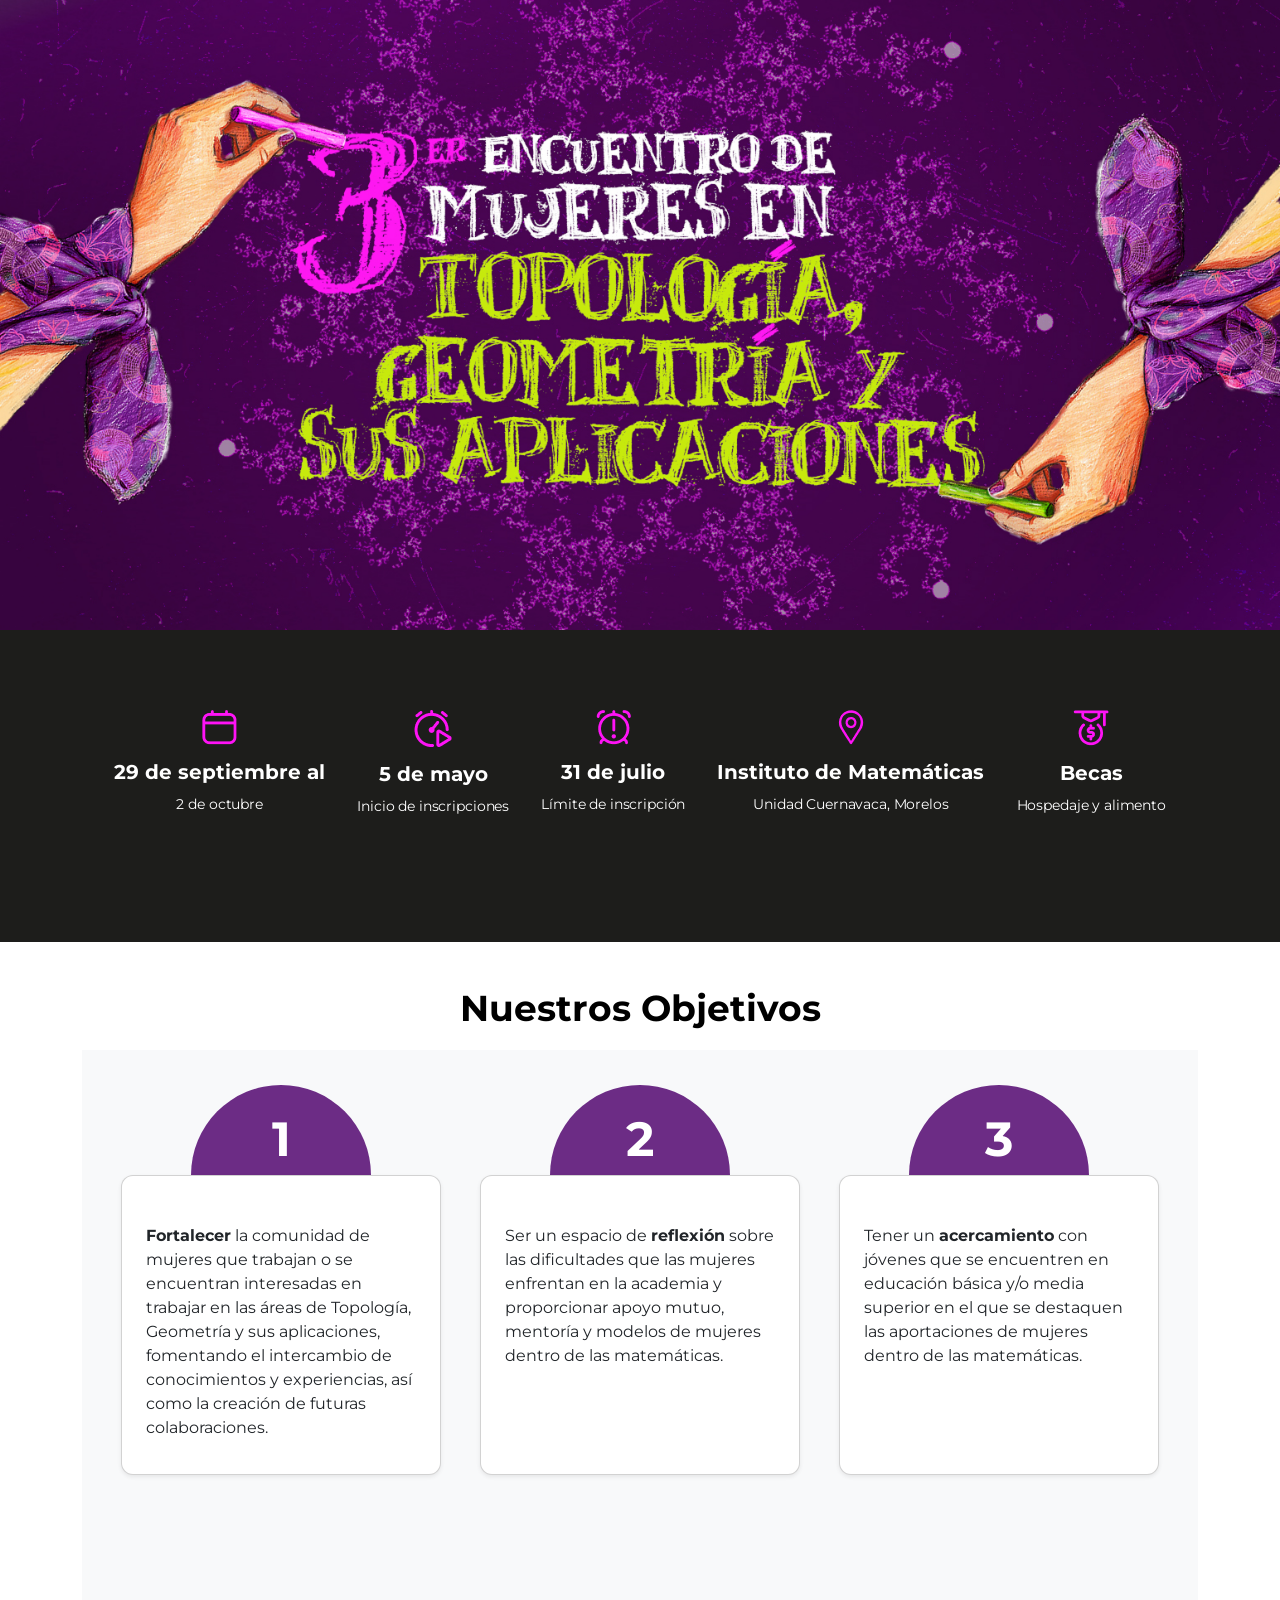
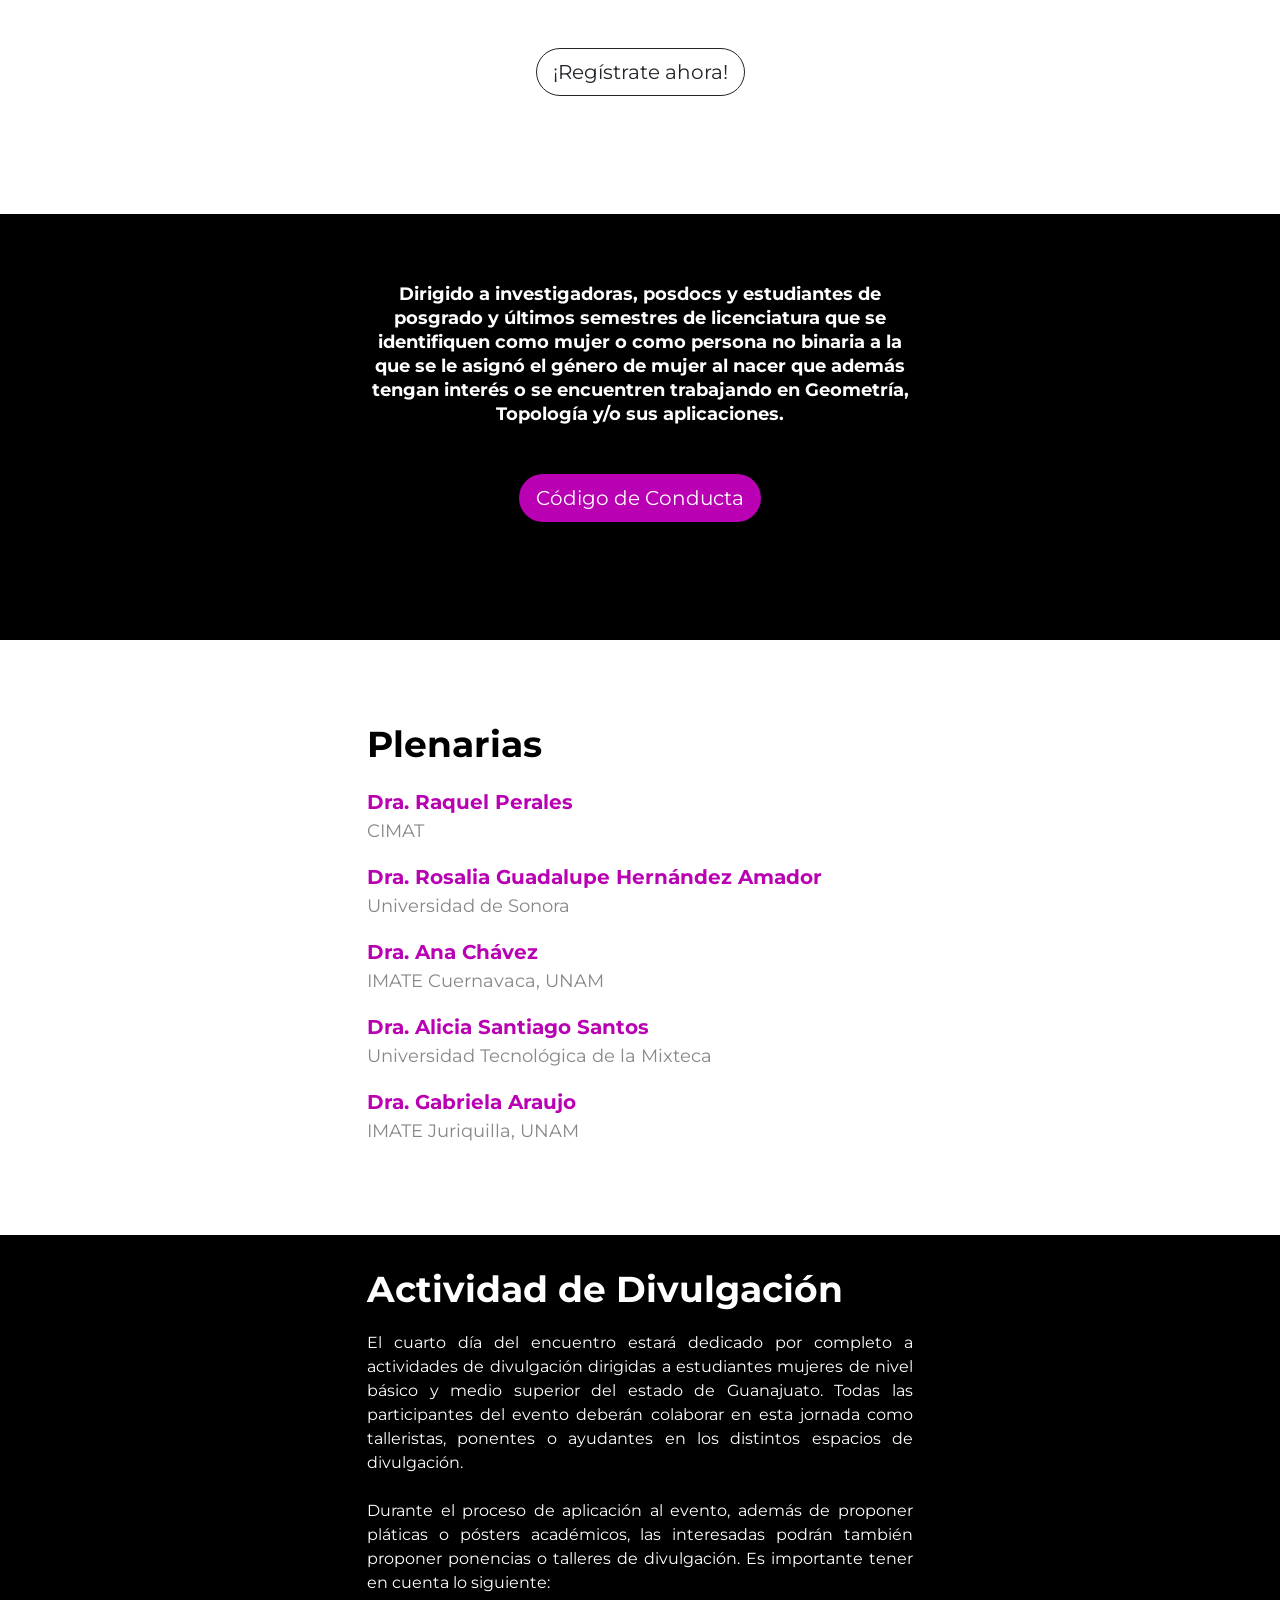
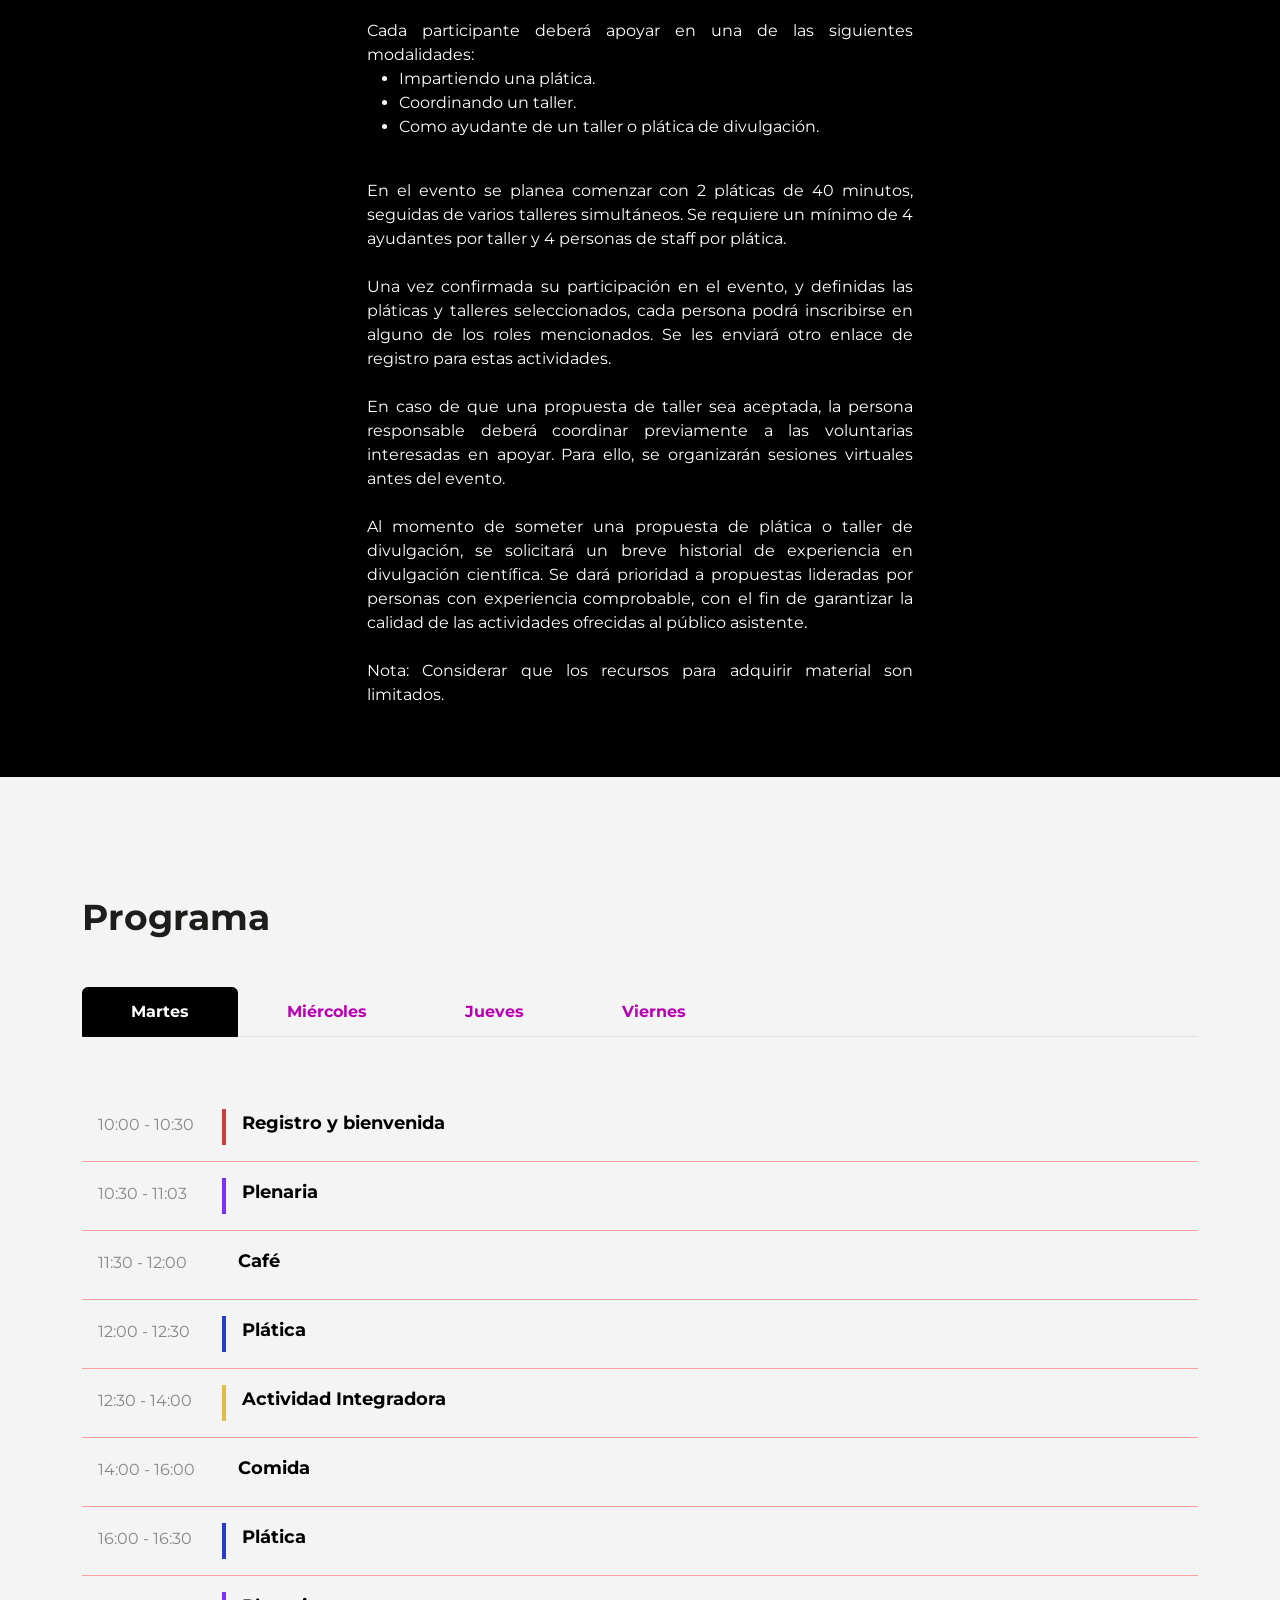
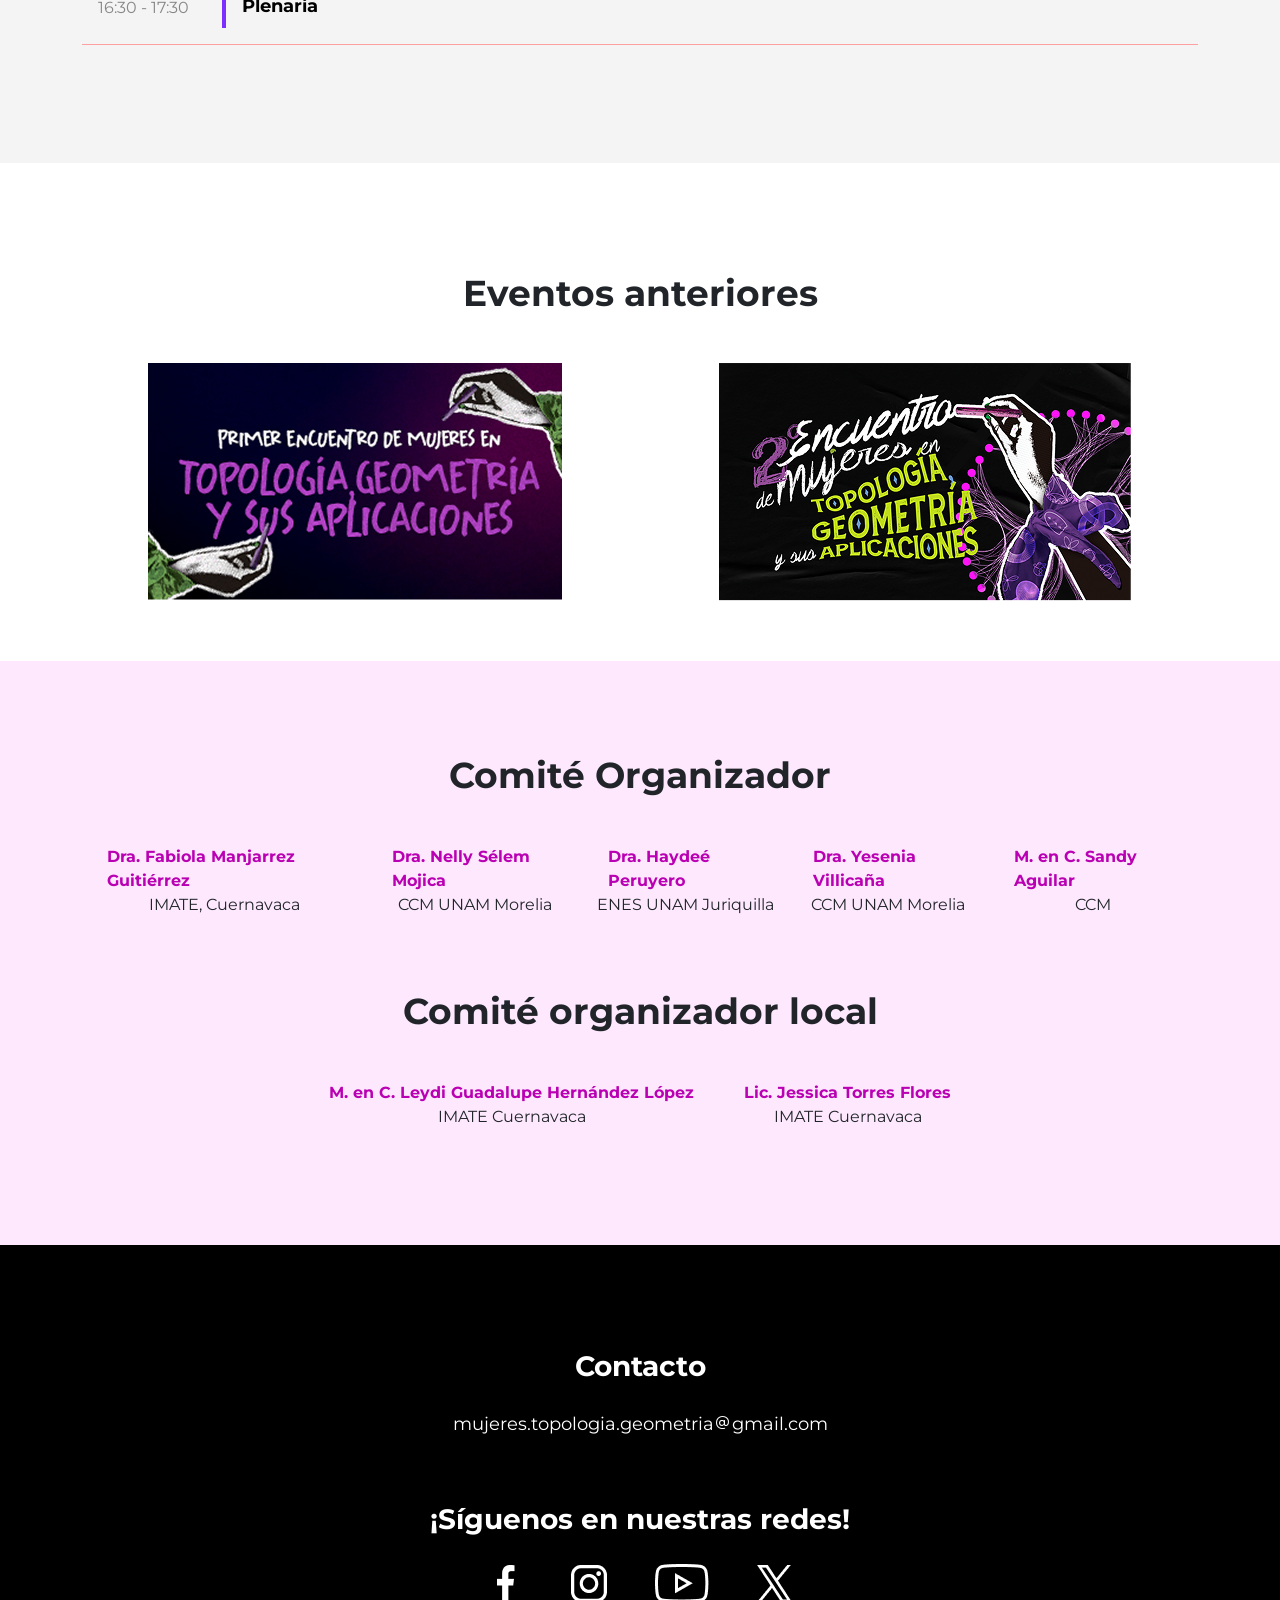
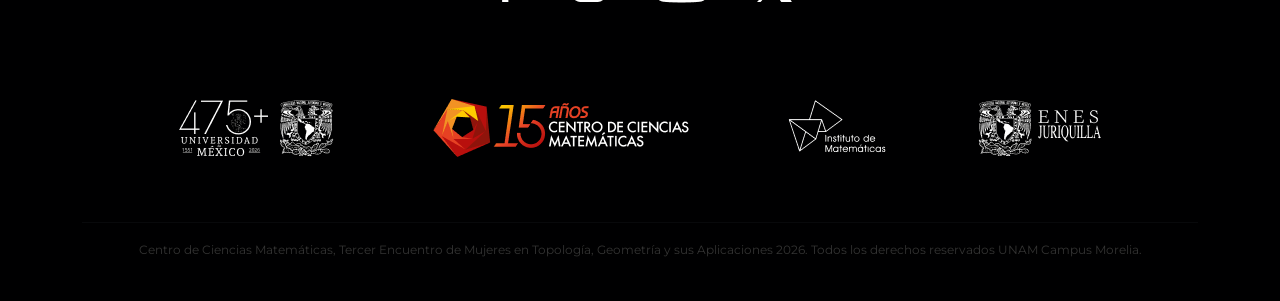
==== index.html @ 5abfa36f "Código Conducta" ====
<!doctype html>
<html lang="en">
<head>
    <meta charset="utf-8">
    <meta name="viewport" content="width=device-width, initial-scale=1">
    <link rel="shortcut icon" href="img/favicon.ico" type="image/vnd.microsoft.icon" />
    <title>3er Encuentro de Mujeres en Topología, Geometría y sus aplicaciones</title>
    <link rel="preconnect" href="https://fonts.googleapis.com">
    <link rel="preconnect" href="https://fonts.gstatic.com" crossorigin>
    <link rel="stylesheet" href="https://cdn.jsdelivr.net/npm/bootstrap-icons@1.11.3/font/bootstrap-icons.min.css">
    <link href="https://fonts.googleapis.com/css2?family=Montserrat:wght@100;200;300;400;500;600;700;800;900&display=swap" rel="stylesheet">
    <link href="https://cdn.jsdelivr.net/npm/bootstrap@5.3.2/dist/css/bootstrap.min.css" rel="stylesheet" integrity="sha384-T3c6CoIi6uLrA9TneNEoa7RxnatzjcDSCmG1MXxSR1GAsXEV/Dwwykc2MPK8M2HN" crossorigin="anonymous">
    <link rel="stylesheet" href="css/esver.css">
</head>
<body>

<!--<nav class="navbar navbar-expand-sm bg-black" data-bs-theme="dark">
    <div class="container">
        <div class="d-flex flex-row align-items-center">
            <div><img class="d-none d-md-inline-block" src="img/logo-unam.png" alt="Escudo UNAM"></div>
        </div>
        <div>
            <img  class="ms-1 ms-sm-4" src="img/logo-ccm.png" alt="Escudo CCM">
        </div>
        <button class="navbar-toggler" type="button" data-bs-toggle="collapse" data-bs-target="#navbarNav" aria-controls="navbarNav" aria-expanded="false" aria-label="Toggle navigation">
            <span class="navbar-toggler-icon"></span>
        </button>
        <div class="collapse navbar-collapse" id="navbarNav">
            <ul class="navbar-nav ms-auto align-items-center ">
                <li class="nav-item">
                    <a class="nav-link active" aria-current="page" href="#">Inicio</a>
                </li>
                <li class="nav-item">
                    <a class="nav-link active" aria-current="page" href="https://forms.gle/BvmBz78b2XTchk9z7">Registro</a>
                </li>
                <li class="nav-item">
                    <a class="nav-link active" aria-current="page" href="https://docs.google.com/document/d/1_bHcqZfgIH_Xz7NYQ4_ZsxOHWWDk3crZ/edit?usp=sharing&ouid=104705813957870442432&rtpof=true&sd=true">Código de conducta</a>
                </li>
            </ul>
        </div>
    </div>
</nav>-->

<!--<div class="hero-image"></div>-->

<div class="hero-image">

</div>

<section id="infographic">
    <div class="container">
        <div class="d-flex flex-column flex-md-row justify-content-evenly">
            <div class="d-flex flex-column mb-5">
                <div class="info-icon">
                    <img src="img/i-fecha.png" alt="calendario">
                </div>
                <div class="info-graph-title">29 de septiembre al</div>
                <div class="info-graph-subtitle">2 de octubre</div>
            </div>
            <div class="d-flex flex-column mb-5">
                <div class="info-icon">
                    <img src="img/i-inscripciones.png" alt="Inicio Inscripciones">
                </div>
                <div class="info-graph-title">5 de mayo</div>
                <div class="info-graph-subtitle">Inicio de inscripciones</div>
            </div>
            <div class="d-flex flex-column mb-5">
                <div class="info-icon">
                    <img src="img/i-limite.png" alt="Inscripción">
                </div>
                <div class="info-graph-title">31 de julio</div>
                <div class="info-graph-subtitle">Límite de inscripción</div>
            </div>
            <div class="d-flex flex-column mb-5">
                <div class="info-icon">
                    <img src="img/i-lugar.png" alt="Lugar">
                </div>
                <div class="info-graph-title">Instituto de Matemáticas</div>
                <div class="info-graph-subtitle">Unidad Cuernavaca, Morelos</div>
            </div>
            <div class="d-flex flex-column mb-5">
                <div class="info-icon">
                    <img src="img/i-beca.png" alt="Becas">
                </div>
                <div class="info-graph-title">Becas</div>
                <div class="info-graph-subtitle">Hospedaje y alimento</div>
            </div>
        </div>
    </div>
</section>

<section id="objetivos">
    <div class="container">
        <h1 class="mt-4 text-center">Nuestros Objetivos</h1>
        <div class="objetivos-container bg-light d-flex flex-column flex-md-row justify-content-evenly align-items-center">
            <div class="position-relative">
                <!-- Circle -->
                <div class="circle-number position-absolute top-0 start-50 translate-middle d-flex justify-content-center ">
                    1
                </div>

                <!-- Card -->
                <div class="card objetivos-content p-4 pt-5 shadow-sm" style="width: 320px; border-radius: 12px;">
                    <p class="mb-0">
                        <strong>Fortalecer</strong> la comunidad de mujeres que trabajan o se encuentran interesadas en trabajar en las áreas de Topología, Geometría y sus aplicaciones, fomentando el intercambio de conocimientos y experiencias, así como la creación de futuras colaboraciones.
                    </p>
                </div>
            </div>
            <div class="position-relative">
                <!-- Circle -->
                <div class="circle-number position-absolute top-0 start-50 translate-middle d-flex justify-content-center ">
                    2
                </div>

                <!-- Card -->
                <div class="card  objetivos-content p-4 pt-5 shadow-sm" style="width: 320px; border-radius: 12px;">
                    <p class="mb-0">
                        Ser un espacio de <strong>reflexión</strong> sobre las dificultades que las mujeres enfrentan en la academia y proporcionar apoyo mutuo, mentoría y modelos de mujeres dentro de las matemáticas.
                    </p>
                </div>
            </div>
            <div class="position-relative">
                <!-- Circle -->
                <div class="circle-number position-absolute top-0 start-50 translate-middle d-flex justify-content-center ">
                    3
                </div>

                <!-- Card -->
                <div class="card objetivos-content p-4 pt-5 shadow-sm" style="width: 320px; border-radius: 12px;">
                    <p class="mb-0">
                        Tener un <strong>acercamiento</strong> con jóvenes que se encuentren en educación básica y/o media superior en el que se destaquen las aportaciones de mujeres dentro de las matemáticas.
                    </p>
                </div>
            </div>
        </div>

        <div class="d-flex flex-column flex-md-row justify-content-md-evenly  my-5">
            <div class="">
                <a class="btn btn-lg btn-outline-dark" href="https://forms.gle/8V2PYXHTqNsQmM3v7" role="button">¡Regístrate ahora!</a>
            </div>
        </div>

    </div>
</section>

<section id="intro">
    <div class="container">
        <div class="row justify-content-center">
            <div class="col-12 col-md-8 col-lg-6">
                <div class="content fw-bold mt-5 text-center">Dirigido a investigadoras, posdocs y estudiantes de posgrado y últimos semestres de licenciatura
                    que se identifiquen como mujer o como persona no binaria a la que se le asignó el género de mujer al nacer que
                    además tengan interés o se encuentren trabajando en Geometría, Topología y/o sus aplicaciones.
                </div>

                <div class="d-flex flex-column flex-md-row justify-content-md-evenly  my-5">
                    <div class="">
                        <a class="btn btn-lg btn-violeta" href="img/CODIGO-DE-CONDUCTA-3EMTGA.jpg" role="button">Código de Conducta</a>
                    </div>
                </div>
            </div>
        </div>
    </div>
</section>

<!--<section id="registro"></section>-->

<section id="schedule">
    <div class="container">
        <div class="row justify-content-center">
            <div class="col-12 col-md-8 col-lg-6">
                <h1 class="mb-4">Plenarias</h1>
                <div class="d-flex align-items-center curso">
                    <div class="talk">
                        <div class="title">Dra. Raquel Perales</div>
                        <div class="professor">CIMAT</div>
                    </div>
                </div>
                <div class="d-flex align-items-center curso">
                    <div class="talk">
                        <div class="title">Dra. Rosalia Guadalupe Hernández Amador</div>
                        <div class="professor">Universidad de Sonora</div>
                    </div>
                </div>
                <div class="d-flex align-items-center curso">
                    <div class="talk">
                        <div class="title">Dra. Ana Chávez</div>
                        <div class="professor">IMATE Cuernavaca, UNAM</div>
                    </div>
                </div>
                <div class="d-flex align-items-center curso">
                    <div class="talk">
                        <div class="title">Dra. Alicia Santiago Santos</div>
                        <div class="professor">Universidad Tecnológica de la Mixteca</div>
                    </div>
                </div>
                <div class="d-flex align-items-center curso">
                    <div class="talk">
                        <div class="title">Dra. Gabriela Araujo</div>
                        <div class="professor">IMATE Juriquilla, UNAM</div>
                    </div>
                </div>
            </div>
        </div>
    </div>

</section>

<section id="divulgacion">
    <div class="container">
        <div class="row justify-content-center">
            <div class="col-12 col-md-8 col-lg-6">
                <h1>Actividad de Divulgación</h1>
                <div class="content content-divulgacion">El cuarto día del encuentro estará dedicado por completo a actividades de divulgación dirigidas a estudiantes mujeres de nivel básico y medio superior del estado de Guanajuato. Todas las participantes del evento deberán colaborar en esta jornada como talleristas, ponentes o ayudantes en los distintos espacios de divulgación.
                    <br><br>
                    Durante el proceso de aplicación al evento, además de proponer pláticas o pósters académicos, las interesadas podrán también proponer ponencias o talleres de divulgación. Es importante tener en cuenta lo siguiente:
                    <br><br>
                    Cada participante deberá apoyar en una de las siguientes modalidades:<br>
                    <ul>
                        <li>Impartiendo una plática.</li>
                        <li>Coordinando un taller.</li>
                        <li>Como ayudante de un taller o plática de divulgación.</li>
                    </ul>
                    <br>
                    En el evento se planea comenzar con 2 pláticas de 40 minutos, seguidas de varios talleres simultáneos. Se requiere un mínimo de 4 ayudantes por taller y 4 personas de staff por plática.
                    <br><br>
                    Una vez confirmada su participación en el evento, y definidas las pláticas y talleres seleccionados, cada persona podrá inscribirse en alguno de los roles mencionados. Se les enviará otro enlace de registro para estas actividades.
                    <br><br>
                    En caso de que una propuesta de taller sea aceptada, la persona responsable deberá coordinar previamente a las voluntarias interesadas en apoyar. Para ello, se organizarán sesiones virtuales antes del evento.
                    <br><br>
                    Al momento de someter una propuesta de plática o taller de divulgación, se solicitará un breve historial de experiencia en divulgación científica. Se dará prioridad a propuestas lideradas por personas con experiencia comprobable, con el fin de garantizar la calidad de las actividades ofrecidas al público asistente.
                    <br><br>
                    Nota: Considerar que los recursos para adquirir material son limitados.
                </div>
            </div>
        </div>
    </div>
</section>

<section id="program">

    <div class="container">

        <h1 class="mt-5">Programa</h1>

        <ul class="nav nav-tabs my-5">
            <li class="nav-item">
                <a class="nav-link active" id="tab-1" data-bs-toggle="tab" href="#tabpanel-1" role="tab" aria-controls="tabpanel-1" aria-selected="false">Martes</a>
            </li>
            <li class="nav-item">
                <a class="nav-link" id="tab-2" data-bs-toggle="tab" href="#tabpanel-2" role="tab" aria-controls="tabpanel-2" aria-selected="false">Miércoles</a>
            </li>
            <li class="nav-item">
                <a class="nav-link" id="tab-3" data-bs-toggle="tab" href="#tabpanel-3" role="tab" aria-controls="tabpanel-3" aria-selected="false">Jueves</a>
            </li>
            <li class="nav-item">
                <a class="nav-link" id="tab-4" data-bs-toggle="tab" href="#tabpanel-4" role="tab" aria-controls="tabpanel-4" aria-selected="false">Viernes</a>
            </li>
        </ul>
        <div class="tab-content pt-2 mb-5" id="tab-content">
            <div class="tab-pane active" id="tabpanel-1" role="tabpanel" aria-labelledby="tab-1">
                <div class="schedule-day d-flex flex-column">
                    <div class="schedule-event d-flex flex-row">
                        <div class="schedule-time">10:00 - 10:30</div>
                        <div class="d-flex flex-column">
                            <div class="schedule-talk schedule-red" data-bs-toggle="modal" data-bs-target="#">
                                <div class="schedule-title">Registro y bienvenida</div>
                                <div class="schedule-professor"></div>
                            </div>
                        </div>
                    </div>
                    <div class="schedule-event d-flex flex-row">
                        <div class="schedule-time">10:30 - 11:03</div>
                        <div class="schedule-talk schedule-violet">
                            <div class="schedule-title">Plenaria</div>
                        </div>
                    </div>
                    <div class="schedule-event d-flex flex-row">
                        <div class="schedule-time">11:30 - 12:00</div>
                        <div class="schedule-talk" data-bs-toggle="modal" data-bs-target="#">
                            <div class="schedule-title">Café</div>
                        </div>
                    </div>
                    <div class="schedule-event d-flex flex-row">
                        <div class="schedule-time">12:00 - 12:30</div>
                        <div class="schedule-talk schedule-blue" data-bs-toggle="modal" data-bs-target="#">
                            <div class="schedule-title">Plática</div>
                        </div>
                    </div>
                    <div class="schedule-event d-flex flex-row">
                        <div class="schedule-time">12:30 - 14:00</div>
                        <div class="schedule-talk schedule-yellow">
                            <div class="schedule-title">Actividad Integradora</div>
                        </div>
                    </div>
                    <div class="schedule-event d-flex flex-row">
                        <div class="schedule-time">14:00 - 16:00</div>
                        <div class="schedule-talk">
                            <div class="schedule-title">Comida</div>
                        </div>
                    </div>
                    <div class="schedule-event d-flex flex-row">
                        <div class="schedule-time">16:00 - 16:30</div>
                        <div class="schedule-talk schedule-blue">
                            <div class="schedule-title">Plática</div>
                        </div>
                    </div>
                    <div class="schedule-event d-flex flex-row">
                        <div class="schedule-time">16:30 - 17:30</div>
                        <div class="schedule-talk schedule-violet">
                            <div class="schedule-title">Plenaria</div>
                        </div>
                    </div>
                </div>
            </div>
            <div class="tab-pane" id="tabpanel-2" role="tabpanel" aria-labelledby="tab-2">
                <div class="schedule-day d-flex flex-column">
                    <div class="schedule-event d-flex flex-row">
                        <div class="schedule-time">10:00 - 11:00</div>
                        <div class="schedule-talk schedule-violet" data-bs-toggle="modal" data-bs-target="#">
                            <div class="schedule-title">Plenaria</div>
                        </div>
                    </div>
                    <div class="schedule-event d-flex flex-row">
                        <div class="schedule-time">11:00 - 11:30</div>
                        <div class="schedule-talk schedule-blue">
                            <div class="schedule-title">Plática</div>
                        </div>
                    </div>
                    <div class="schedule-event d-flex flex-row">
                        <div class="schedule-time">11:30 - 12:00</div>
                        <div class="schedule-talk mb-3" data-bs-toggle="modal" data-bs-target="">
                            <div class="schedule-title">Café</div>
                        </div>
                    </div>
                    <div class="schedule-event d-flex flex-row">
                        <div class="schedule-time">12:00 - 12:30</div>
                        <div class="schedule-talk schedule-blue" data-bs-toggle="modal" data-bs-target="#">
                            <div class="schedule-title">Plática</div>
                        </div>
                    </div>
                    <div class="schedule-event d-flex flex-row">
                        <div class="schedule-time">12:30 - 13:00</div>
                        <div class="schedule-talk schedule-blue" data-bs-toggle="modal" data-bs-target="#">
                            <div class="schedule-title">Plática</div>
                        </div>
                    </div>
                    <div class="schedule-event d-flex flex-row">
                        <div class="schedule-time">13:00 - 14:00</div>
                        <div class="schedule-talk schedule-yellow" data-bs-toggle="modal" data-bs-target="#">
                            <div class="schedule-title">Actividad Integradora</div>
                        </div>
                    </div>
                    <div class="schedule-event d-flex flex-row">
                        <div class="schedule-time">14:00 - 16:00</div>
                        <div class="schedule-talk">
                            <div class="schedule-title">Comida</div>
                        </div>
                    </div>
                    <div class="schedule-event d-flex flex-row">
                        <div class="schedule-time">16:00 - 16:30</div>
                        <div class="schedule-talk mb-3" data-bs-toggle="modal" data-bs-target="">
                            <div class="schedule-title">Café</div>
                        </div>
                    </div>
                    <div class="schedule-event d-flex flex-row">
                        <div class="schedule-time">16:30 - 17:30</div>
                        <div class="schedule-talk schedule-violet" data-bs-toggle="modal" data-bs-target="#">
                            <div class="schedule-title">Plenaria</div>
                        </div>
                    </div>
                </div>
            </div>
            <div class="tab-pane" id="tabpanel-3" role="tabpanel" aria-labelledby="tab-1">
                <div class="schedule-day d-flex flex-column">
                    <div class="schedule-event d-flex flex-row">
                        <div class="schedule-time">10:00 - 10:30</div>
                        <div class="schedule-talk schedule-blue" data-bs-toggle="modal" data-bs-target="#">
                            <div class="schedule-title">Plática</div>
                        </div>
                    </div>
                    <div class="schedule-event d-flex flex-row">
                        <div class="schedule-time">10:30 - 11:00</div>
                        <div class="schedule-talk schedule-blue" data-bs-toggle="modal" data-bs-target="#">
                            <div class="schedule-title">Plática</div>
                        </div>
                    </div>
                    <div class="schedule-event d-flex flex-row py-5">
                        <div class="schedule-time">11:00 - 13:00</div>
                        <div class="schedule-talk schedule-green">
                            <div class="schedule-title">Café + Posters</div>
                        </div>
                    </div>
                    <div class="schedule-event d-flex flex-row">
                        <div class="schedule-time">13:00 - 14:00</div>
                        <div class="schedule-talk schedule-violet" data-bs-toggle="modal" data-bs-target="#">
                            <div class="schedule-title">Plenaria</div>
                        </div>
                    </div>
                    <div class="schedule-event d-flex flex-row">
                        <div class="schedule-time">14:00 - 16:00</div>
                        <div class="schedule-talk" data-bs-toggle="modal" data-bs-target="#">
                            <div class="schedule-title">Comida</div>
                        </div>
                    </div>
                    <div class="schedule-event d-flex flex-row py-5">
                        <div class="schedule-time">16:00 - 17:30</div>
                        <div class="schedule-talk schedule-grey">
                            <div class="schedule-title">Actividad de Relexión</div>
                        </div>
                    </div>
                </div>
            </div>
            <div class="tab-pane" id="tabpanel-4" role="tabpanel" aria-labelledby="tab-1">
                <div class="schedule-day d-flex flex-column">
                    <div class="schedule-event d-flex flex-row py-5">
                        <div class="schedule-time">9:30 - 9:40</div>
                        <div class="schedule-talk schedule-orange" data-bs-toggle="modal" data-bs-target="#">
                            <div class="schedule-title">Bienvenida</div>
                        </div>
                    </div>
                    <div class="schedule-event d-flex flex-row py-5">
                        <div class="schedule-time">9:40 - 10:05</div>
                        <div class="schedule-talk schedule-orange" data-bs-toggle="modal" data-bs-target="#">
                            <div class="schedule-title">Plática 1 Divulgación</div>
                        </div>
                    </div>
                    <div class="schedule-event d-flex flex-row">
                        <div class="schedule-time">10:05 - 10:15</div>
                        <div class="schedule-talk">
                            <div class="schedule-title">Descanso</div>
                        </div>
                    </div>
                    <div class="schedule-event d-flex flex-row py-5">
                        <div class="schedule-time">10:15 - 10:40</div>
                        <div class="schedule-talk schedule-orange" data-bs-toggle="modal" data-bs-target="#">
                            <div class="schedule-title">Plática 2 Divulgación</div>
                        </div>
                    </div>
                    <div class="schedule-event d-flex flex-row">
                        <div class="schedule-time">10:40 - 11:10</div>
                        <div class="schedule-talk" data-bs-toggle="modal" data-bs-target="#">
                            <div class="schedule-title">Lunch</div>
                        </div>
                    </div>
                    <div class="schedule-event d-flex flex-row py-5">
                        <div class="schedule-time">11:10 - 11:45</div>
                        <div class="schedule-talk schedule-orange" data-bs-toggle="modal" data-bs-target="#">
                            <div class="schedule-title">Plática 3 Divulgación</div>
                        </div>
                    </div>
                    <div class="schedule-event d-flex flex-row">
                        <div class="schedule-time">11:45 - 12:00</div>
                        <div class="schedule-talk">
                            <div class="schedule-title">Descanso</div>
                        </div>
                    </div>
                    <div class="schedule-event d-flex flex-row py-5">
                        <div class="schedule-time">12:00 - 14:00</div>
                        <div class="schedule-talk schedule-grey" data-bs-toggle="modal" data-bs-target="#">
                            <div class="schedule-title">Talleres de Divulgación</div>
                        </div>
                    </div>
                </div>
            </div>
        </div>
    </div>
</section>

<section id="eventos">
    <div class="container">
        <div class="row justify-content-center">
            <h1 class="text-center my-5">Eventos anteriores</h1>
            <div class="col-12 col-md-6 text-center">
                <a href="https://www.matmor.unam.mx/encuentro-mujeres-topogeo/"><img src="img/1erEncuentro.png" alt="Imagen primer encuentro" class="text-center"></a>
            </div>
            <div class="col-12 col-md-6 text-center">
                <a href="https://www.matmor.unam.mx/encuentro-mujeres-topogeo-2025/"><img src="img/2doEncuentro.png" alt="Imagen primer encuentro" class="text-center"></a>
            </div>
        </div>
    </div>
</section>

<section id="comites">
    <div class="container">
        <div class="pt-5">
            <h1 class="text-center mt-4">Comité Organizador</h1>
            <div class="d-flex flex-column justify-content-center flex-md-row justify-content-md-center mt-5">
                <div class="mb-5"><div class="d-flex flex-column align-items-center"><div class="organizador">Dra. Fabiola Manjarrez Guitiérrez</div><div>IMATE, Cuernavaca</div></div></div>
                <div class="mb-5"><div class="d-flex flex-column align-items-center"><div class="organizador">Dra. Nelly Sélem Mojica</div><div>CCM UNAM Morelia</div></div></div>
                <div class="mb-5"><div class="d-flex flex-column align-items-center"><div class="organizador">Dra. Haydeé Peruyero</div><div>ENES UNAM Juriquilla</div></div></div>
                <div class="mb-5"><div class="d-flex flex-column align-items-center"><div class="organizador">Dra. Yesenia Villicaña</div><div>CCM UNAM Morelia</div></div></div>
                <div class="mb-5"><div class="d-flex flex-column align-items-center"><div class="organizador">M. en C. Sandy Aguilar</div><div>CCM</div></div></div>
            </div>
        </div>
        <div class="pb-5">
            <h1 class="text-center mt-4">Comité organizador local</h1>
            <div class="d-flex flex-column justify-content-center flex-md-row justify-content-md-center mt-5">
                <div class="mb-5"><div class="d-flex flex-column align-items-center"><div class="organizador">M. en C. Leydi Guadalupe Hernández López</div><div>IMATE Cuernavaca</div></div></div>
                <div class="mb-5"><div class="d-flex flex-column align-items-center"><div class="organizador">Lic. Jessica Torres Flores</div><div>IMATE Cuernavaca</div></div></div>
            </div>
        </div>
    </div>
</section>

<section id="footer">
    <div class="container">
        <div class="contacto-container">
            <div class="contacto-title mb-4">Contacto</div>
            <div class="contacto-content">mujeres.topologia.geometria<i class="bi bi-at"></i>gmail.com</div>
        </div>
    </div>
    <div class="container">
        <div class="contacto-container"></div>
        <div class="contacto-title mb-4">¡Síguenos en nuestras redes!</div>
        <div class=" d-flex justify-content-center align-items-center gap-5 mb-3">
            <div class="sponsor mb-5 d-flex justify-content-center"><a href="https://www.facebook.com/unamccm"><img class="img-fluid" src="img/logo-fb.png" alt="Facebook"></a></div>
            <div class="sponsor mb-5 d-flex justify-content-center"><a href="https://www.instagram.com/ccm_unam/"><img class="img-fluid" src="img/logo-insta.png" alt="Insta"></a></div>
            <div class="sponsor mb-5 d-flex justify-content-center"><a href="https://www.youtube.com/@centrodecienciasmatematica1940"><img class="img-fluid" src="img/logo-yt.png" alt="Youtube"></a></div>
            <div class="sponsor mb-5 d-flex justify-content-center"><a href="https://x.com/unamccm"><img class="img-fluid" src="img/logo-x.png" alt="Tweeter"></a></div>
        </div>
        <div class="d-flex flex-column justify-content-center flex-md-row justify-content-md-around mt-5">
            <div class="sponsor mb-5 d-flex justify-content-center"><img class="img-fluid" src="img/patrocinadores.png" alt="Logos patrocinadores"></div>
        </div>

        <hr>
        <div class="copyright text-center">Centro de Ciencias Matemáticas, Tercer Encuentro de Mujeres en Topología, Geometría y sus Aplicaciones 2026. Todos los derechos reservados UNAM Campus Morelia. </div>
    </div>
</section>

<script src="https://cdn.jsdelivr.net/npm/bootstrap@5.3.2/dist/js/bootstrap.bundle.min.js" integrity="sha384-C6RzsynM9kWDrMNeT87bh95OGNyZPhcTNXj1NW7RuBCsyN/o0jlpcV8Qyq46cDfL" crossorigin="anonymous"></script>
<script>
    document.addEventListener('DOMContentLoaded', function() {
        const days = ['tab-0', 'tab-1', 'tab-2', 'tab-3', 'tab-4'];
        const today = new Date().getDay();

        const dayIndex = (today + 6) % 7;

        if (dayIndex >= 0 && dayIndex < days.length) {
            const activeTab = document.getElementById(days[dayIndex]);
            const activePanelId = activeTab.getAttribute('href').substring(1);

            document.querySelectorAll('.nav-link').forEach(tab => tab.classList.remove('active'));
            document.querySelectorAll('.tab-pane').forEach(panel => panel.classList.remove('show', 'active'));

            activeTab.classList.add('active');

            const activePanel = document.getElementById(activePanelId);
            activePanel.classList.add('show', 'active');
        }
    });
</script>
</body>
</html>
---- css/esver.css ----
body, html {
    font-family: 'Montserrat', sans-serif;
}

:root {
    --main-ev-color: #B900B3;
    --main-bg-color: #1D1D1B;
    --bs-border-radius-lg: 2rem;
}

.navbar-nav .nav-link.active, .navbar-nav .nav-link.show {
    color: var(--main-ev-color);
    margin: 10px 24px;
}

.bg-black {
    --bs-bg-opacity: 1;
    background-color: #000000 !important;
}

.btn-violeta {
    background-color: var(--main-ev-color);
    color: #FFFFFF;
}

.btn-outline-violeta {
    color: var(--main-ev-color);
    background-color: white;
    border: var(--main-ev-color) 1px solid;
}

.btn:hover {
    color: black;
    background-color: #FFFFFF;
    border-color: black;
}

.hero-image {
    background-image: url(../img/banner-small.png);
    background-repeat: no-repeat;
    background-size: cover;
    position: relative;
    padding: 160px 0 80px 0;
    min-height: 800px;
}

.hero-test img {
    width: 100%;
    height: auto;
    object-fit: contain; /* or cover if you still want some cropping */
    display: block;
}

.hero-days {
    font-size: 20px;
    font-weight: 700;
    line-height: 24px;
    letter-spacing: 0;
    text-align: center;

}

.hero-month {
    font-size: 20px;
    font-weight: 300;
    line-height: 24px;
    letter-spacing: 0;
    text-align: center;

}

.border-l {
    border-left: none;
}

.hero-data {
    padding: 14px 20px;
}

.hero-lugar {
    font-size: 16px;
    line-height: 17px;
    text-align: center;
}

#infographic {
    padding: 80px 0;
    background-color: var(--main-bg-color);
}

.info-icon {
    text-align: center;
    margin-bottom: 16px;
}

.info-graph-title {
    font-size: 20px;
    font-weight: 700;
    line-height: 23px;
    letter-spacing: 0;
    text-align: center;
    color: #FFFFFF;
}

.info-graph-subtitle {
    font-size: 14px;
    font-weight: 400;
    line-height: 16px;
    letter-spacing: -0.01em;
    text-align: center;
    color: #FFFFFF;
    margin-top: 12px;
}

#objetivos {
    padding: 20px 0 70px 0;
    background-color: white;
    color: black;
}

.card-step {
    position: relative;
    padding-top: 40px;
    border: none;
    background-color: #f8f9fa;
    border-radius: 10px;
    box-shadow: 0 0 10px rgba(0,0,0,0.1);
    text-align: justify;
    min-height: 250px;
    z-index: 10;
}

/*.circle-number {*/
/*    position: absolute;*/
/*    top: -90px;*/
/*    left: 50%;*/
/*    transform: translateX(-50%);*/
/*    background-color: #6f2da8; !* Purple *!*/
/*    color: white;*/
/*    border-radius: 50%;*/
/*    width: 180px;*/
/*    height: 180px;*/
/*    font-size: 48px;*/
/*    font-weight: bold;*/
/*    display: flex;*/
/*    padding-top: 18px;*/
/*    justify-content: center;*/
/*    box-shadow: 0 4px 6px rgba(0,0,0,0.2);*/
/*    z-index: 1;*/
/*}*/

.circle-number {

    width: 180px;
    height: 180px;
    padding-top: 18px;
    background-color: #6C2C85; /* Purple */
    color: white;
    border-radius: 50%;
    font-weight: bold;
    font-size: 48px;
}

.objetivos-container {
    min-height: 1400px;
}

.objetivos-content {
    min-height: 300px;
}

#intro {
    padding: 20px 0 70px 0;
    background-color: black;
    color: white;
}

#divulgacion {
    padding: 20px 0 70px 0;
    background-color: black;
    color: white;
}

H1 {
    font-size: 36px;
    font-weight: 700;
    line-height: 44px;
    text-align: left;
    margin: 12px 0 20px 0;
}

.content {
    max-width: 700px;
    font-size: 16px;
    font-weight: 400;
    line-height: 24px;
    letter-spacing: 0;
    text-align: justify;
}

.content-divulgacion {
    font-size: 16px;
}

#registro {
    padding: 70px 0;
    background-color: #F4F4F4;
}

#registro .color-red {
    color: var(--main-ev-color);
}

.requisito {
    font-size: 16px;
    font-weight: bold;
    line-height: 18px;
    letter-spacing: 0;
    color: #FFFFFF;
    background-color: var(--main-bg-color);
    padding: 16px;
    border-radius: 8px;
}

.schedule-circle {
    background-color: black !important;
    border-radius: 50% !important;
    padding: 0.4em;
    font-size: 24px;
    line-height: 1;
    color: var(--main-ev-color);
    text-align: center;
    white-space: nowrap;
    vertical-align: baseline;
    margin-right: 1.5rem;
    border: var(--main-ev-color) 2px solid;
}

.schedule-red {
    border-left: #cf3f3f 4px solid;
}

.schedule-violet {
    border-left: #7c2fff 4px solid;
}

.schedule-blue {
    border-left: #243fcb 4px solid;
}

.schedule-yellow {
    border-left: #e1bd46 4px solid;
}

.schedule-green {
    border-left: #00b718 4px solid;
}

.schedule-orange {
    border-left: #dc8227 4px solid;
}

.schedule-grey {
    border-left: #858585 4px solid;
}

.code {
    color: var(--main-ev-color);
    font-weight: bold;
}

.curso {
    margin: 20px 0;
    border-radius: 8px;
}

.curso:hover {
    background-color: #FFFFFF;
}

.title {
    font-size: 20px;
    line-height: 24px;
    font-weight: bold;
    color: var(--main-ev-color);
}

.professor {
    font-size: 18px;
    color: #878787;
    margin-top: 4px;
}

.curso:hover .title {
    color: #464646;
}

.curso:hover .professor {

}

.curso:hover .schedule-circle {
    background-color: #FFFFFF !important;
}

.curso:hover .code {
    color: var(--main-ev-color);

}

.modal-title {
    color: var(--main-ev-color);
}

.modal-body {
    padding: 28px;
    text-align: justify;
}

#talks {
    padding: 30px 30px;
    background-color: #EFEFEF;
}

#schedule {
    padding: 70px 0;
    background-color: #white;
}

#schedule h1 {
    color: #000000;
}

.schedule-time {
    padding: 4px 16px;
    color: #878787;
    min-width: 140px;
}

.schedule-event {
    border-bottom: 1px solid #ffa0a0;
    padding: 16px 0;
}

.schedule-talk {
    padding: 4px 16px;
}

.schedule-title {
    font-size: 18px;
    font-weight: bold;
    line-height: 20px;
    margin-bottom: 8px;
    color: black;
}

.schedule-professor {
    color: #878787;
}

.schedule-talk:hover .schedule-time {
    color: #01ECFF;
}

.schedule-talk:hover .schedule-title {
    color: var(--main-ev-color);
}

.schedule-talk:hover .schedule-professor {
    color: black;
}

#program {
    padding: 70px 0;
    background-color: #F4F4F4;
    color: #1D1D1B;
}

#program .nav-link {
    color: var(--main-ev-color);
    font-weight: bold;
    min-width: 100px;
    display: flex;
    justify-content: center;
}

#program .nav-tabs .nav-item.show .nav-link, .nav-tabs .nav-link.active {
    color: white!important;
    font-weight: bold;
    background-color: black;
    border-color: black;

}

#program .nav-link:focus, .nav-link:hover {
    color: white!important;
    background-color: black;
}

.nav-tabs .nav-link:focus, .nav-tabs .nav-link:hover {
    isolation: isolate;
    border-color:  black;
}

.nav-tabs .nav-link {
    padding: 12px 48px;
}

#comites {
    padding: 70px 0;
    background-color: #FFFFFF;
}

.contacto-container {
    padding: 60px 0 0 0;
    color: #FFFFFF;
}

.contacto-title {
    color: white;
    font-size: 28px;
    font-weight: 700;
    text-align: center;
}

.contacto-content {
    font-size: 18px;
    text-align: center;
}

#eventos {
    padding: 60px 0;
    background-color: white;
}

#comites {
    padding: 20px 0;
    background-color: #fde8fd;
}

#footer {
    padding: 40px 0;
    background-color: #000001;
}

.comite-organizador {
    background-color: black;
    color: white;
    padding: 20px 0 20px 0;
}

.cyan {
    color: #01ECFF;
}

.cyan-dark {
    color: #096B68;
}

.white {
    color: white;
}

.organizador {
    color: var(--main-ev-color);
    font-weight: bold;
    margin: 0 25px 0 25px;
}

.sponsor {
    margin-bottom: 4rem;
}

.copyright {
    color: #333333;
    font-size: 12px;
    padding: 2px;
}

@media (min-width: 768px) {

    .navbar-nav {
        min-height: 100px;
    }

    .hero-image {
        background-image: url(../img/banner-web.png);
        background-repeat: no-repeat;
        background-color: #f5f5f5;
        background-position: top center;
        padding: 80px 0 40px 0;
        min-height: clamp(320px, 70vh, 900px);
        width: 100%;
    }

    .hero-days {
        font-size: 45px;
        font-weight: 700;
        line-height: 55px;
        letter-spacing: 0;
        text-align: center;
    }

    .hero-month {
        font-size: 30px;
        font-weight: 300;
        line-height: 37px;
        letter-spacing: 0;
        text-align: center;
    }

    .border-l {
        border-left: none;
    }


    .hero-data {
        padding: 0 20px;
    }

    .hero-lugar {
        font-size: 22px;
        font-weight: 700;
        line-height: 27px;
        letter-spacing: 0;
        text-align: left;

    }

    .border-l {
        border-left: 4px solid #01ECFF;
    }

    .content {
        max-width: 700px;
        font-size: 18px;
        font-weight: 400;
        line-height: 24px;
        letter-spacing: 0;
     }

    .content-divulgacion {
        font-size: 16px;
    }

    .objetivos-container {
        min-height: 550px;
    }

}
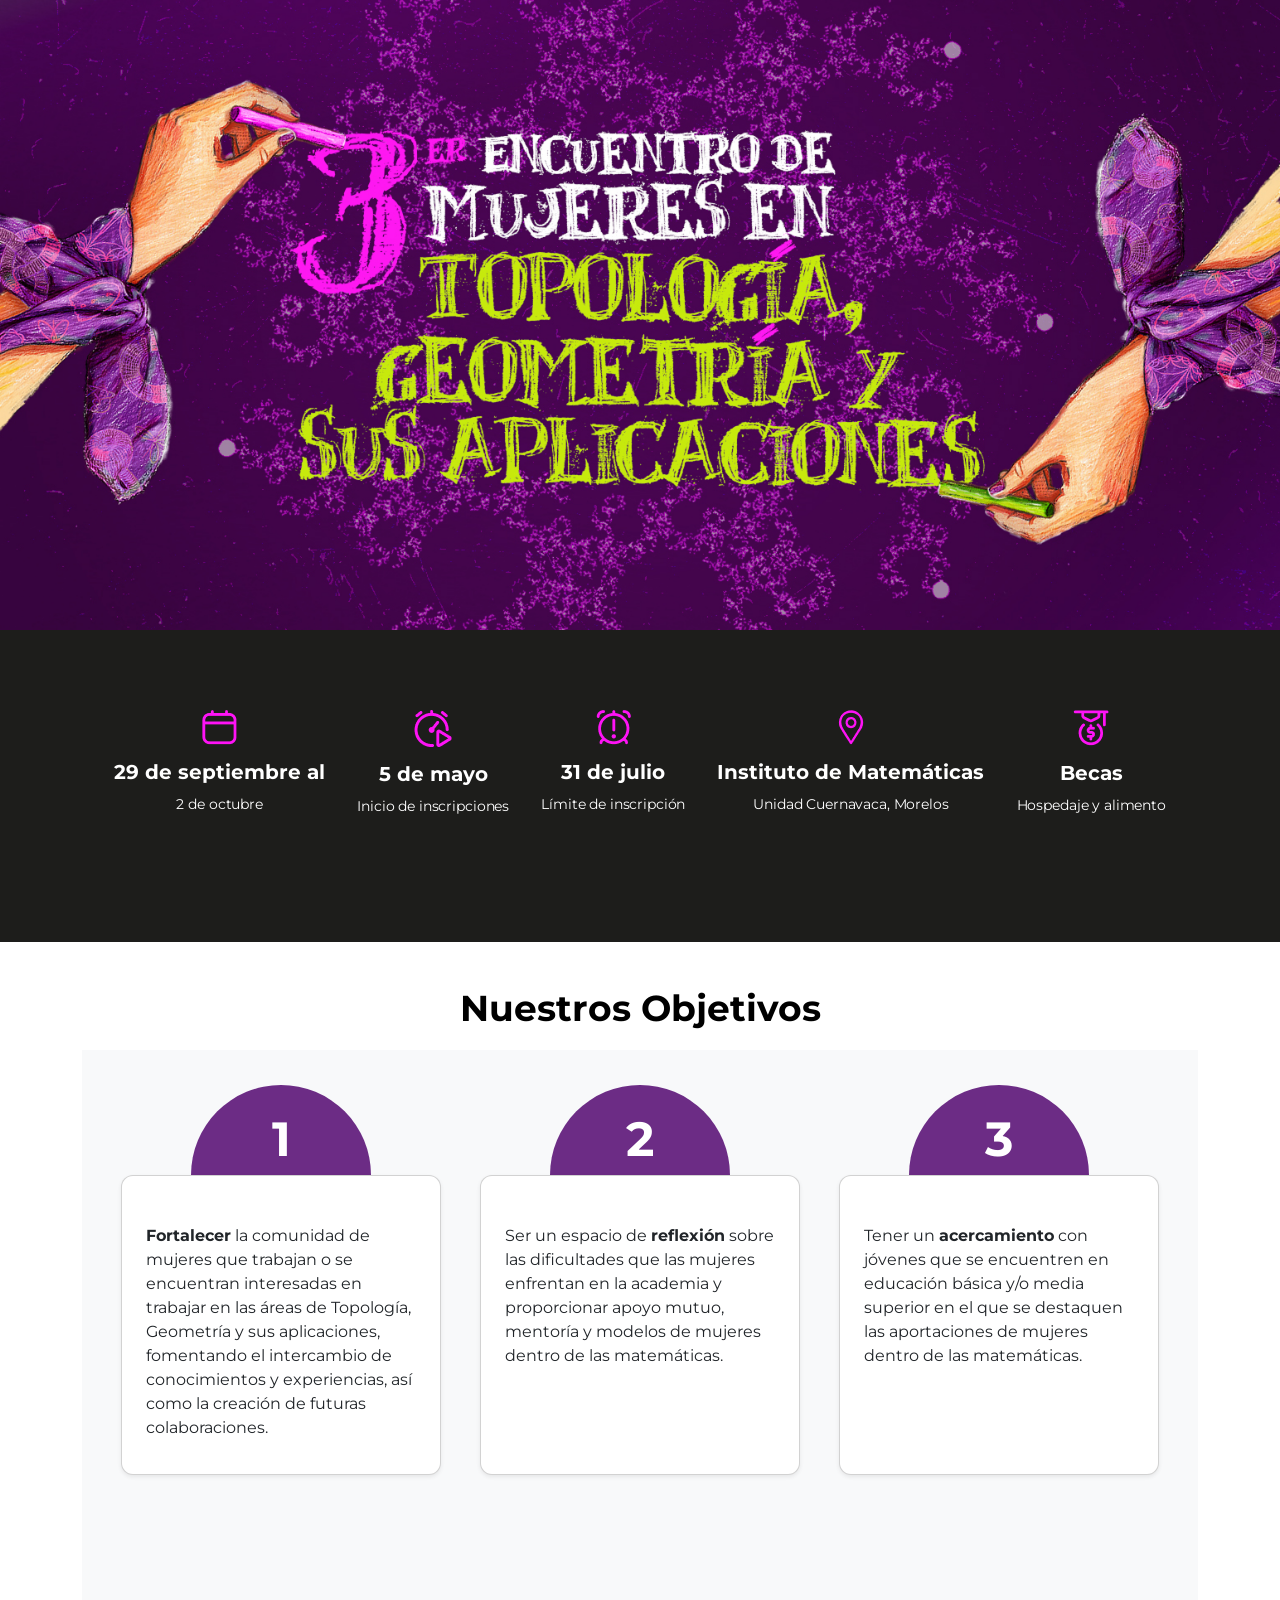
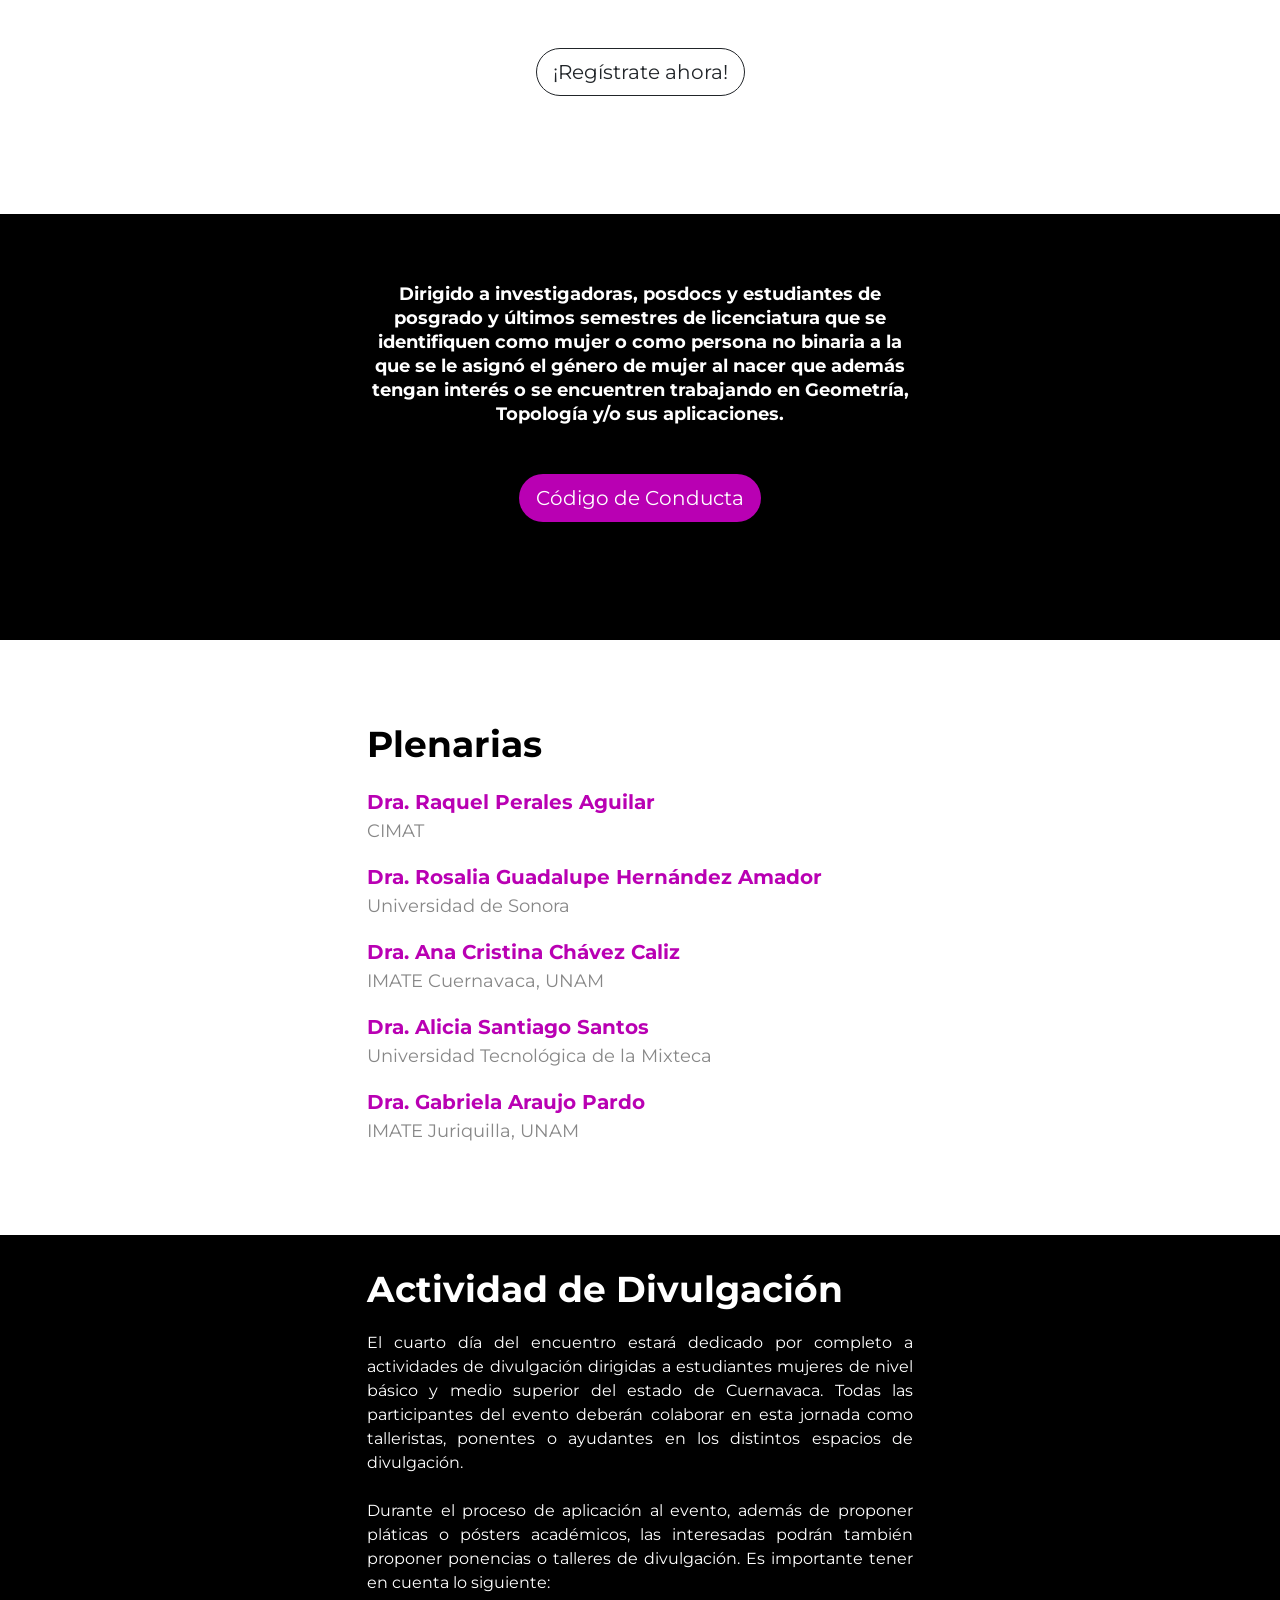
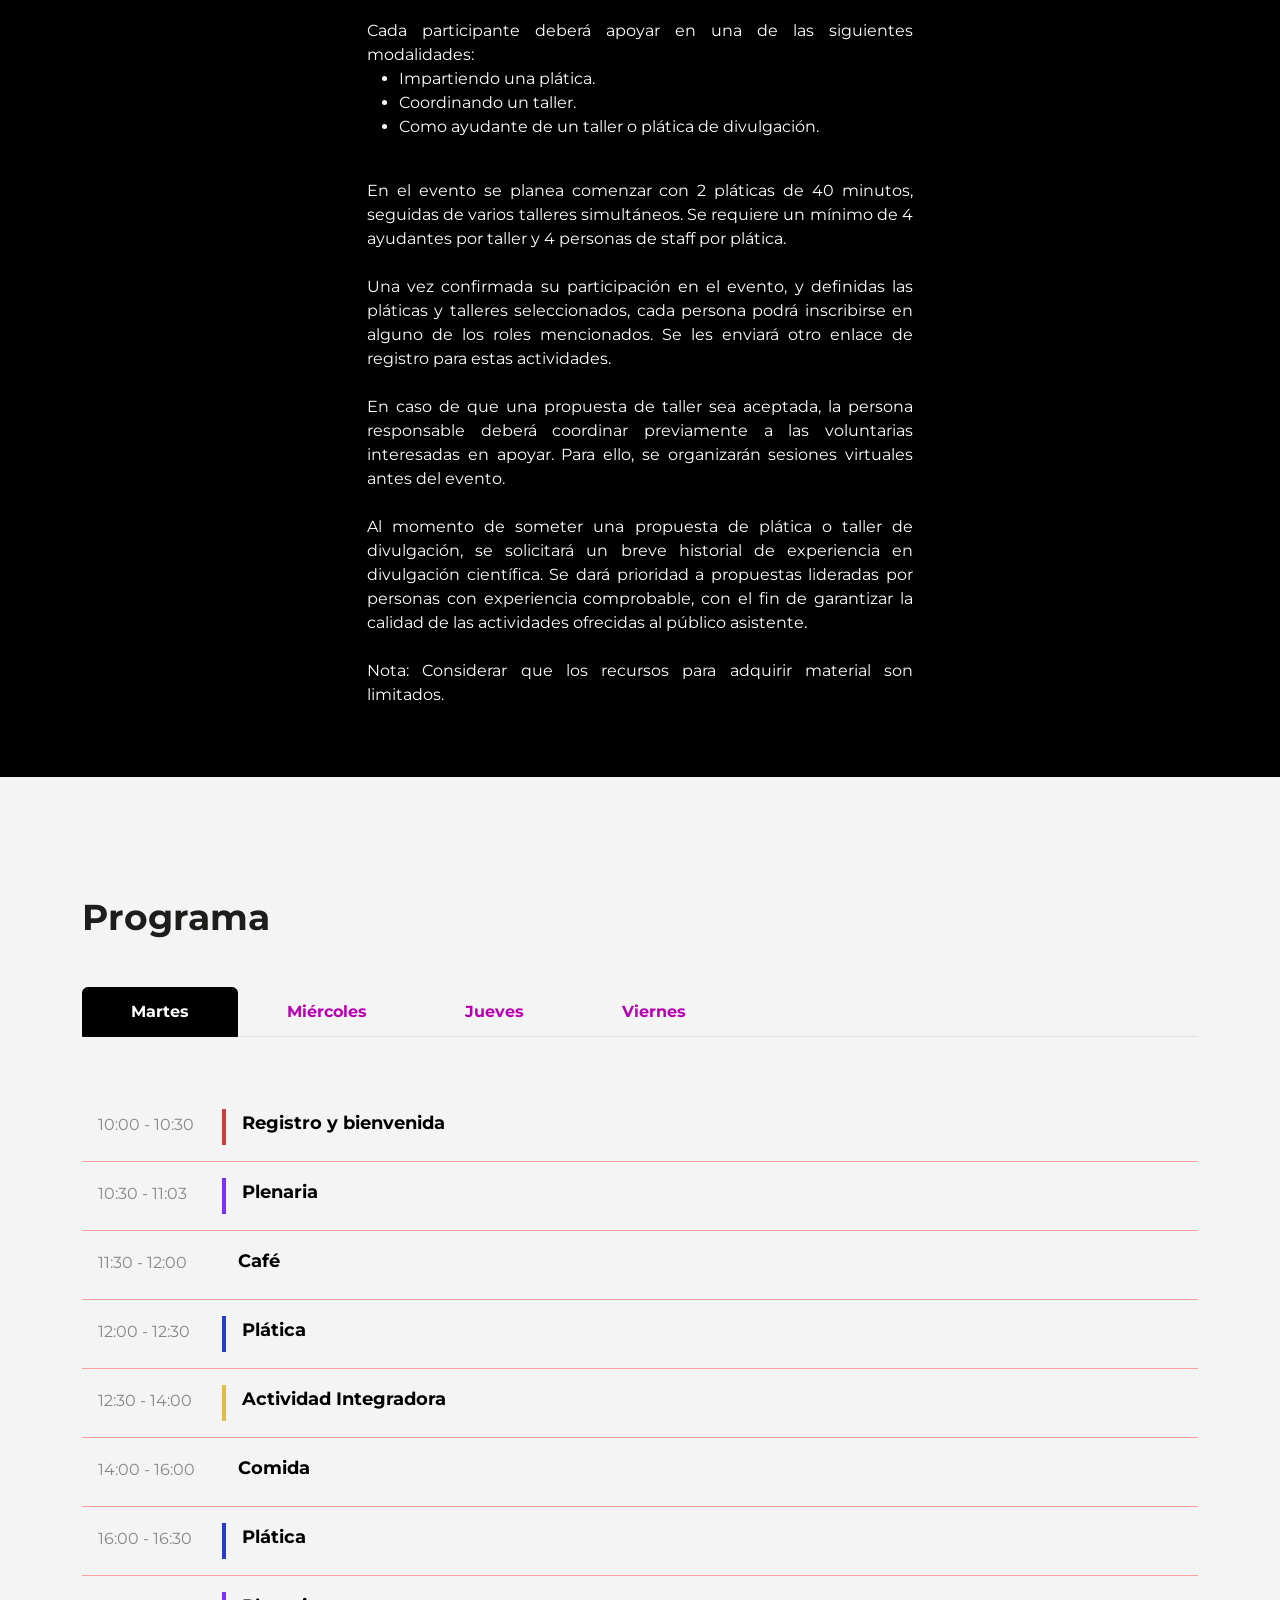
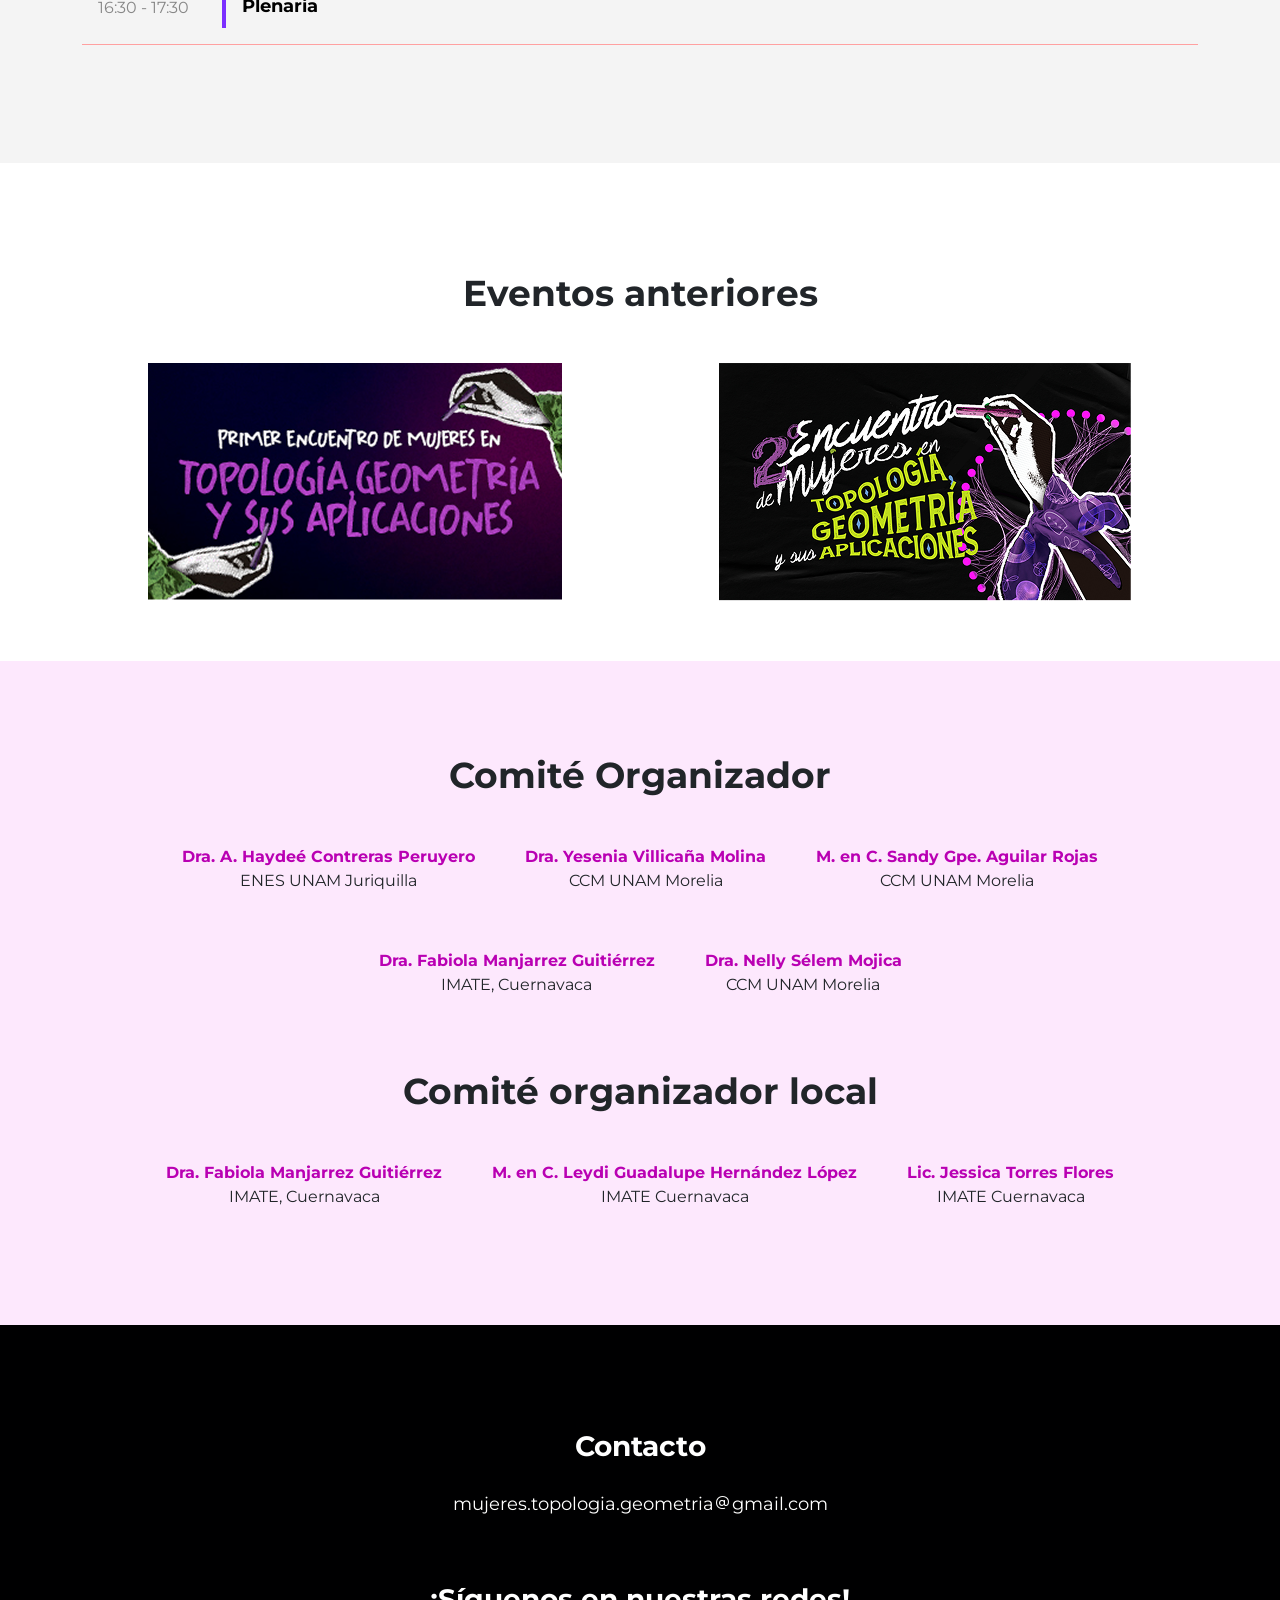
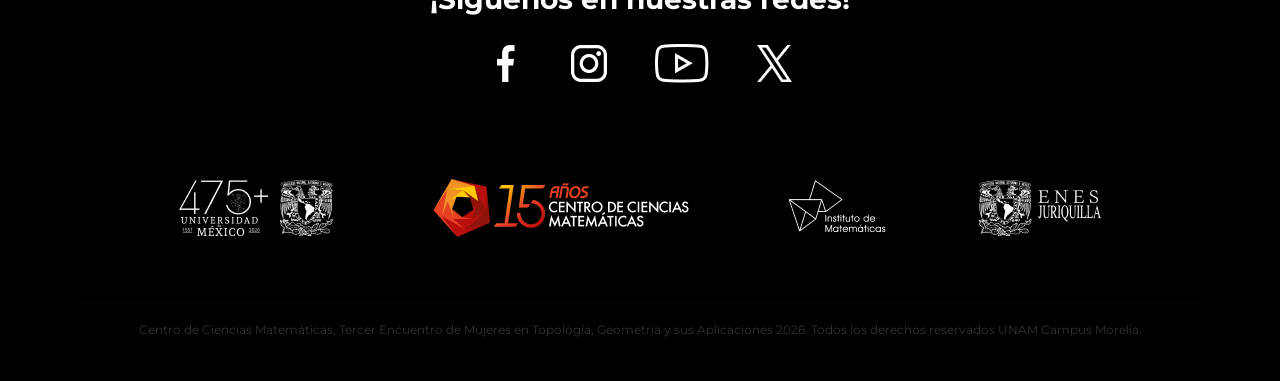
==== commit 39799adc: "Nombres completos" ====
--- a/index.html
+++ b/index.html
@@ -171,7 +171,7 @@
                 <h1 class="mb-4">Plenarias</h1>
                 <div class="d-flex align-items-center curso">
                     <div class="talk">
-                        <div class="title">Dra. Raquel Perales</div>
+                        <div class="title">Dra. Raquel Perales Aguilar</div>
                         <div class="professor">CIMAT</div>
                     </div>
                 </div>
@@ -183,7 +183,7 @@
                 </div>
                 <div class="d-flex align-items-center curso">
                     <div class="talk">
-                        <div class="title">Dra. Ana Chávez</div>
+                        <div class="title"> Dra. Ana Cristina Chávez Caliz</div>
                         <div class="professor">IMATE Cuernavaca, UNAM</div>
                     </div>
                 </div>
@@ -195,7 +195,7 @@
                 </div>
                 <div class="d-flex align-items-center curso">
                     <div class="talk">
-                        <div class="title">Dra. Gabriela Araujo</div>
+                        <div class="title">Dra. Gabriela Araujo Pardo</div>
                         <div class="professor">IMATE Juriquilla, UNAM</div>
                     </div>
                 </div>
@@ -210,7 +210,7 @@
         <div class="row justify-content-center">
             <div class="col-12 col-md-8 col-lg-6">
                 <h1>Actividad de Divulgación</h1>
-                <div class="content content-divulgacion">El cuarto día del encuentro estará dedicado por completo a actividades de divulgación dirigidas a estudiantes mujeres de nivel básico y medio superior del estado de Guanajuato. Todas las participantes del evento deberán colaborar en esta jornada como talleristas, ponentes o ayudantes en los distintos espacios de divulgación.
+                <div class="content content-divulgacion">El cuarto día del encuentro estará dedicado por completo a actividades de divulgación dirigidas a estudiantes mujeres de nivel básico y medio superior del estado de Cuernavaca. Todas las participantes del evento deberán colaborar en esta jornada como talleristas, ponentes o ayudantes en los distintos espacios de divulgación.
                     <br><br>
                     Durante el proceso de aplicación al evento, además de proponer pláticas o pósters académicos, las interesadas podrán también proponer ponencias o talleres de divulgación. Es importante tener en cuenta lo siguiente:
                     <br><br>
@@ -485,16 +485,19 @@
         <div class="pt-5">
             <h1 class="text-center mt-4">Comité Organizador</h1>
             <div class="d-flex flex-column justify-content-center flex-md-row justify-content-md-center mt-5">
+                <div class="mb-5"><div class="d-flex flex-column align-items-center"><div class="organizador">Dra. A. Haydeé Contreras Peruyero</div><div>ENES UNAM Juriquilla</div></div></div>
+                <div class="mb-5"><div class="d-flex flex-column align-items-center"><div class="organizador">Dra. Yesenia Villicaña Molina</div><div>CCM UNAM Morelia</div></div></div>
+                <div class="mb-5"><div class="d-flex flex-column align-items-center"><div class="organizador">M. en C. Sandy Gpe. Aguilar Rojas</div><div>CCM UNAM Morelia</div></div></div>
+            </div>
+            <div class="d-flex flex-column justify-content-center flex-md-row justify-content-md-center mt-2">
                 <div class="mb-5"><div class="d-flex flex-column align-items-center"><div class="organizador">Dra. Fabiola Manjarrez Guitiérrez</div><div>IMATE, Cuernavaca</div></div></div>
                 <div class="mb-5"><div class="d-flex flex-column align-items-center"><div class="organizador">Dra. Nelly Sélem Mojica</div><div>CCM UNAM Morelia</div></div></div>
-                <div class="mb-5"><div class="d-flex flex-column align-items-center"><div class="organizador">Dra. Haydeé Peruyero</div><div>ENES UNAM Juriquilla</div></div></div>
-                <div class="mb-5"><div class="d-flex flex-column align-items-center"><div class="organizador">Dra. Yesenia Villicaña</div><div>CCM UNAM Morelia</div></div></div>
-                <div class="mb-5"><div class="d-flex flex-column align-items-center"><div class="organizador">M. en C. Sandy Aguilar</div><div>CCM</div></div></div>
             </div>
         </div>
         <div class="pb-5">
             <h1 class="text-center mt-4">Comité organizador local</h1>
             <div class="d-flex flex-column justify-content-center flex-md-row justify-content-md-center mt-5">
+                <div class="mb-5"><div class="d-flex flex-column align-items-center"><div class="organizador">Dra. Fabiola Manjarrez Guitiérrez</div><div>IMATE, Cuernavaca</div></div></div>
                 <div class="mb-5"><div class="d-flex flex-column align-items-center"><div class="organizador">M. en C. Leydi Guadalupe Hernández López</div><div>IMATE Cuernavaca</div></div></div>
                 <div class="mb-5"><div class="d-flex flex-column align-items-center"><div class="organizador">Lic. Jessica Torres Flores</div><div>IMATE Cuernavaca</div></div></div>
             </div>
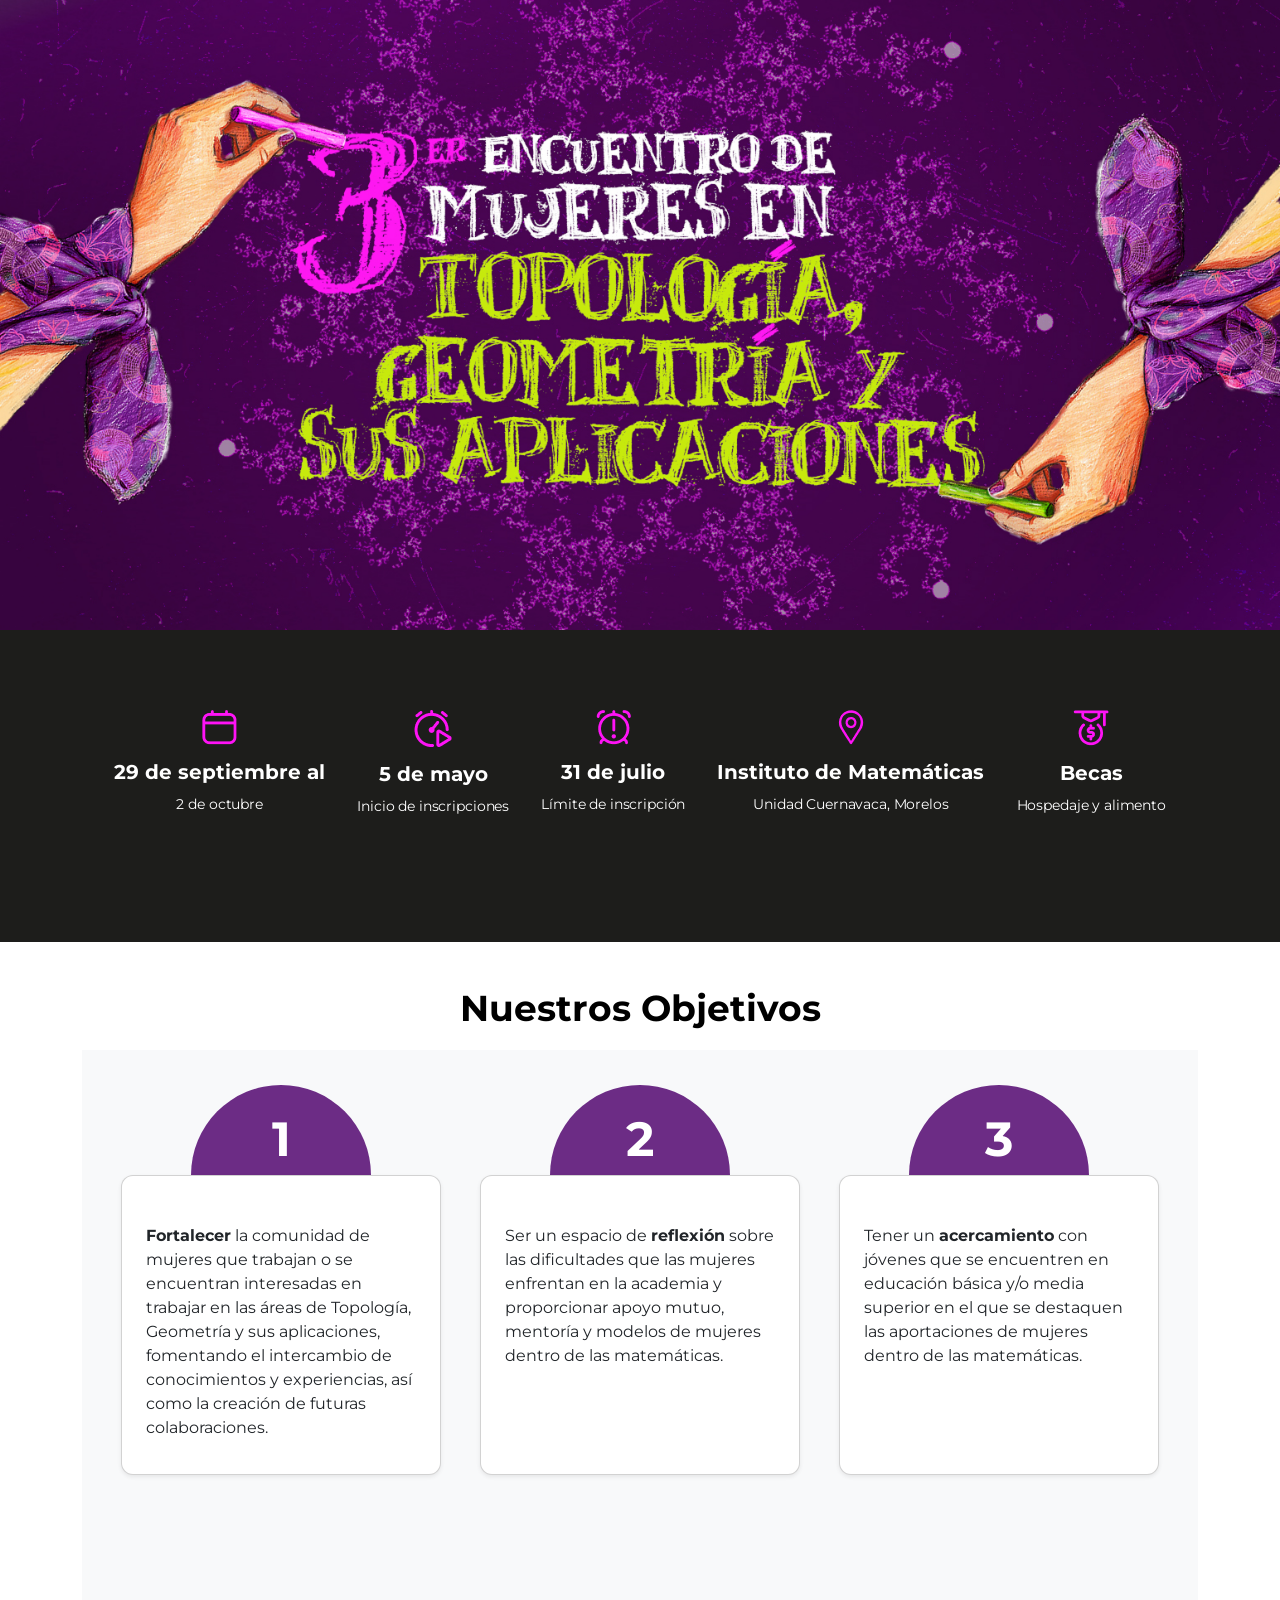
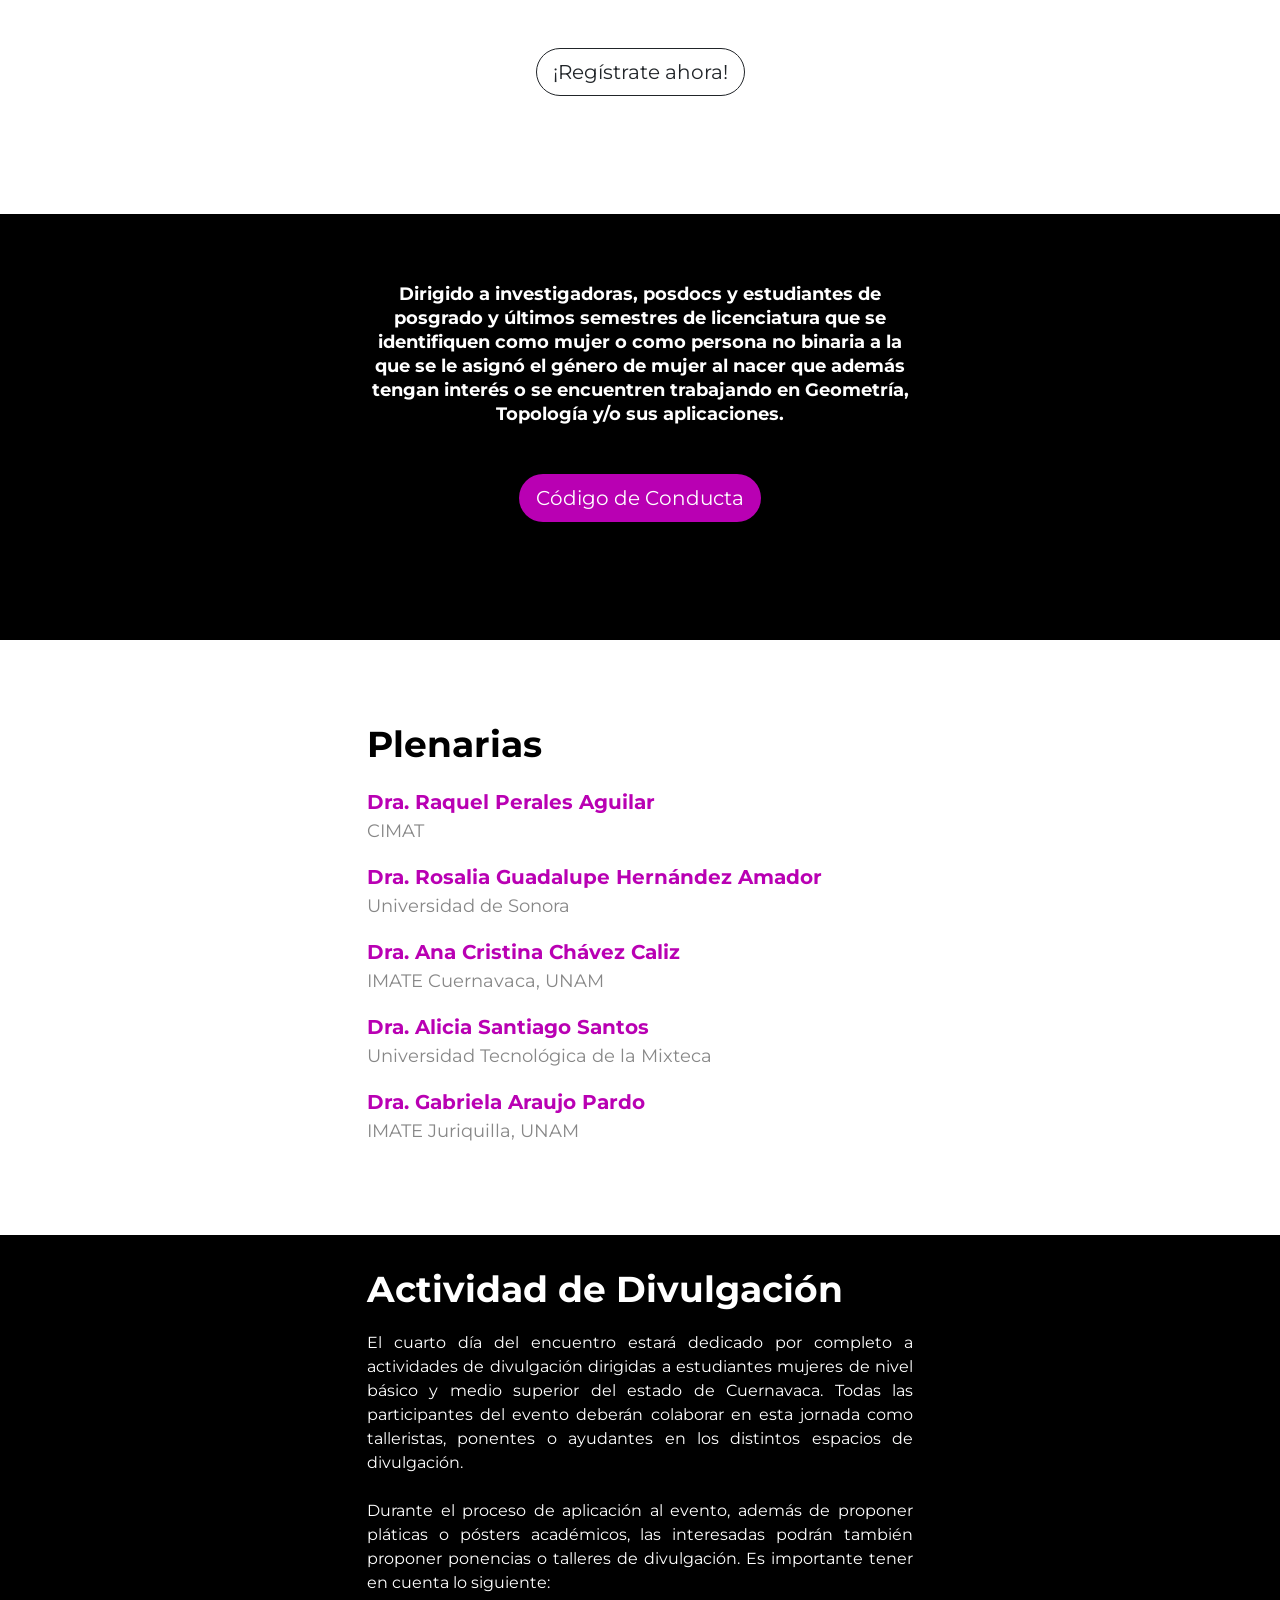
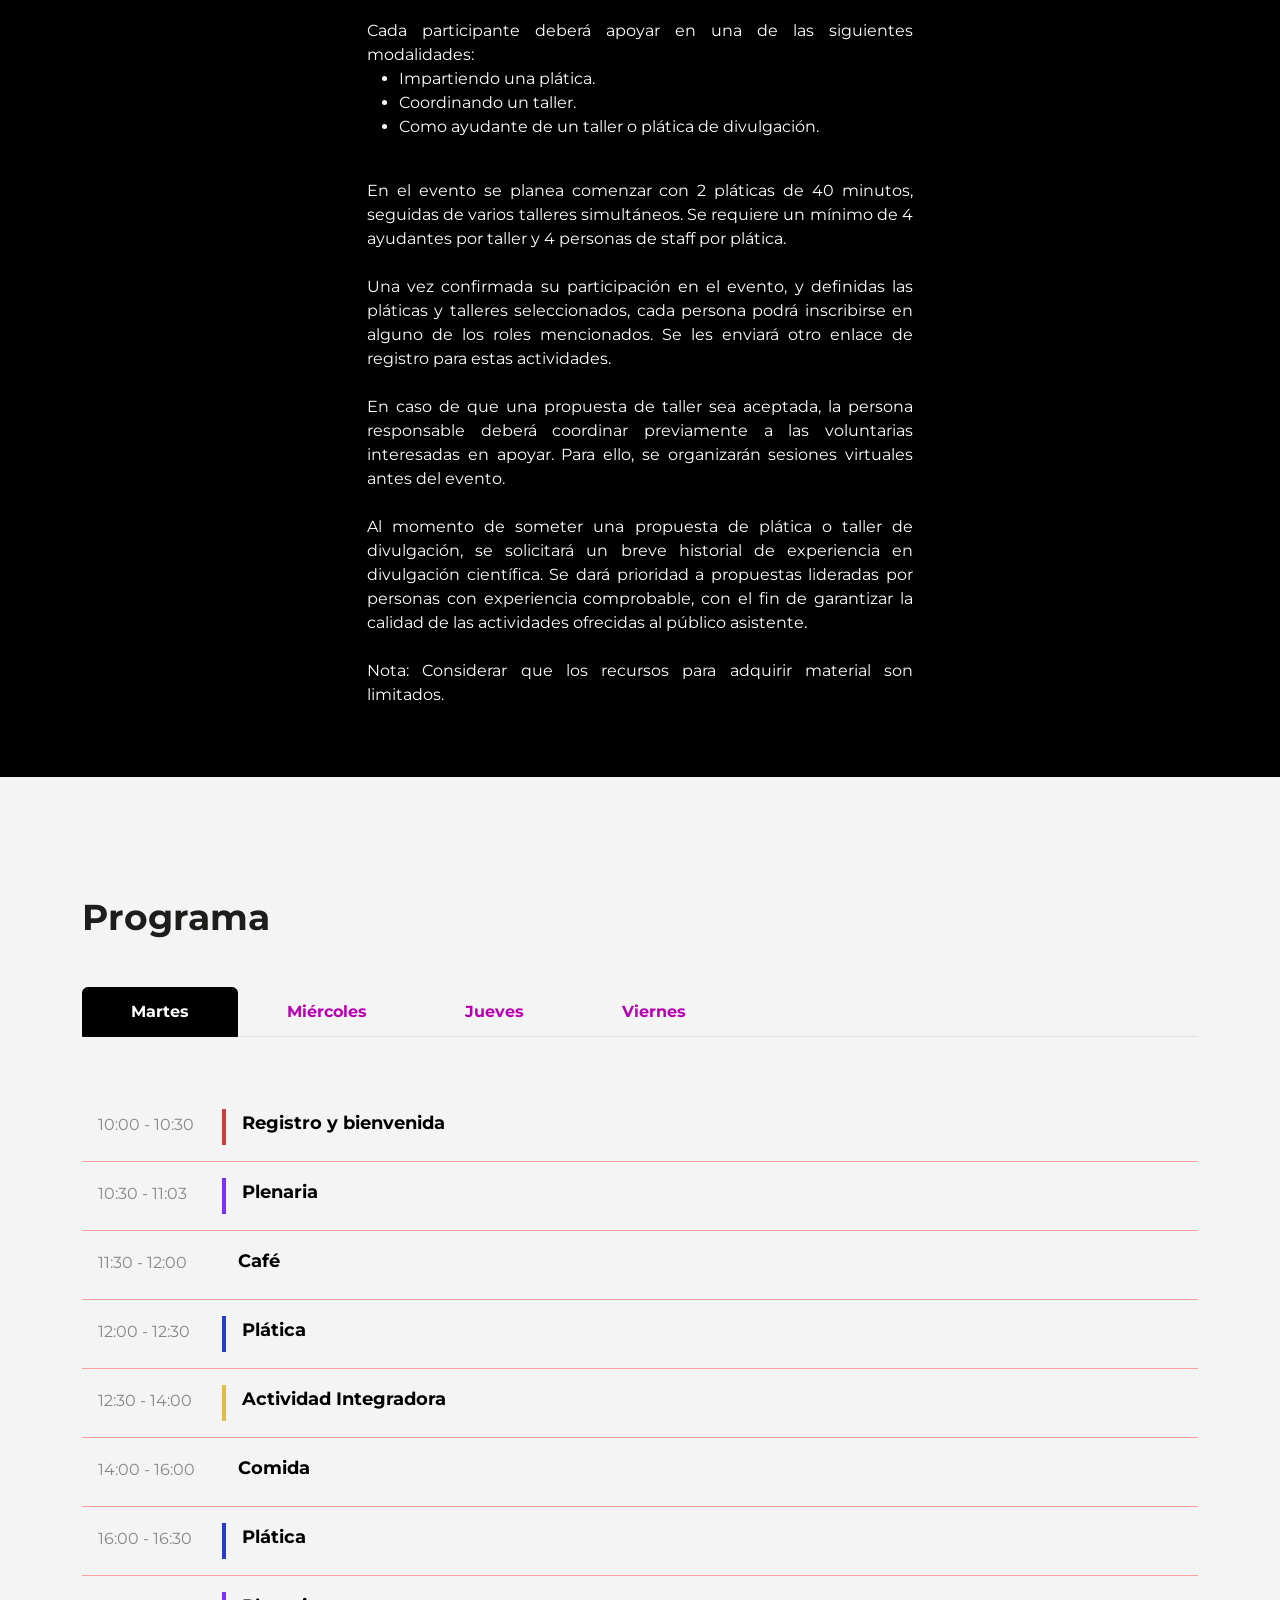
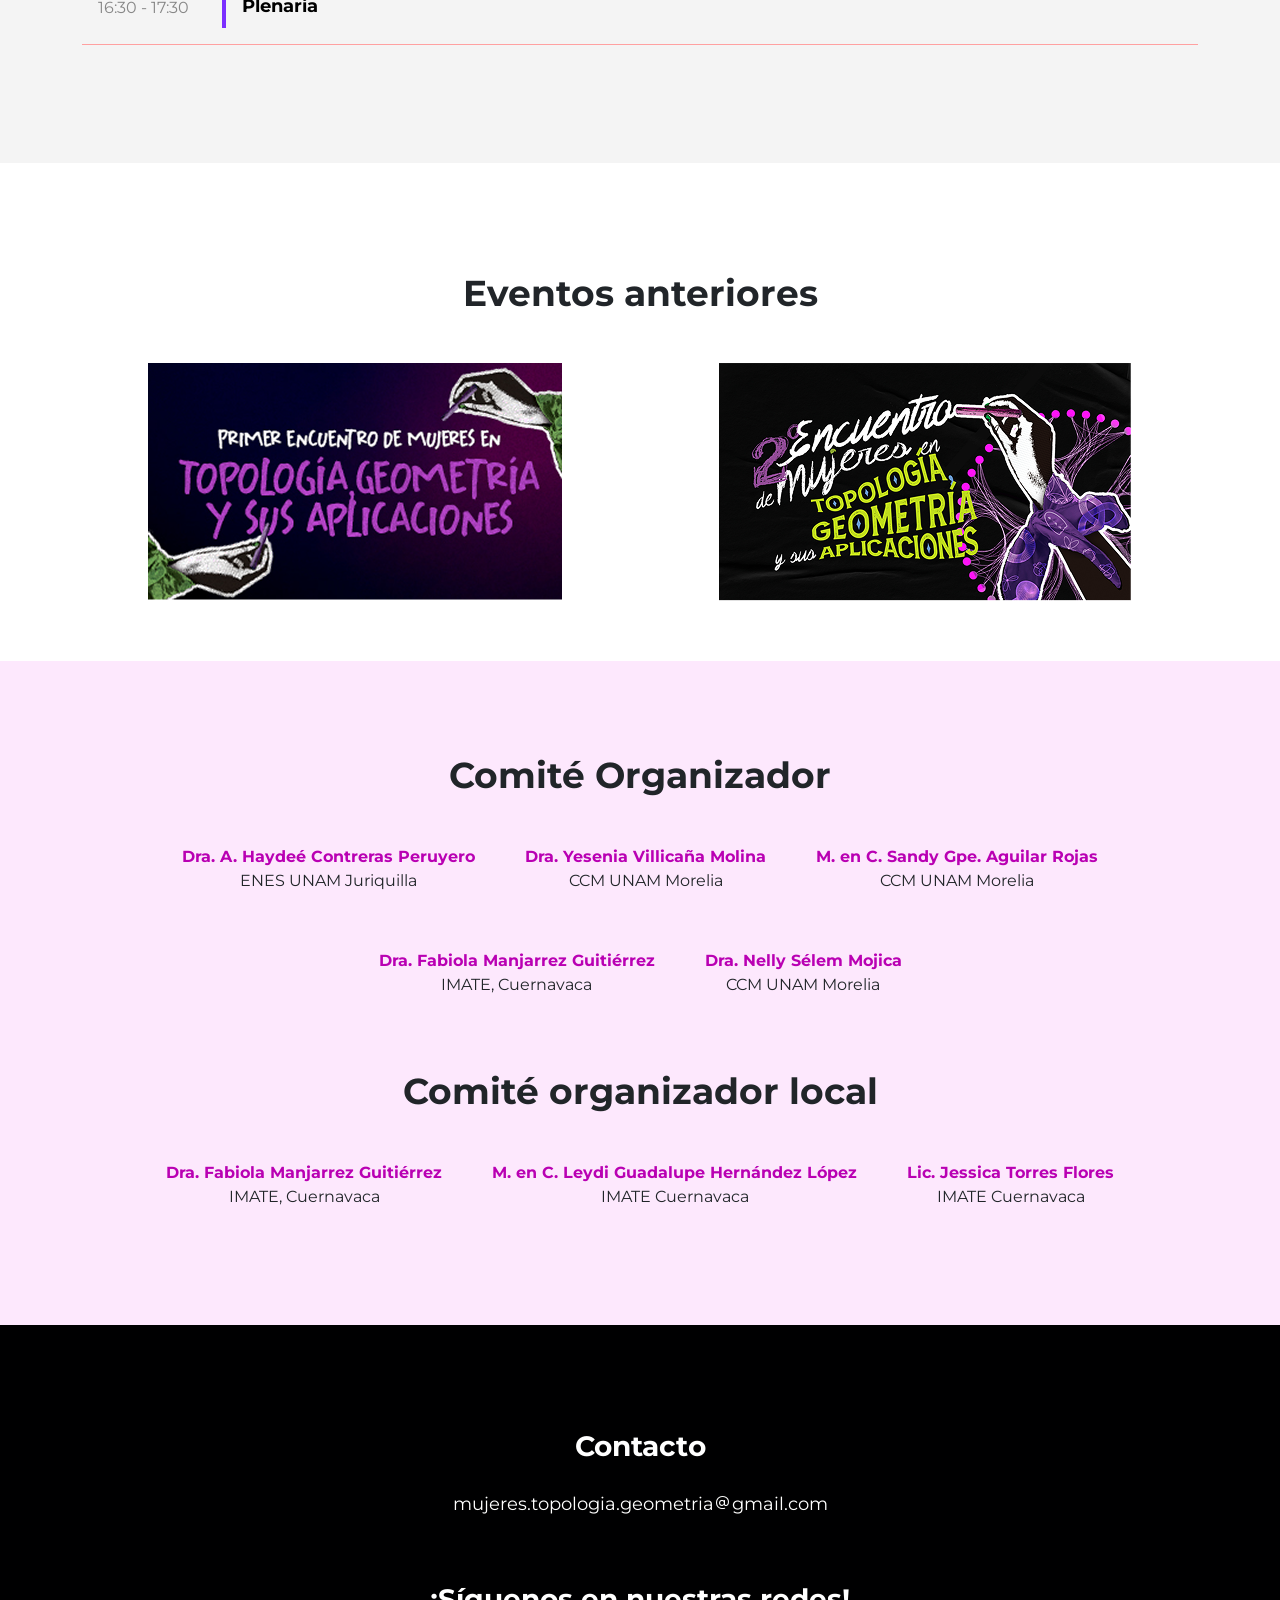
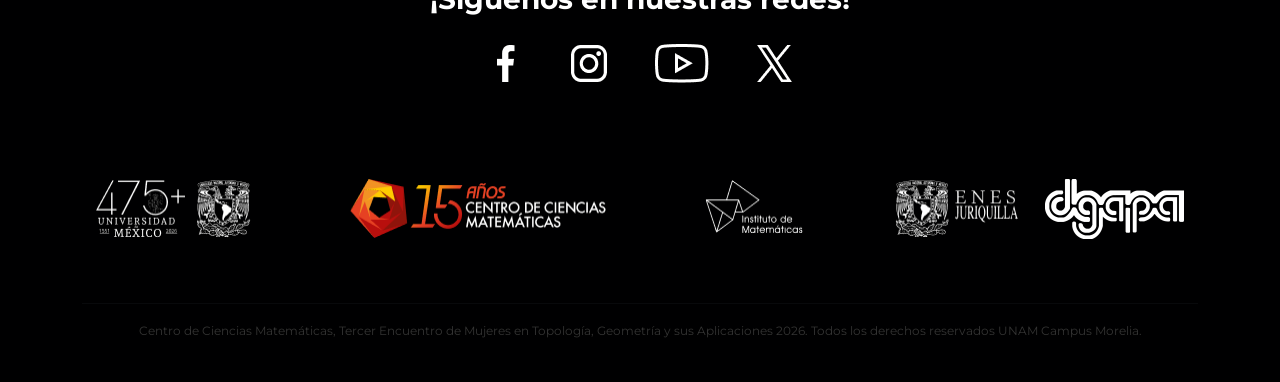
==== commit 8d2731c4: "dgapa" ====
--- a/index.html
+++ b/index.html
@@ -523,6 +523,7 @@
         </div>
         <div class="d-flex flex-column justify-content-center flex-md-row justify-content-md-around mt-5">
             <div class="sponsor mb-5 d-flex justify-content-center"><img class="img-fluid" src="img/patrocinadores.png" alt="Logos patrocinadores"></div>
+            <div class="sponsor mb-5 d-flex justify-content-center"><img class="img-fluid" src="img/dgapa_blanco.png" alt="Logos patrocinadores"></div>
         </div>
 
         <hr>
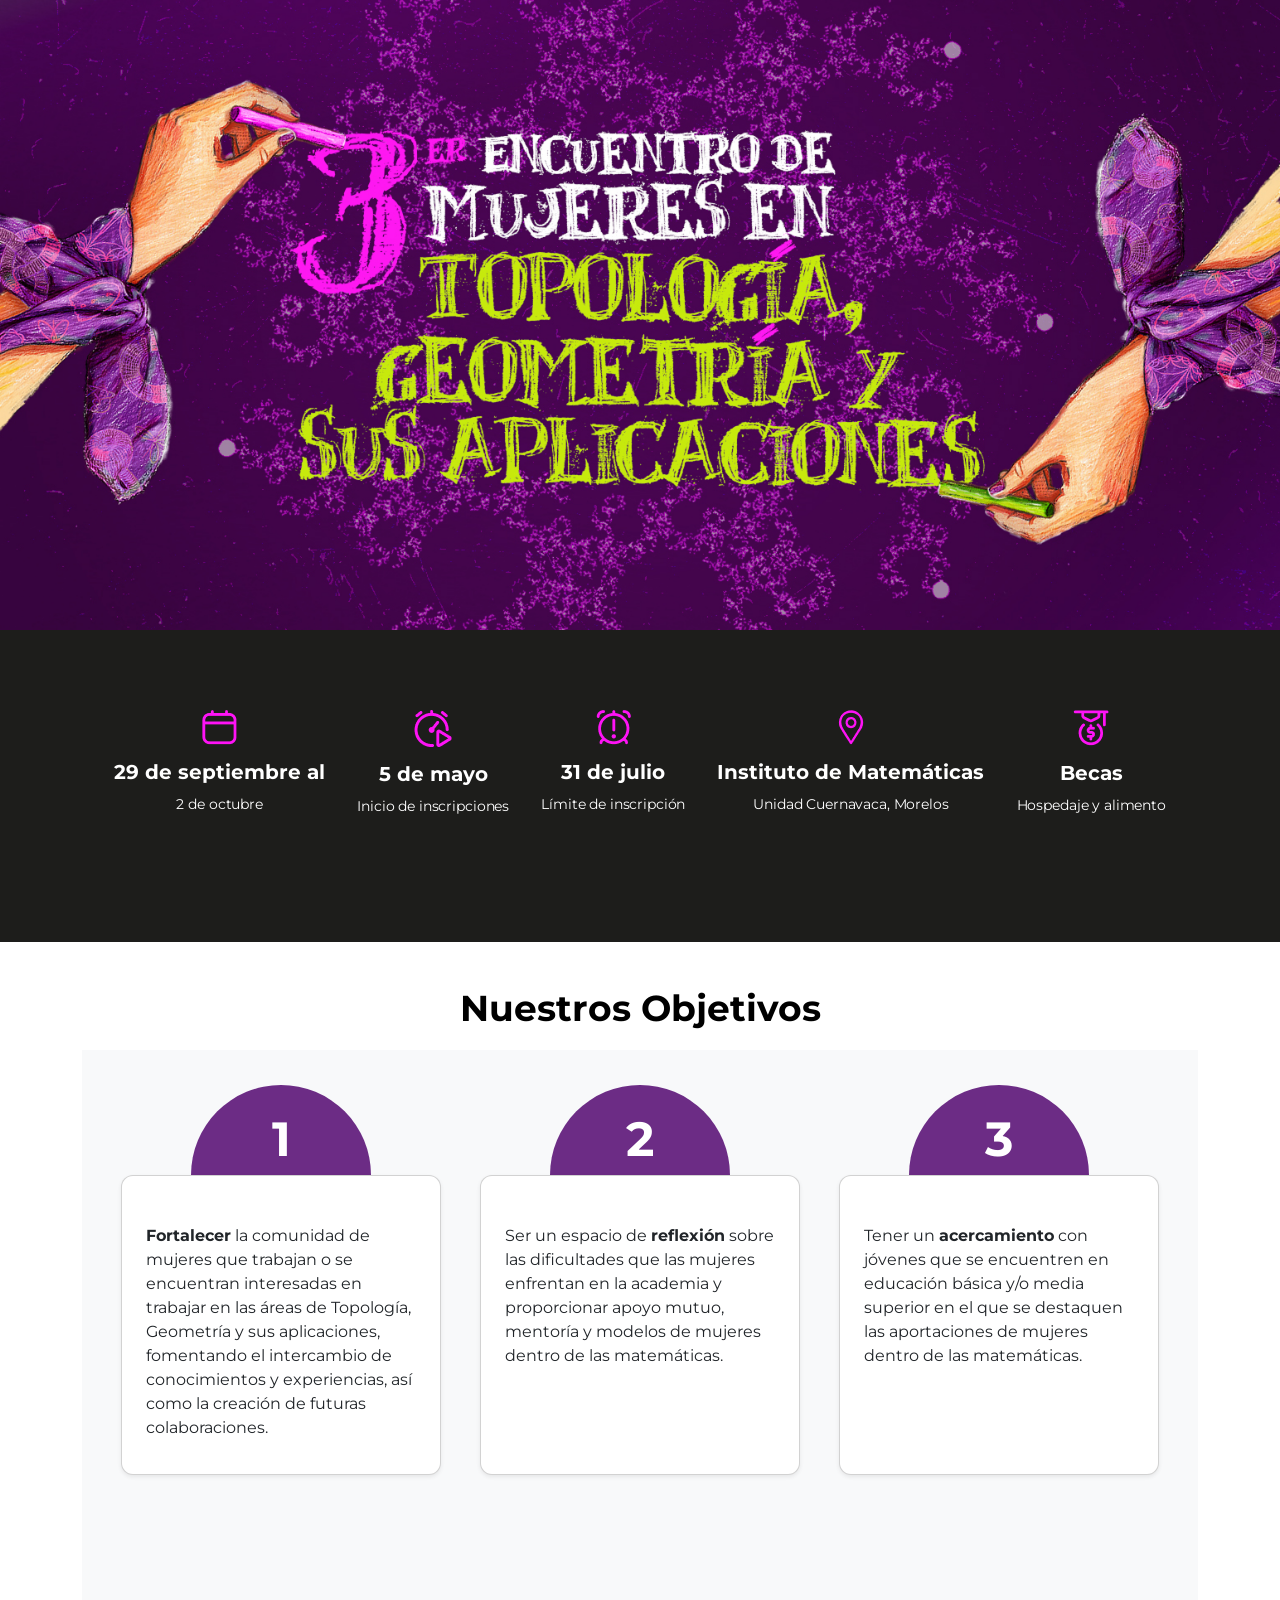
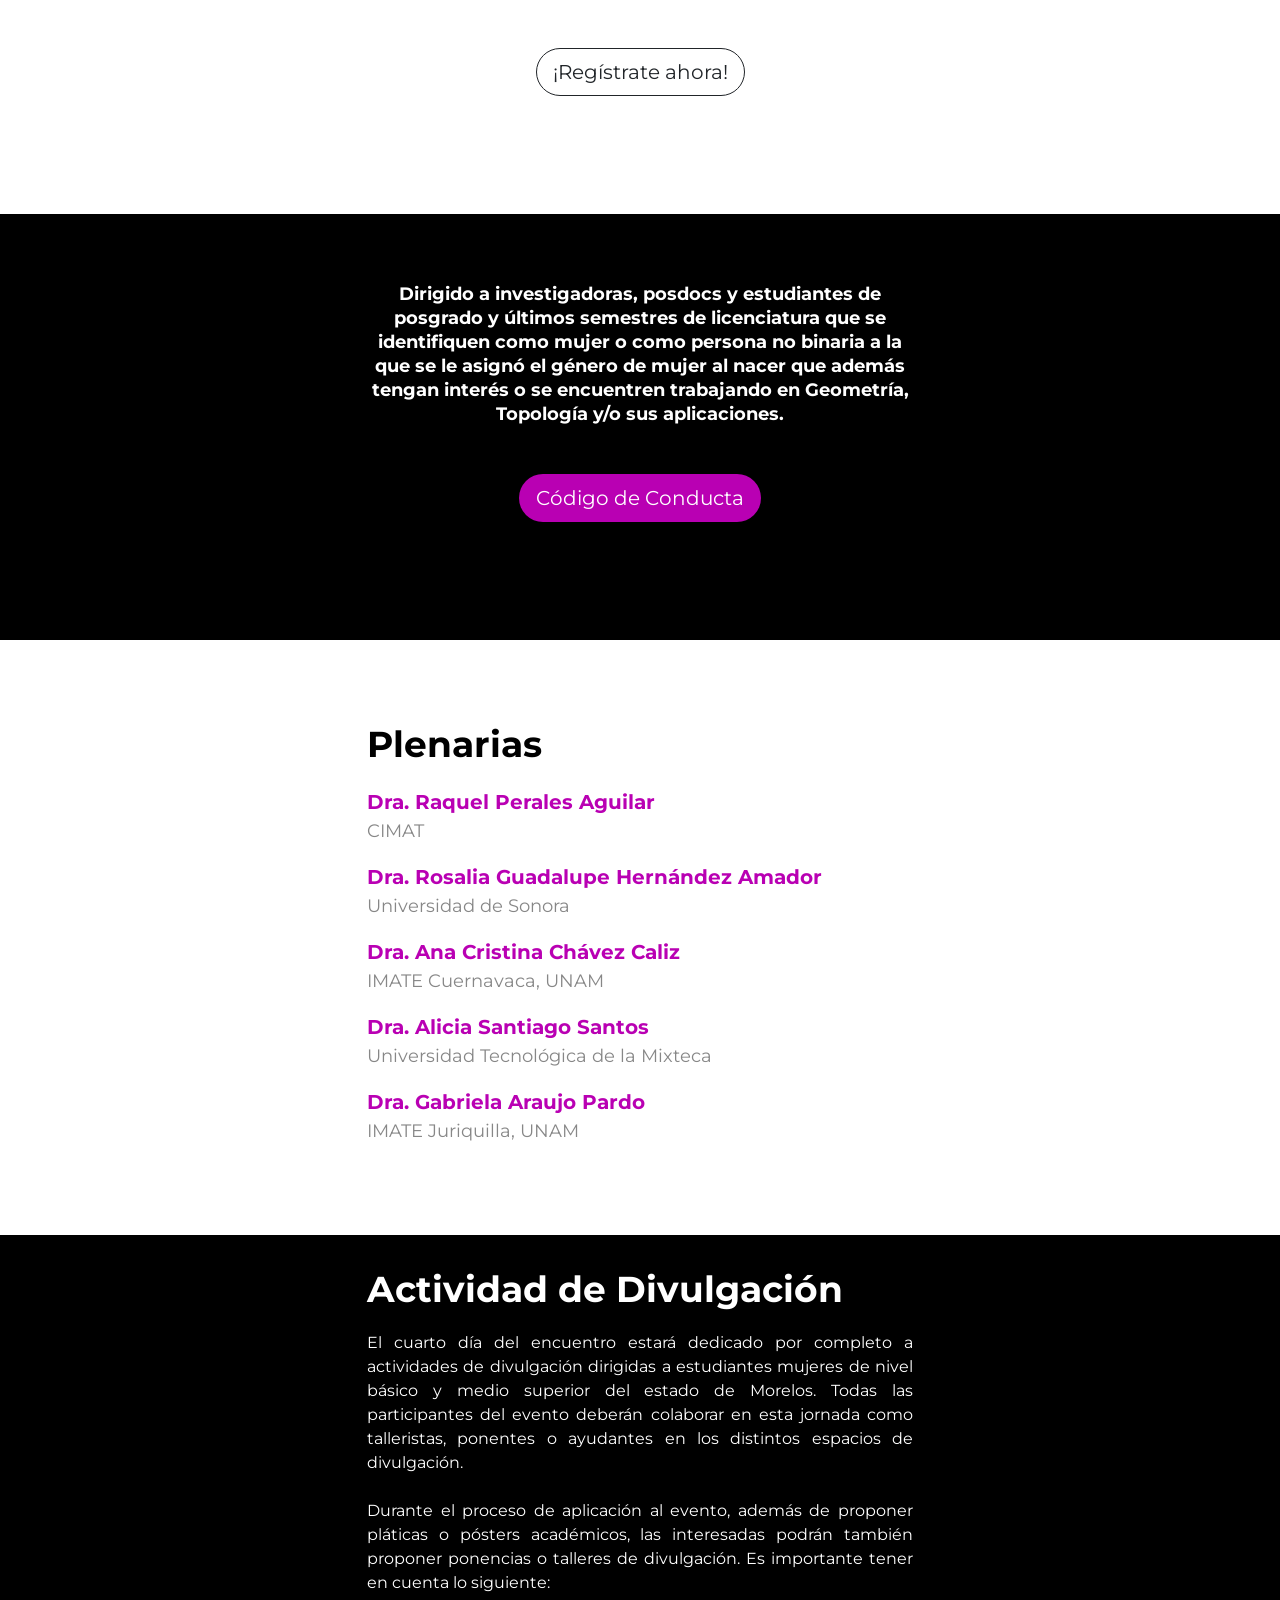
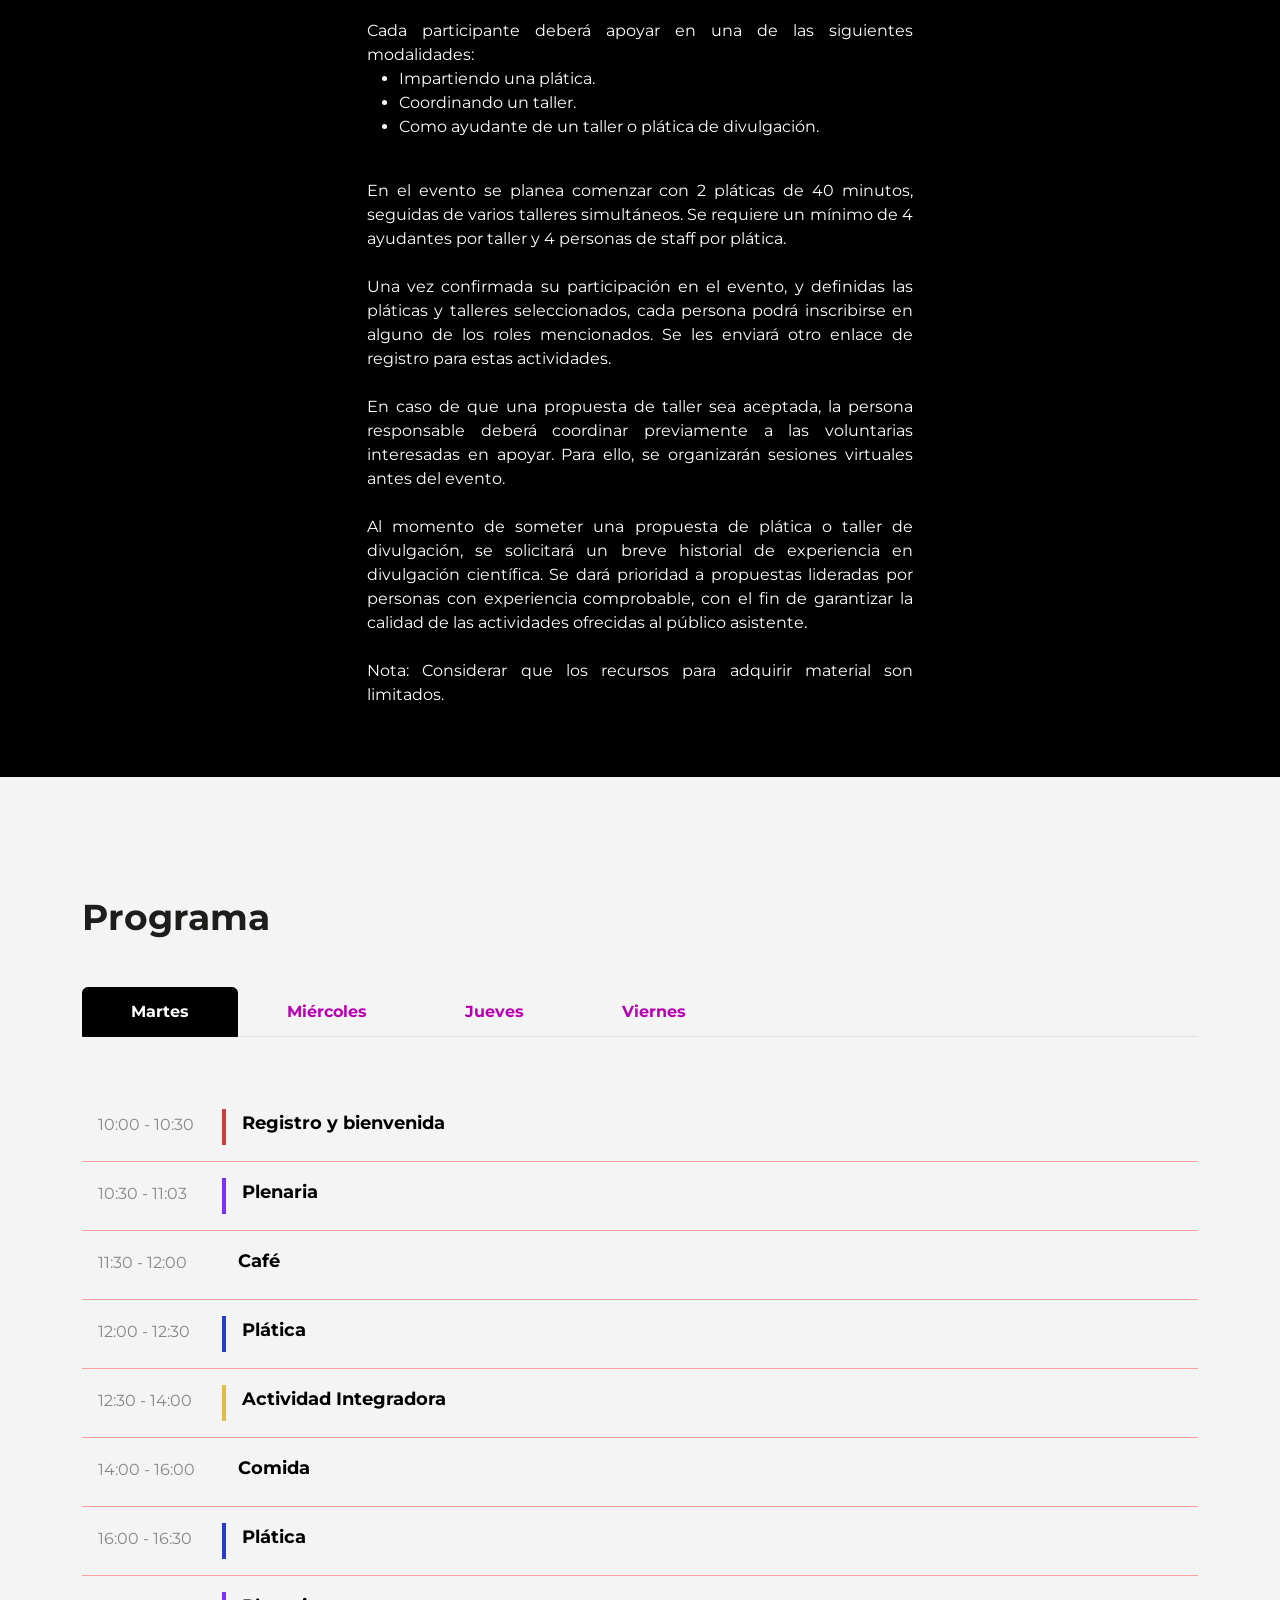
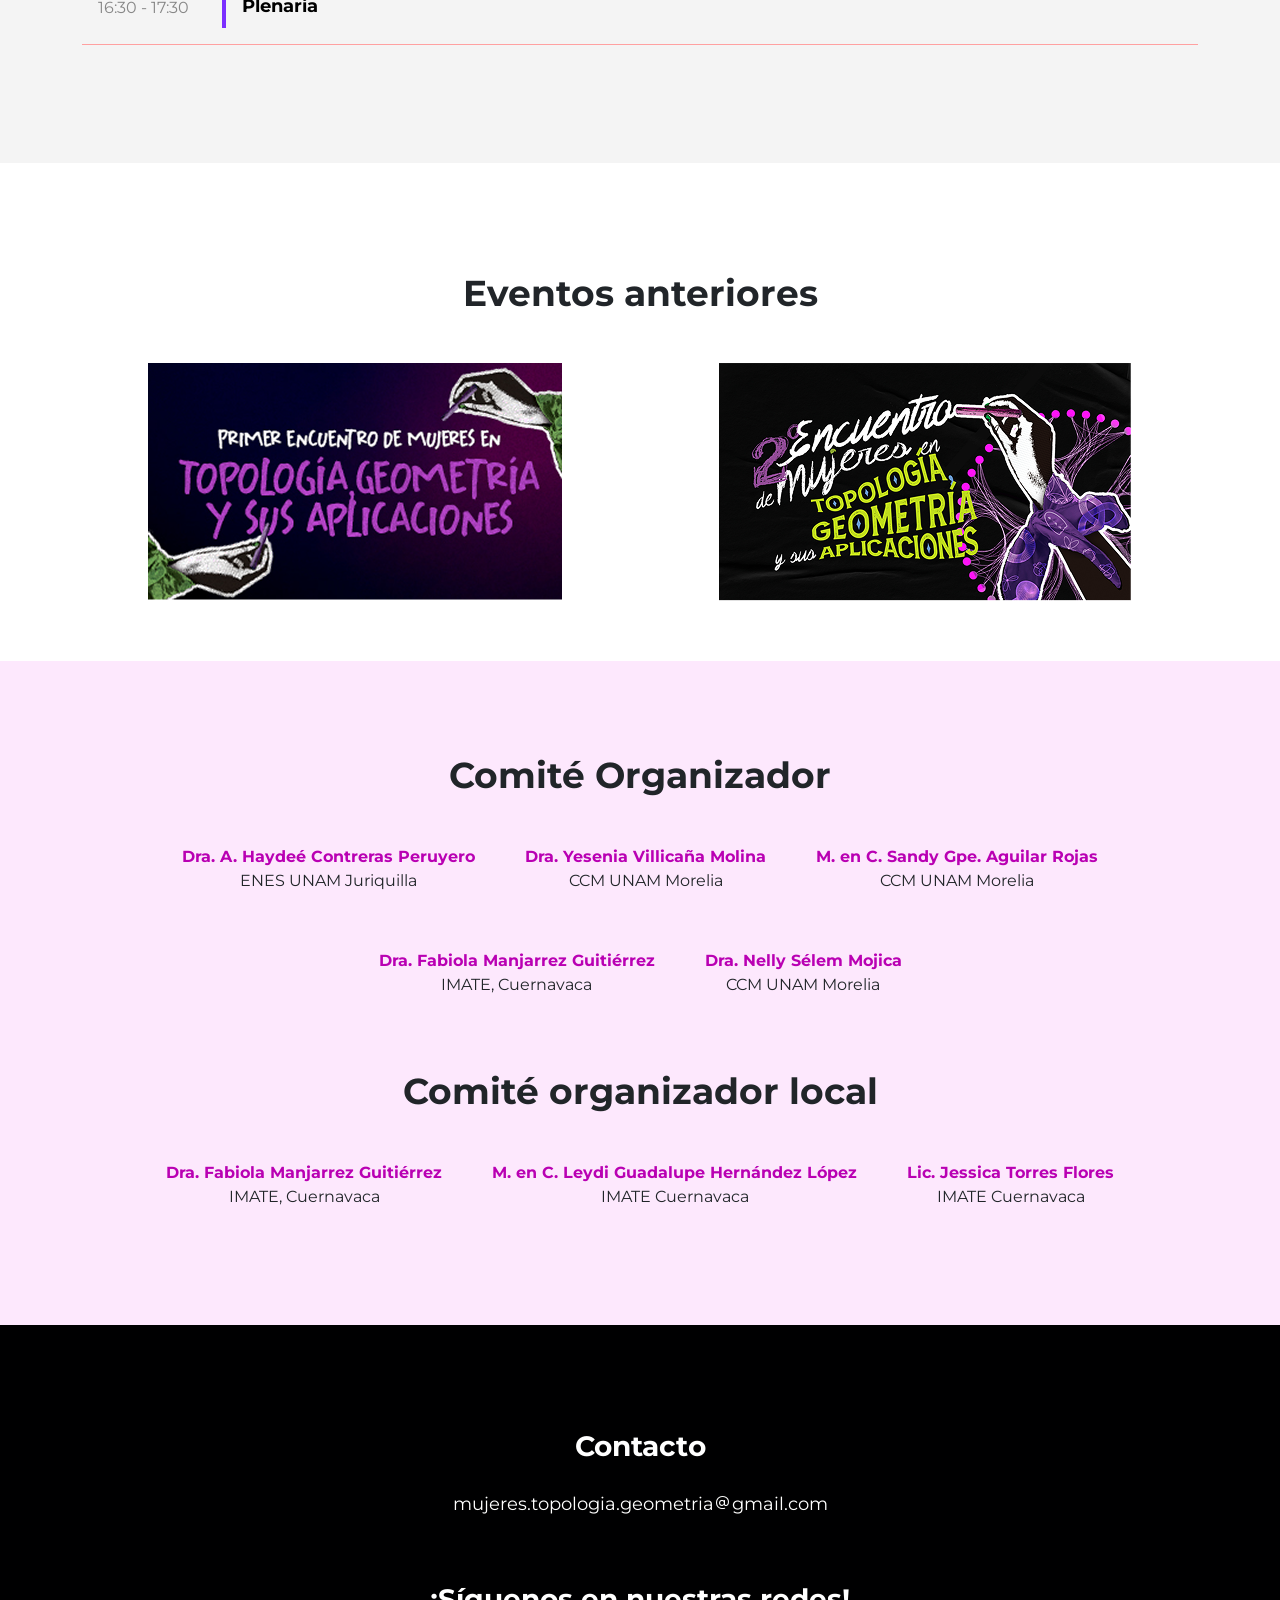
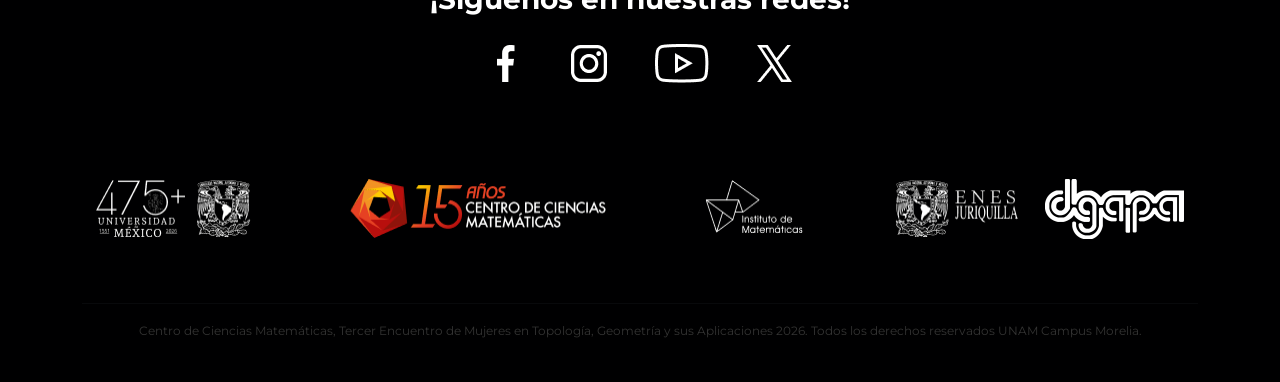
==== commit 5cb49a2e: "Estado de" ====
--- a/index.html
+++ b/index.html
@@ -210,7 +210,7 @@
         <div class="row justify-content-center">
             <div class="col-12 col-md-8 col-lg-6">
                 <h1>Actividad de Divulgación</h1>
-                <div class="content content-divulgacion">El cuarto día del encuentro estará dedicado por completo a actividades de divulgación dirigidas a estudiantes mujeres de nivel básico y medio superior del estado de Cuernavaca. Todas las participantes del evento deberán colaborar en esta jornada como talleristas, ponentes o ayudantes en los distintos espacios de divulgación.
+                <div class="content content-divulgacion">El cuarto día del encuentro estará dedicado por completo a actividades de divulgación dirigidas a estudiantes mujeres de nivel básico y medio superior del estado de Morelos. Todas las participantes del evento deberán colaborar en esta jornada como talleristas, ponentes o ayudantes en los distintos espacios de divulgación.
                     <br><br>
                     Durante el proceso de aplicación al evento, además de proponer pláticas o pósters académicos, las interesadas podrán también proponer ponencias o talleres de divulgación. Es importante tener en cuenta lo siguiente:
                     <br><br>
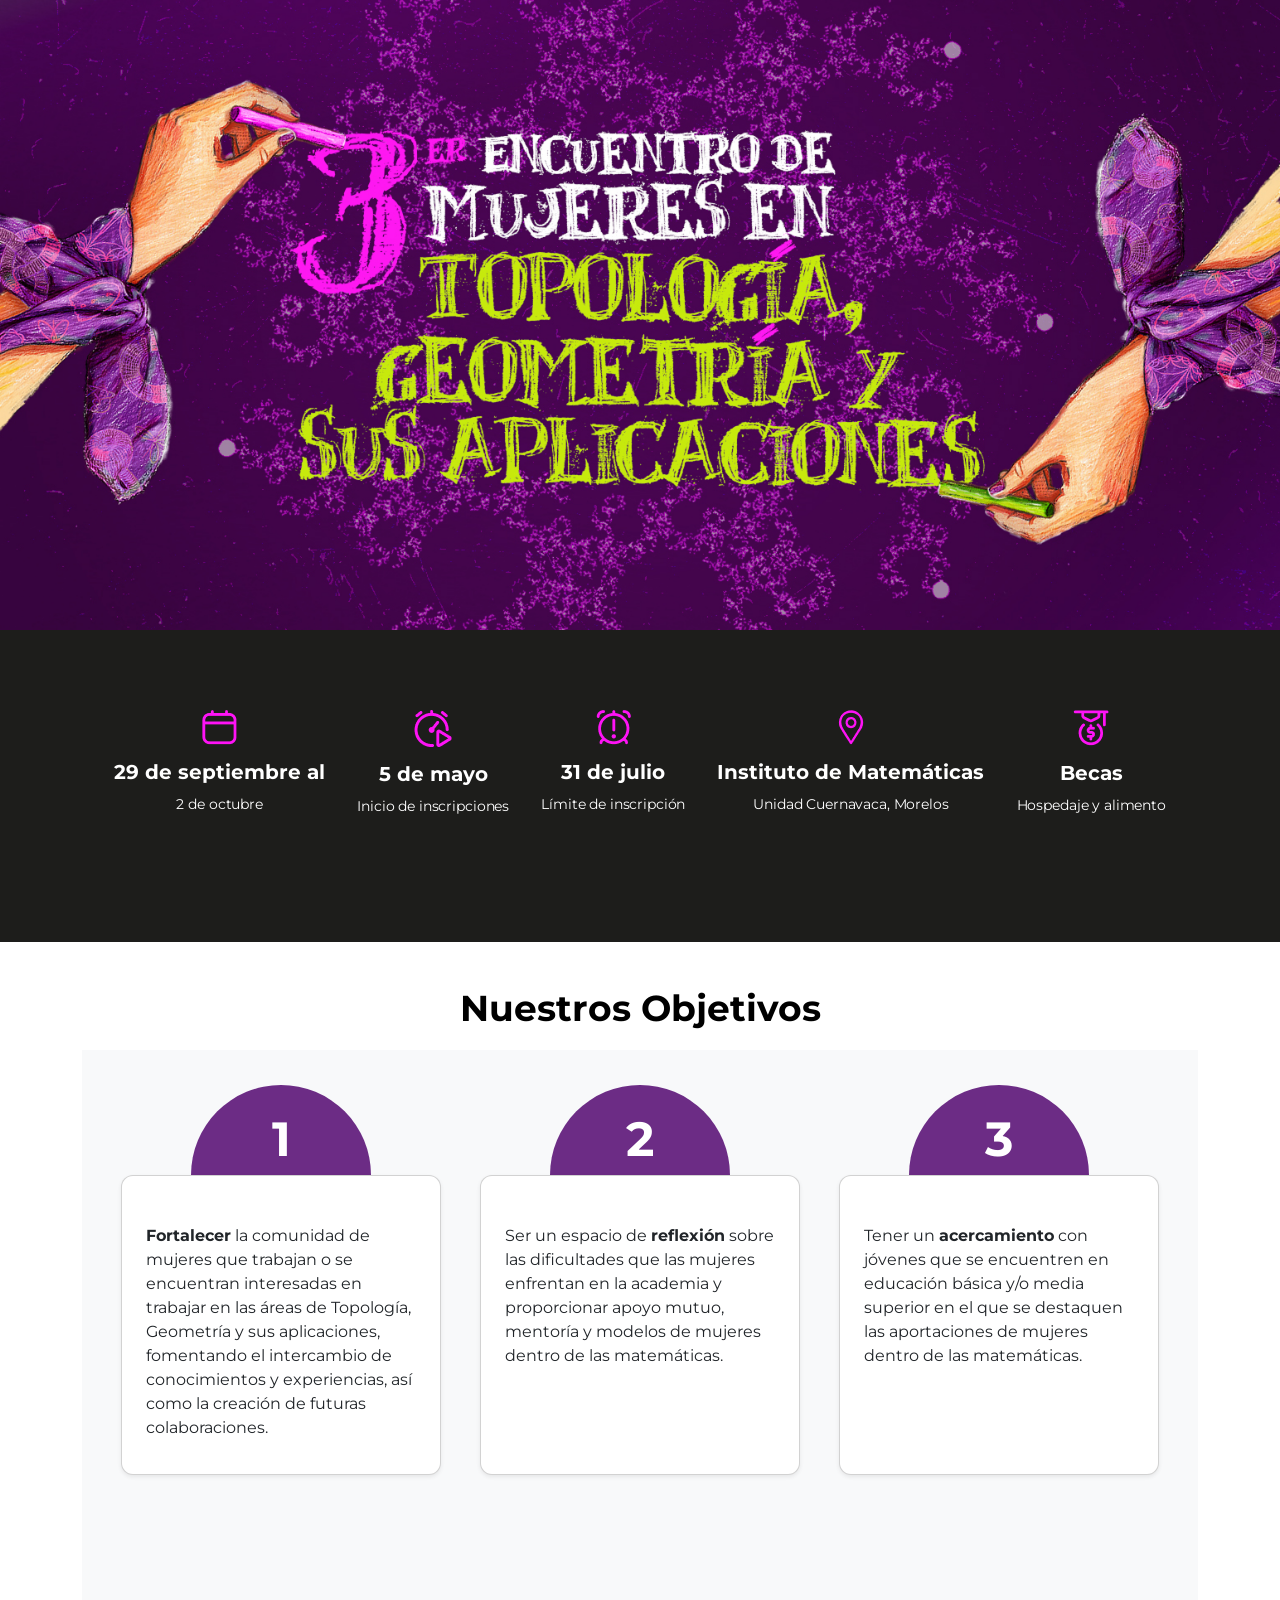
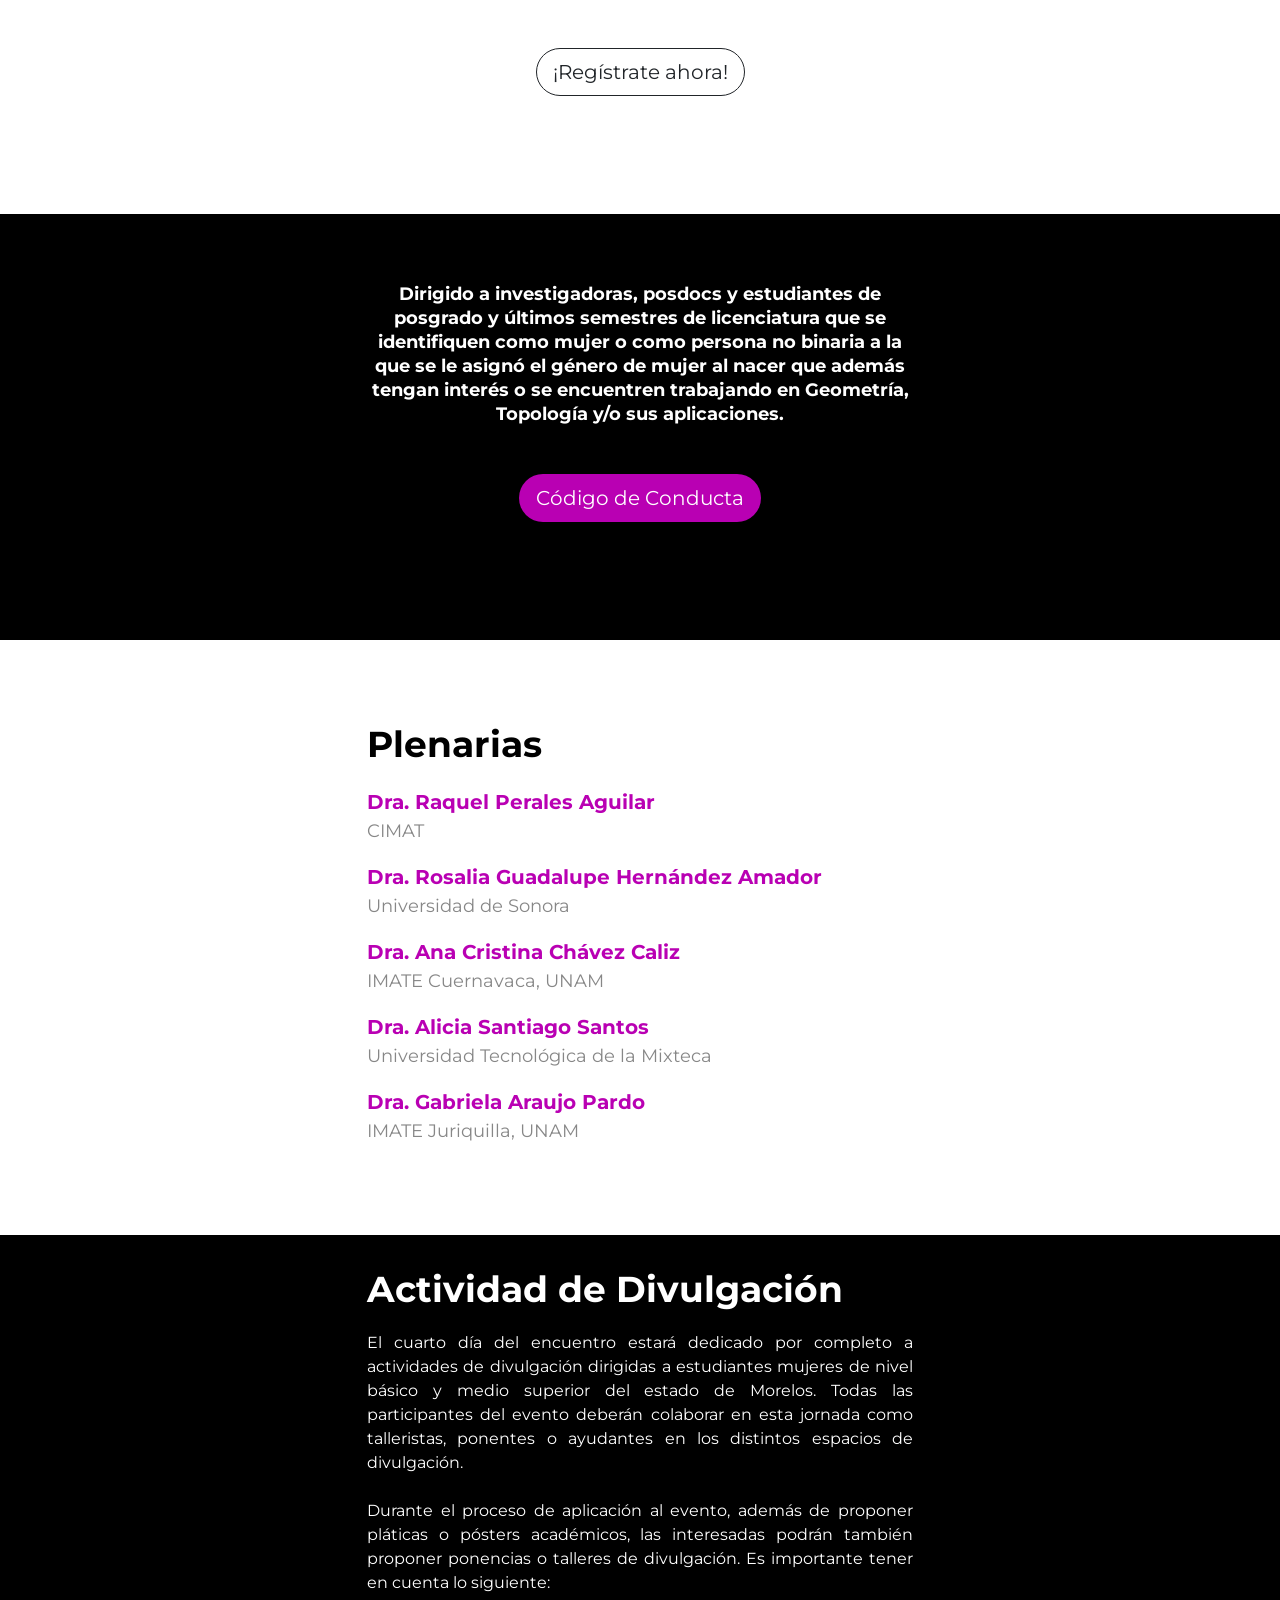
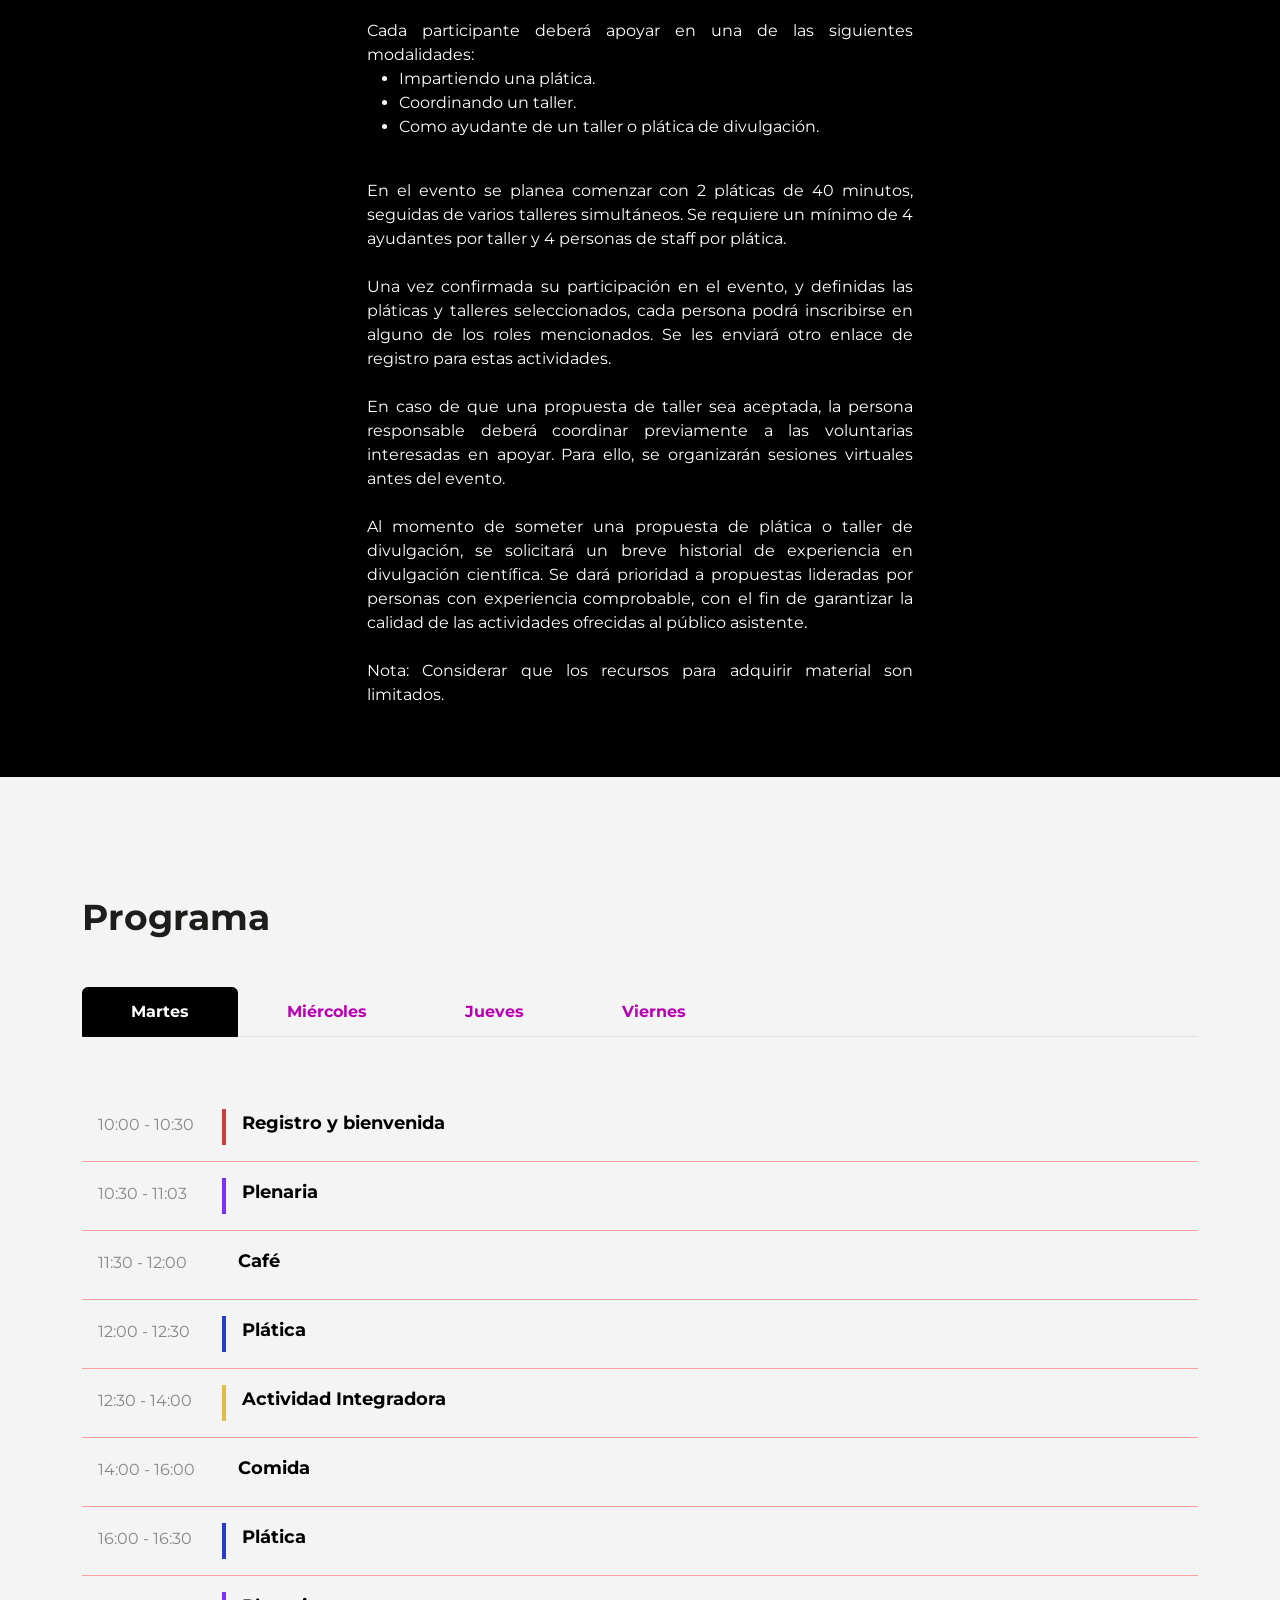
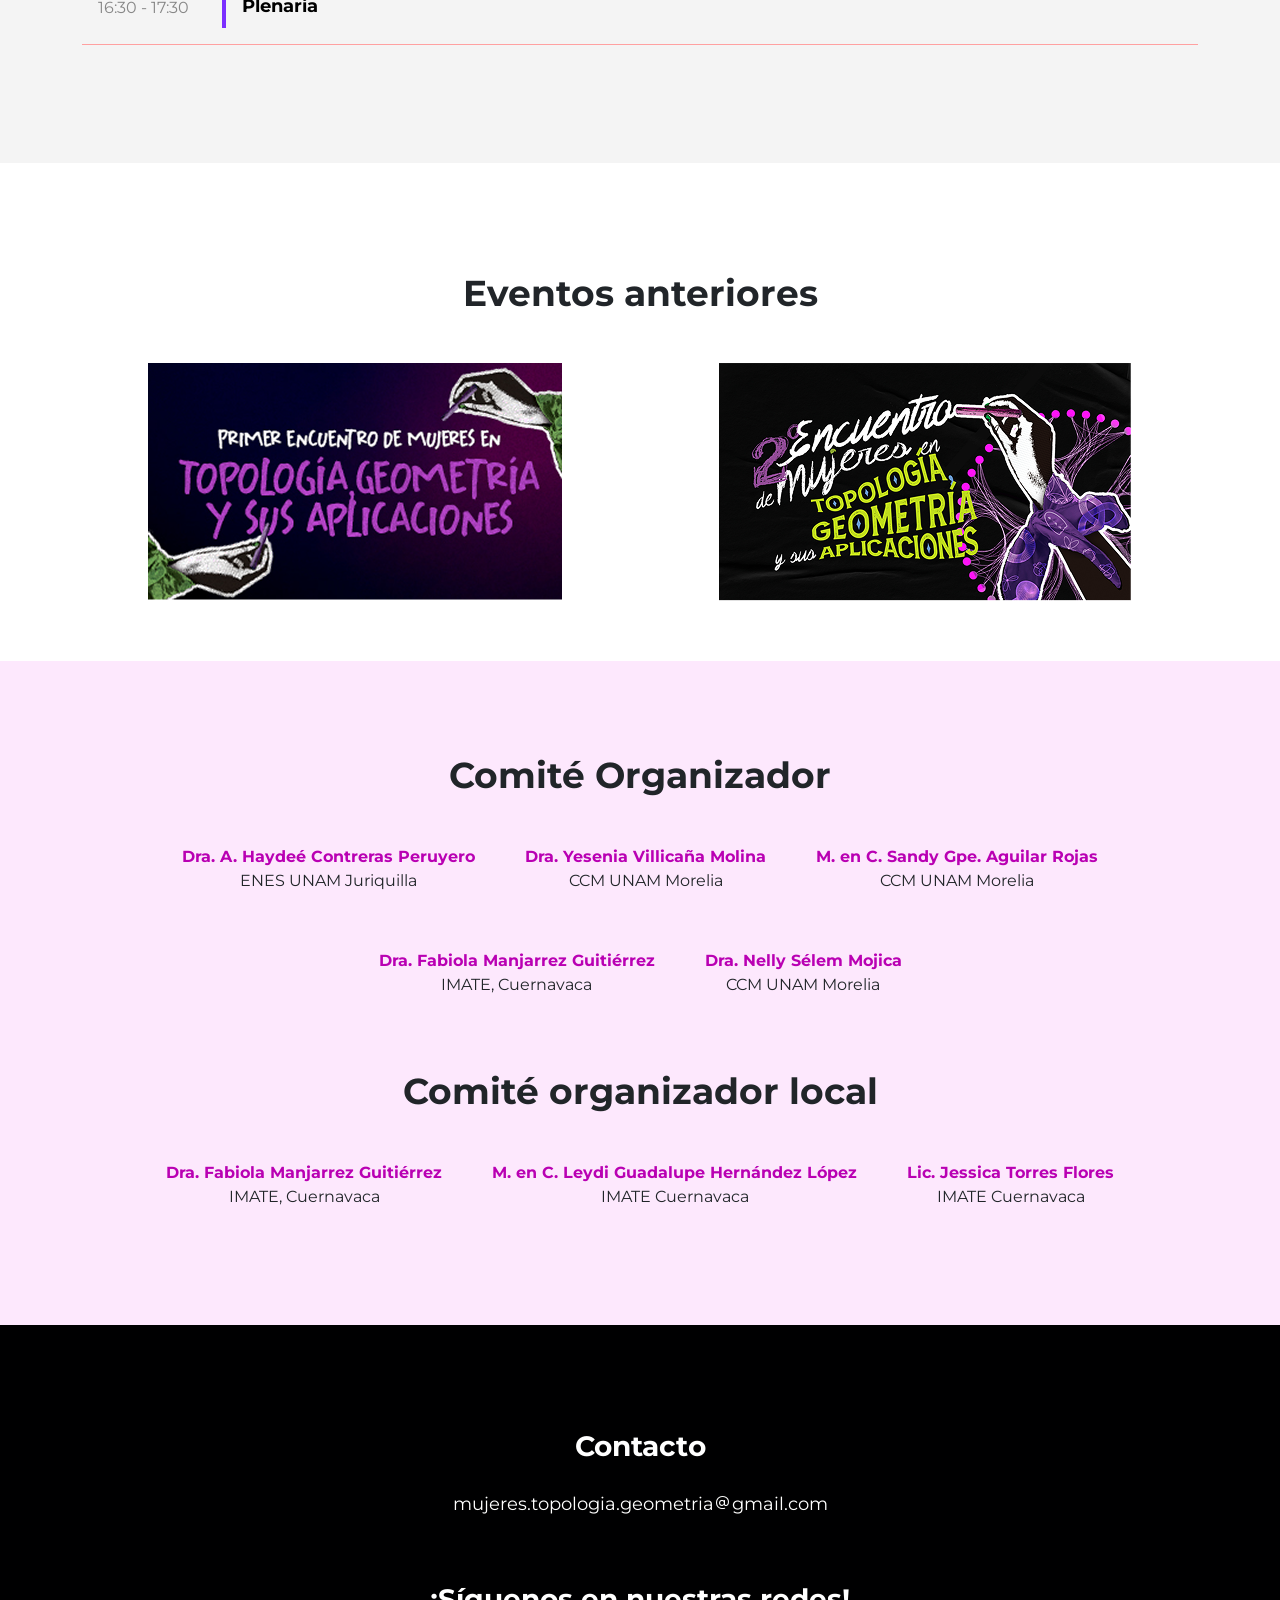
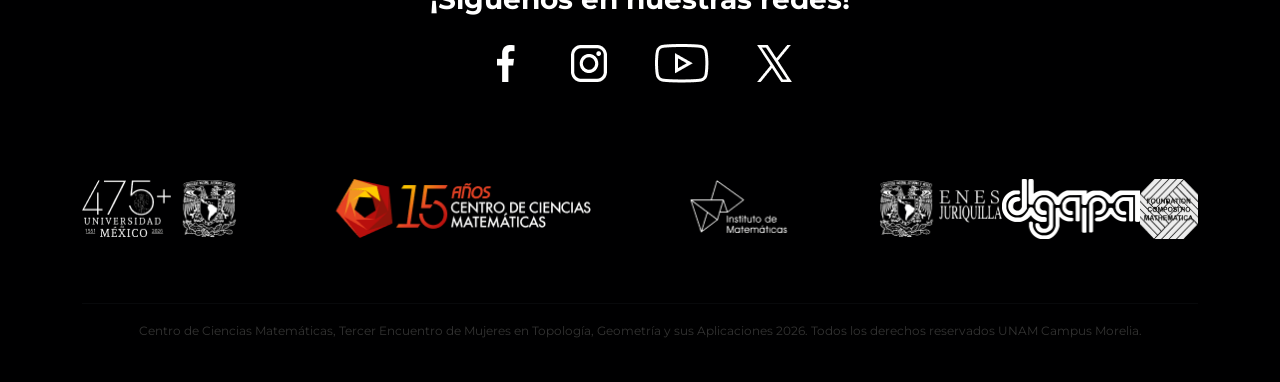
==== commit 386ad8af: "compositio" ====
--- a/index.html
+++ b/index.html
@@ -524,6 +524,7 @@
         <div class="d-flex flex-column justify-content-center flex-md-row justify-content-md-around mt-5">
             <div class="sponsor mb-5 d-flex justify-content-center"><img class="img-fluid" src="img/patrocinadores.png" alt="Logos patrocinadores"></div>
             <div class="sponsor mb-5 d-flex justify-content-center"><img class="img-fluid" src="img/dgapa_blanco.png" alt="Logos patrocinadores"></div>
+            <div class="sponsor mb-5 d-flex justify-content-center"><img class="img-fluid" src="img/compositio.png" alt="Logos patrocinadores"></div>
         </div>
 
         <hr>
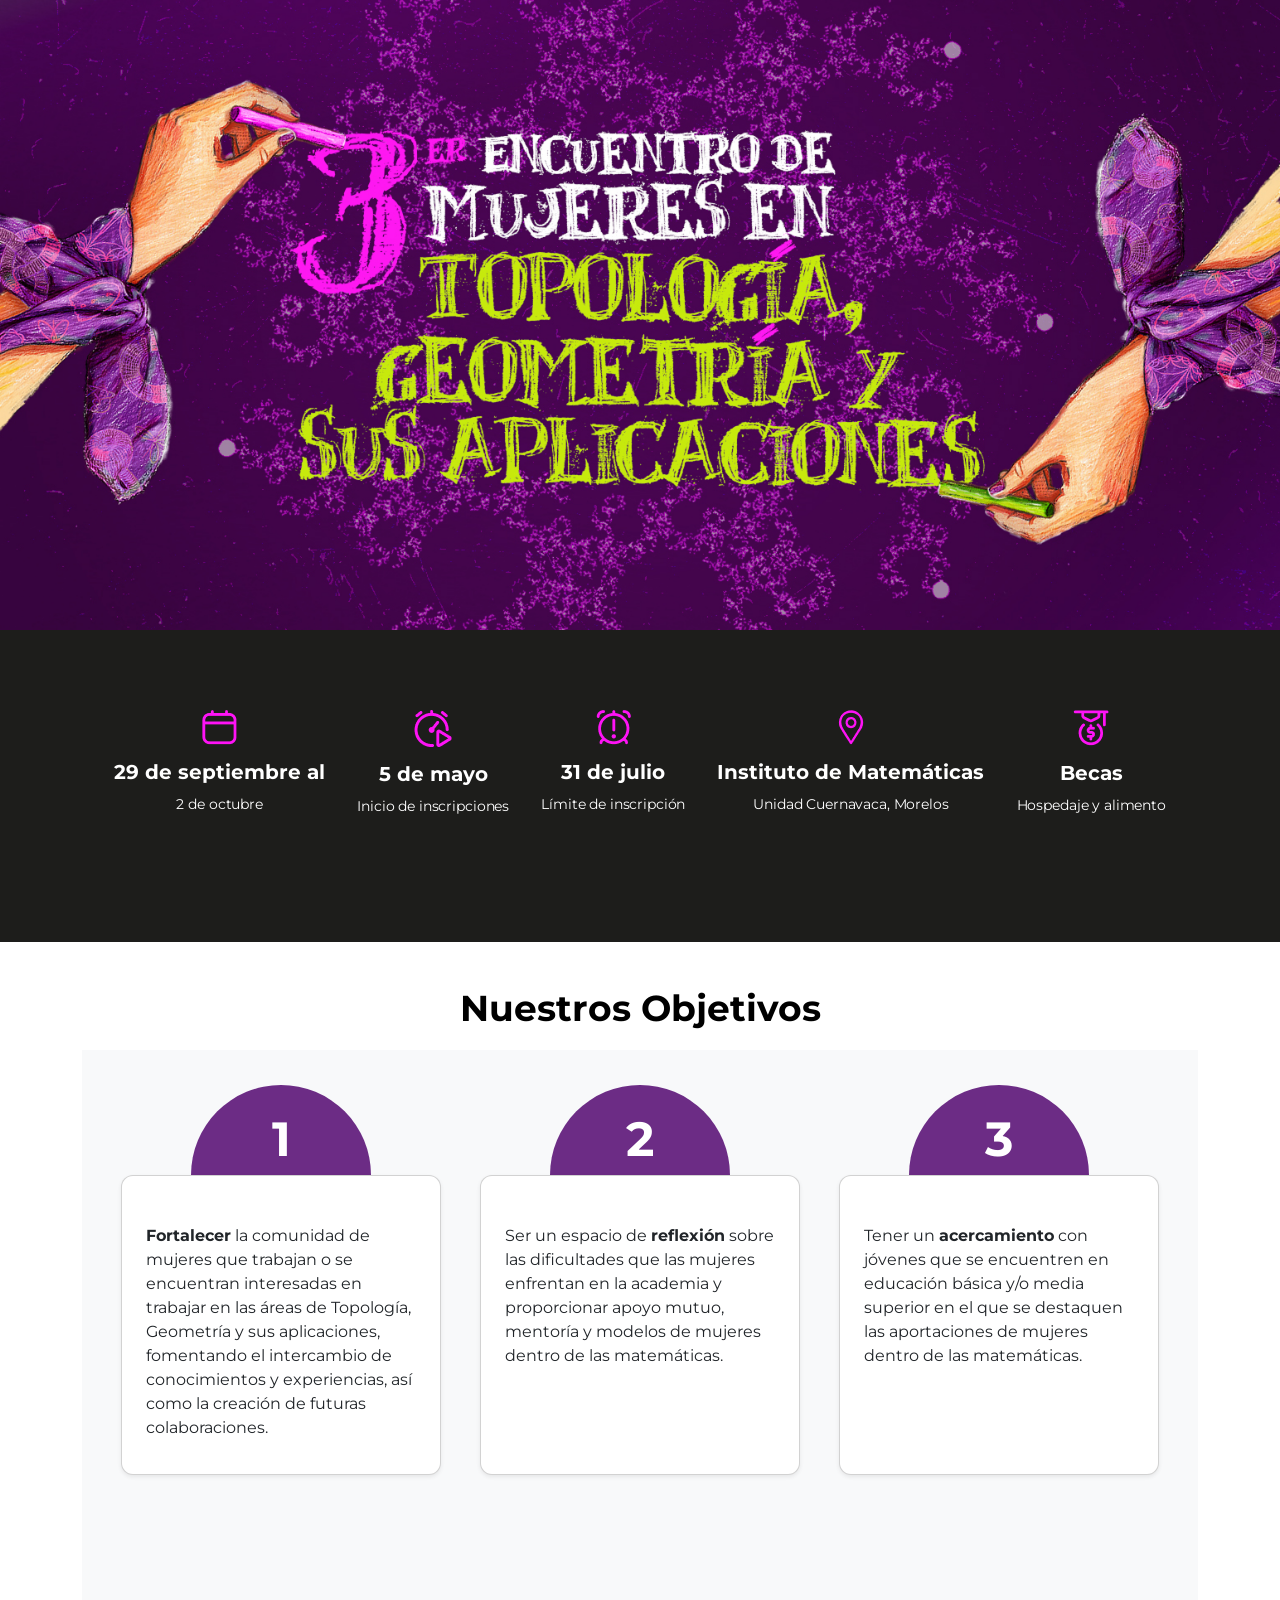
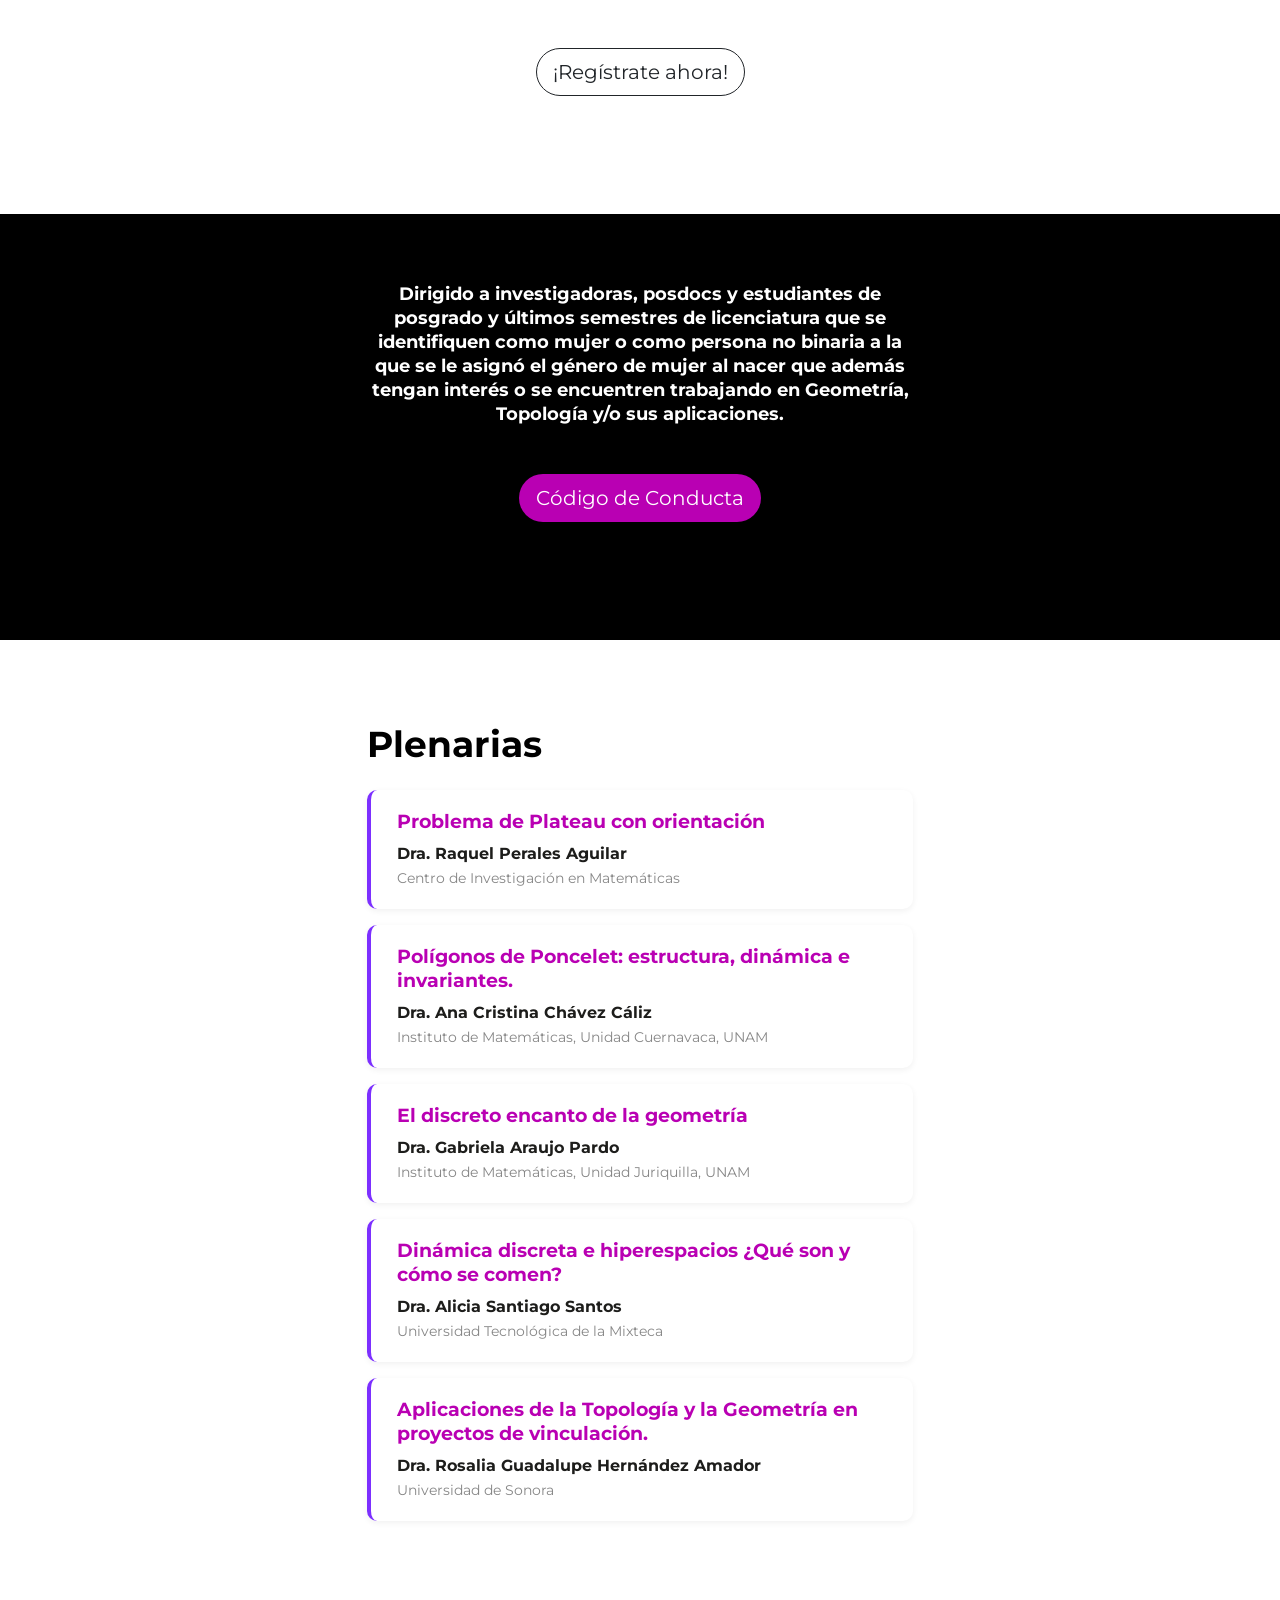
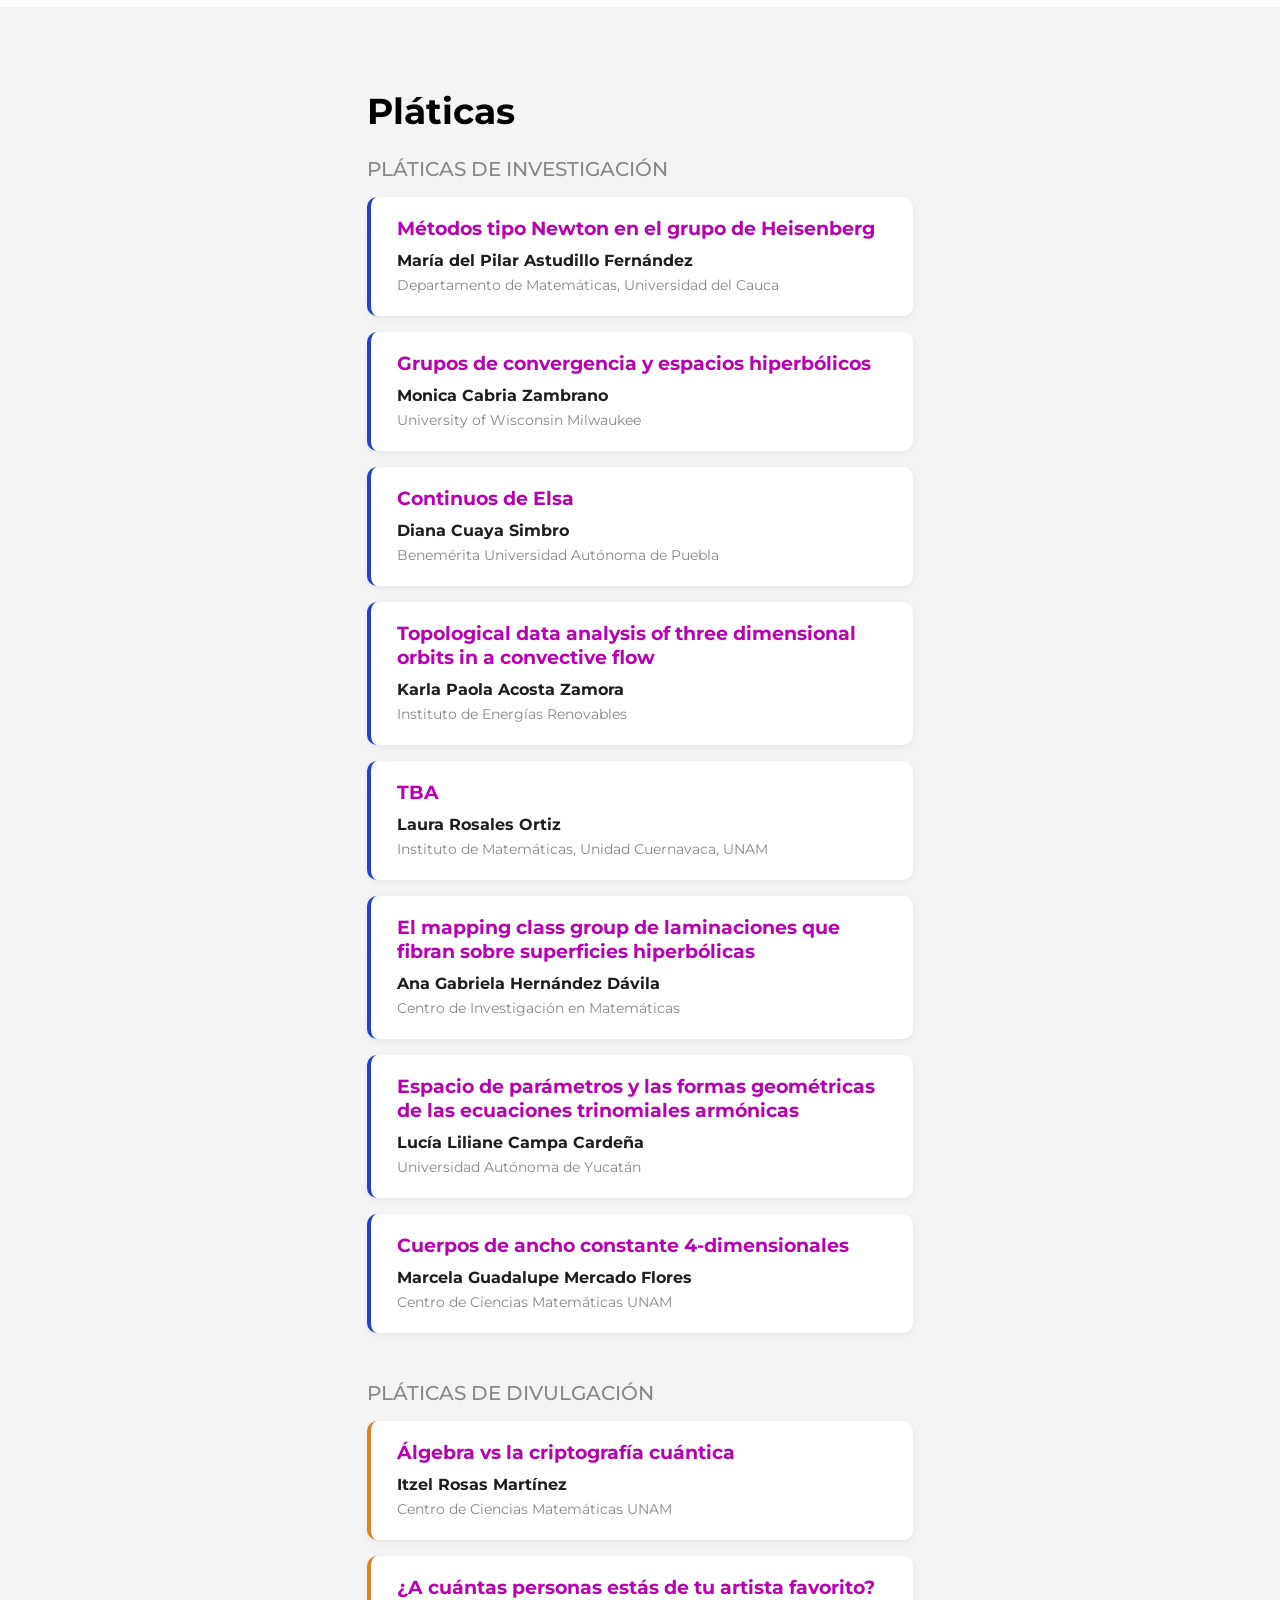
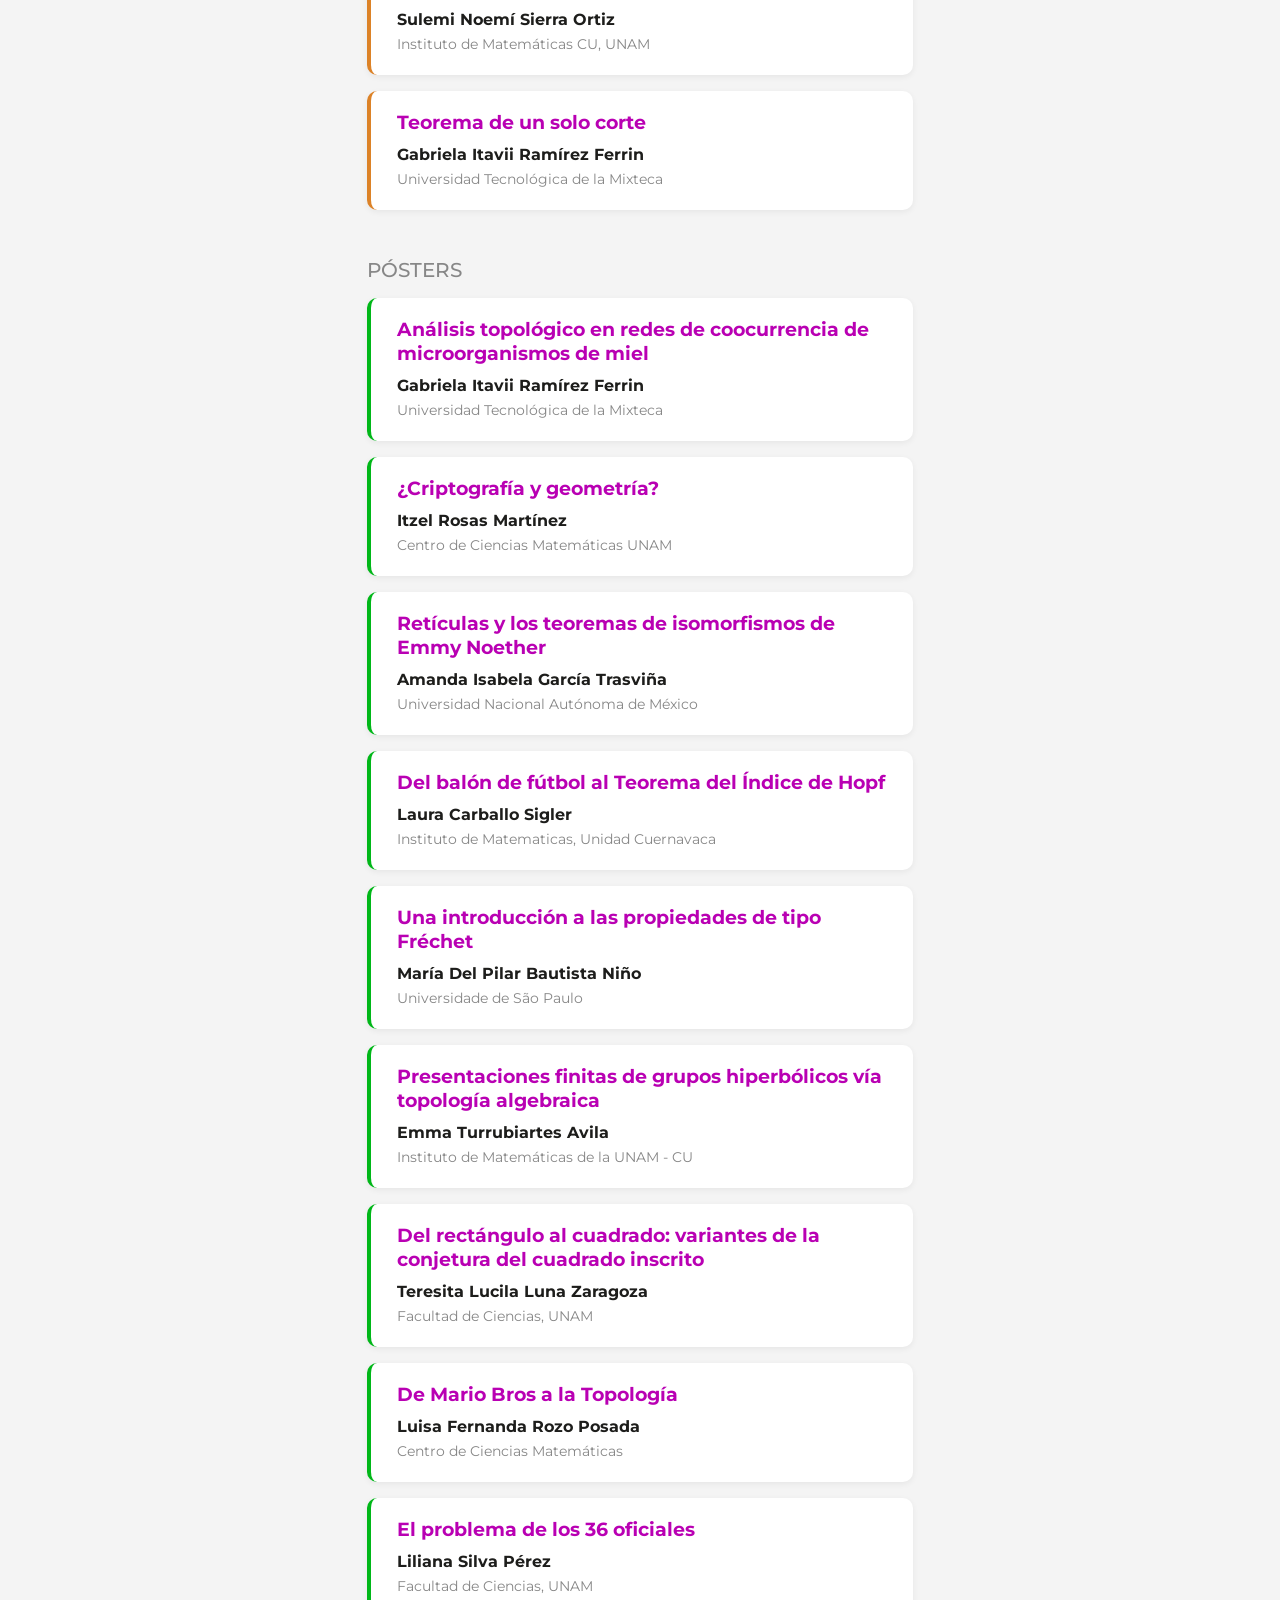
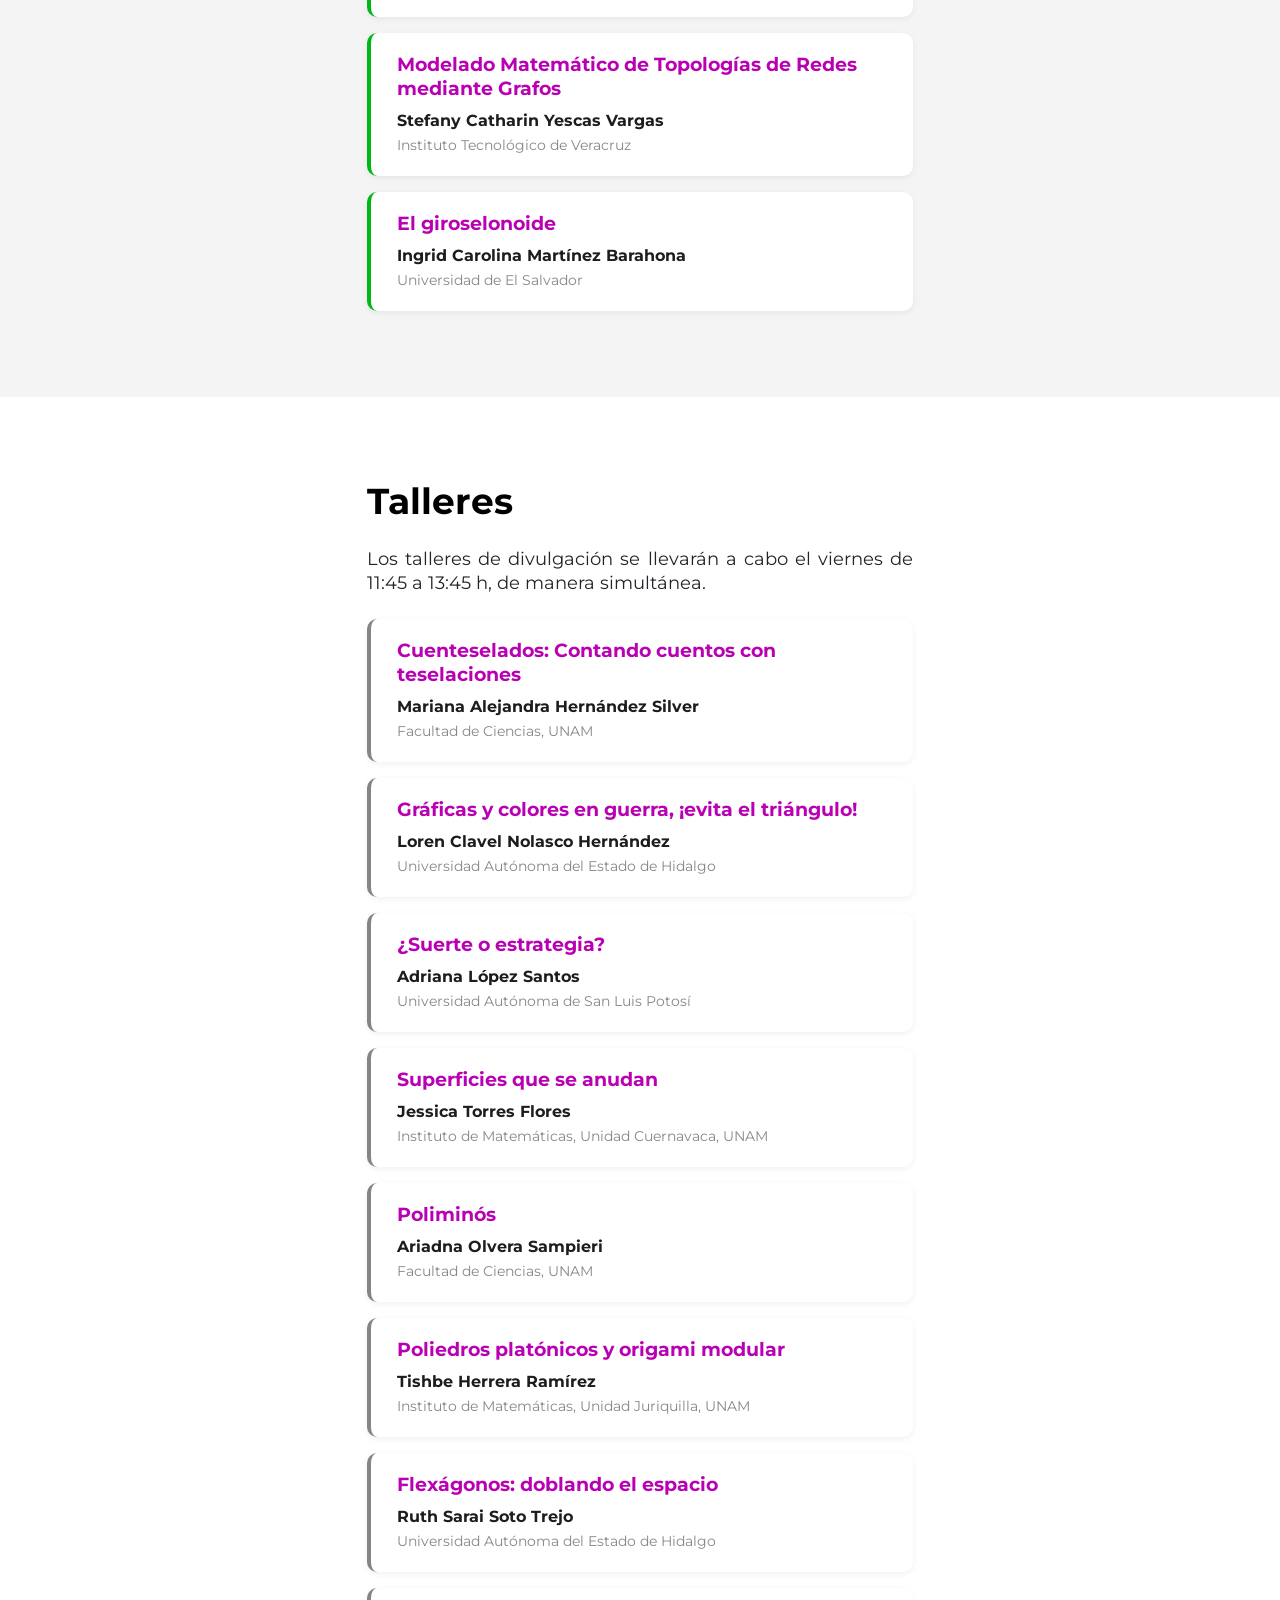
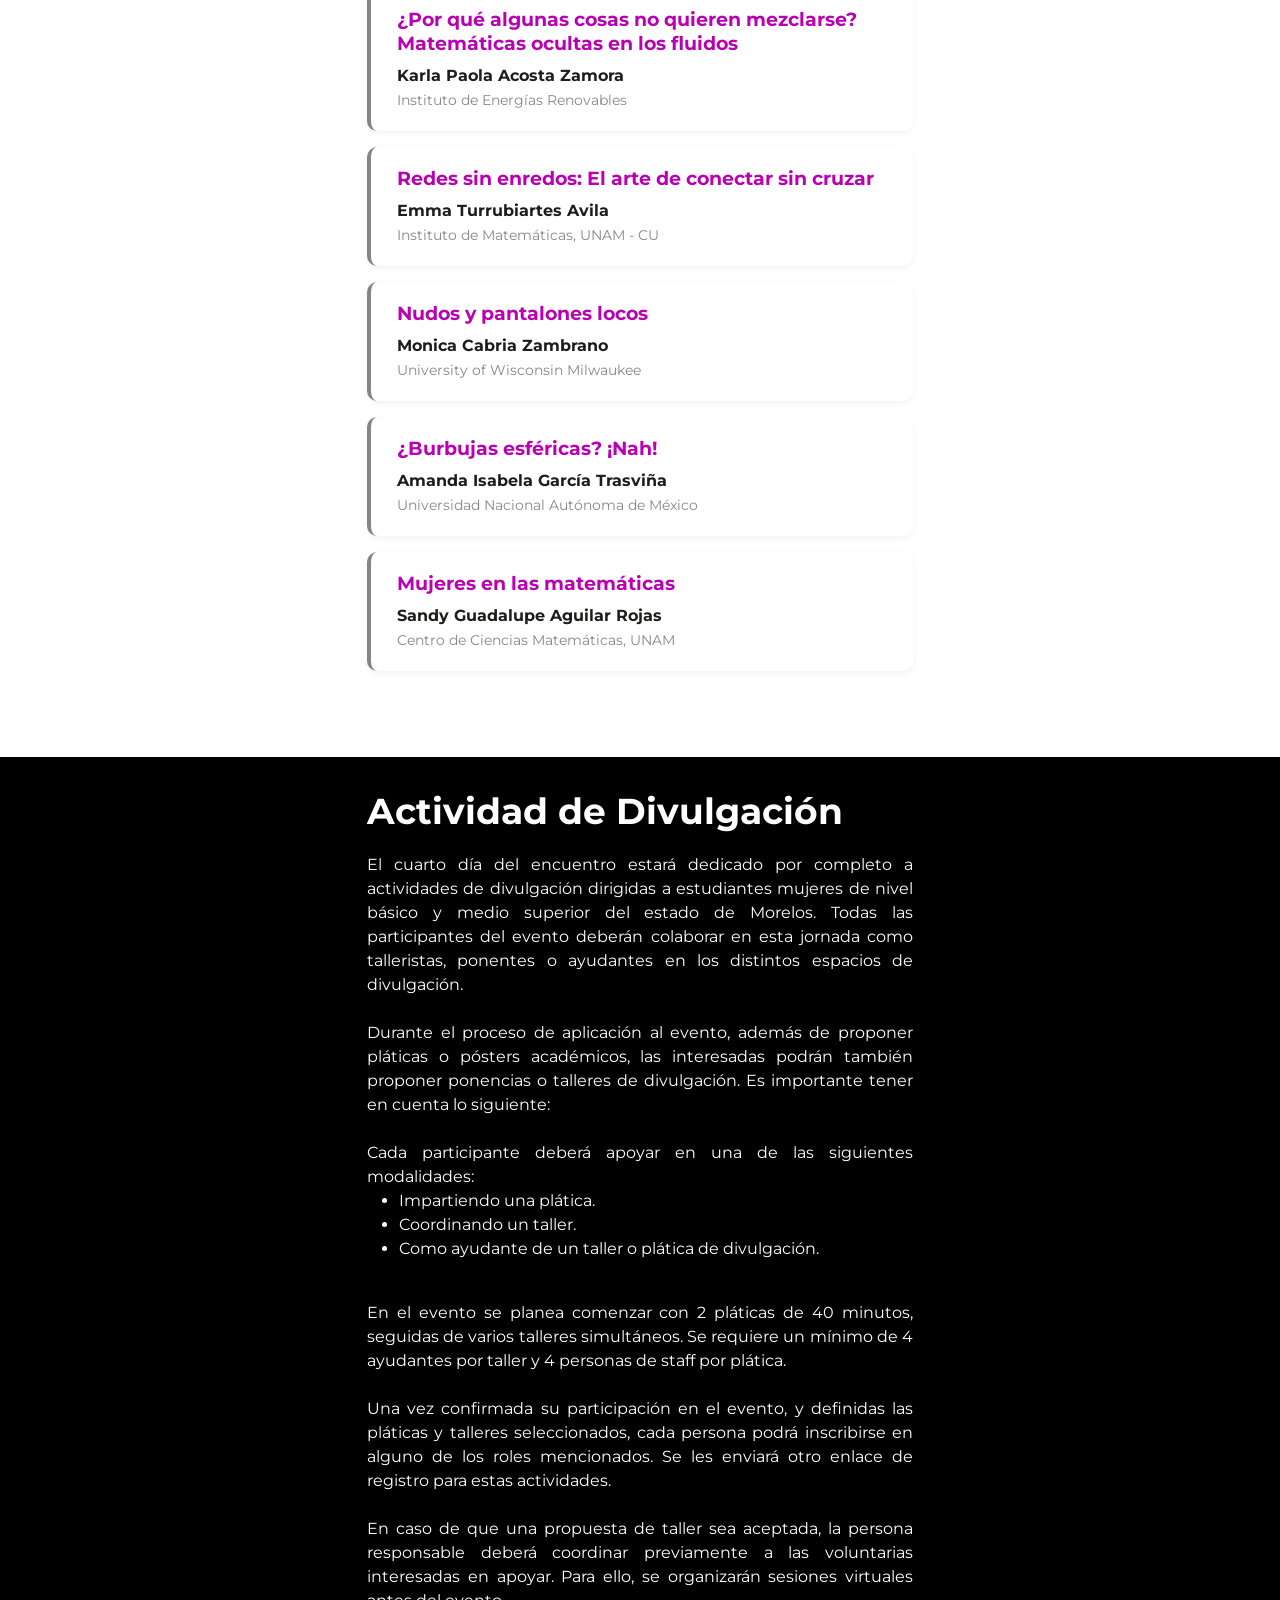
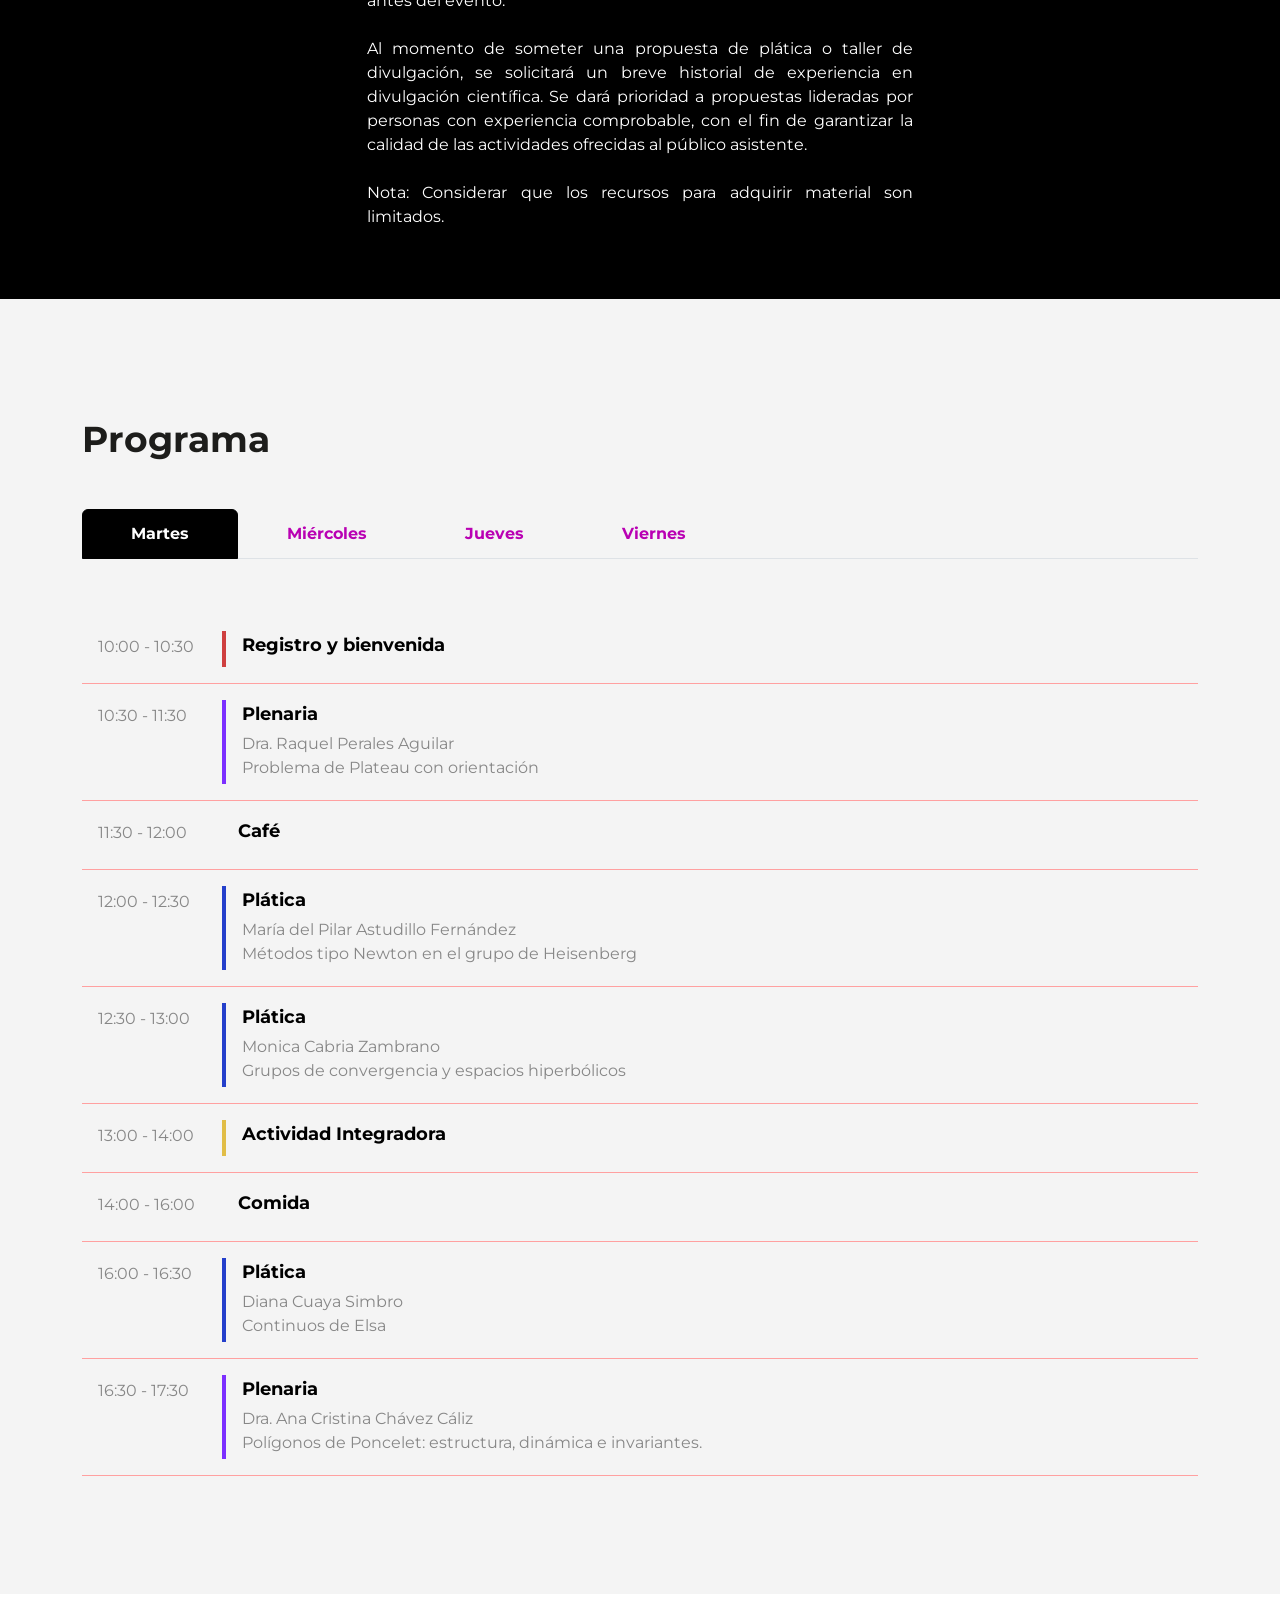
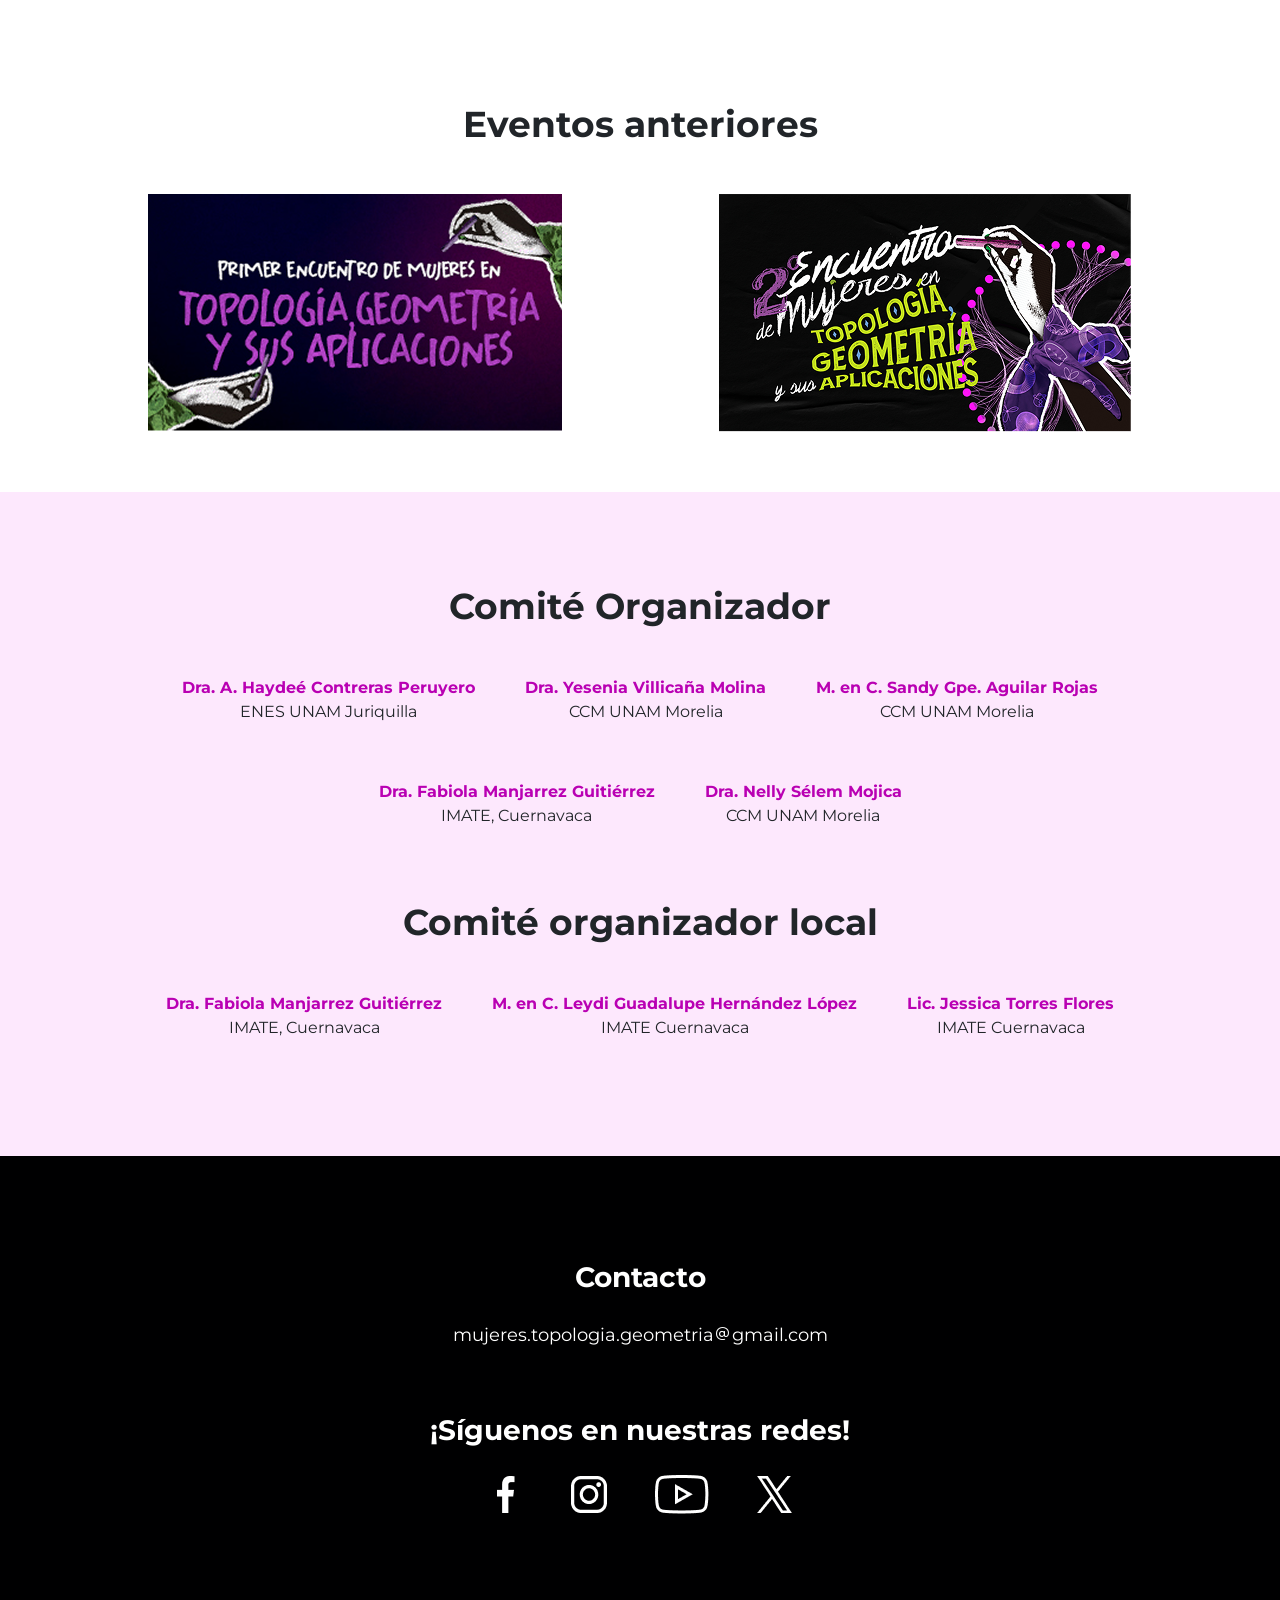
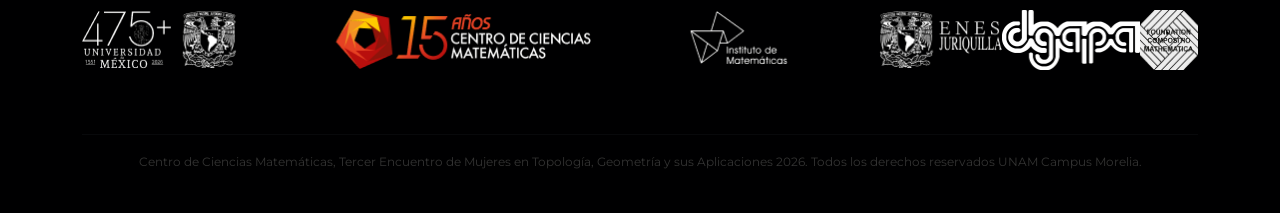
==== commit d80a3088: "Schedule" ====
--- a/index.html
+++ b/index.html
@@ -169,40 +169,314 @@
         <div class="row justify-content-center">
             <div class="col-12 col-md-8 col-lg-6">
                 <h1 class="mb-4">Plenarias</h1>
-                <div class="d-flex align-items-center curso">
-                    <div class="talk">
-                        <div class="title">Dra. Raquel Perales Aguilar</div>
-                        <div class="professor">CIMAT</div>
-                    </div>
-                </div>
-                <div class="d-flex align-items-center curso">
-                    <div class="talk">
-                        <div class="title">Dra. Rosalia Guadalupe Hernández Amador</div>
+                <div class="d-flex align-items-center curso schedule-violet" style="cursor:pointer;" data-bs-toggle="modal" data-bs-target="#plenaria-perales-modal">
+                    <div class="talk">
+                        <div class="title">Problema de Plateau con orientación</div>
+                        <div class="speaker-name">Dra. Raquel Perales Aguilar</div>
+                        <div class="professor">Centro de Investigación en Matemáticas</div>
+                    </div>
+                </div>
+                <div class="d-flex align-items-center curso schedule-violet" style="cursor:pointer;" data-bs-toggle="modal" data-bs-target="#plenaria-chavez-caliz-modal">
+                    <div class="talk">
+                        <div class="title">Polígonos de Poncelet: estructura, dinámica e invariantes.</div>
+                        <div class="speaker-name">Dra. Ana Cristina Chávez Cáliz</div>
+                        <div class="professor">Instituto de Matemáticas, Unidad Cuernavaca, UNAM</div>
+                    </div>
+                </div>
+                <div class="d-flex align-items-center curso schedule-violet" style="cursor:pointer;" data-bs-toggle="modal" data-bs-target="#plenaria-araujo-modal">
+                    <div class="talk">
+                        <div class="title">El discreto encanto de la geometría</div>
+                        <div class="speaker-name">Dra. Gabriela Araujo Pardo</div>
+                        <div class="professor">Instituto de Matemáticas, Unidad Juriquilla, UNAM</div>
+                    </div>
+                </div>
+                <div class="d-flex align-items-center curso schedule-violet" style="cursor:pointer;" data-bs-toggle="modal" data-bs-target="#plenaria-santiago-santos-modal">
+                    <div class="talk">
+                        <div class="title">Dinámica discreta e hiperespacios ¿Qué son y cómo se comen?</div>
+                        <div class="speaker-name">Dra. Alicia Santiago Santos</div>
+                        <div class="professor">Universidad Tecnológica de la Mixteca</div>
+                    </div>
+                </div>
+                <div class="d-flex align-items-center curso schedule-violet" style="cursor:pointer;" data-bs-toggle="modal" data-bs-target="#plenaria-hernandez-amador-modal">
+                    <div class="talk">
+                        <div class="title">Aplicaciones de la Topología y la Geometría en proyectos de vinculación.</div>
+                        <div class="speaker-name">Dra. Rosalia Guadalupe Hernández Amador</div>
                         <div class="professor">Universidad de Sonora</div>
                     </div>
                 </div>
-                <div class="d-flex align-items-center curso">
-                    <div class="talk">
-                        <div class="title"> Dra. Ana Cristina Chávez Caliz</div>
-                        <div class="professor">IMATE Cuernavaca, UNAM</div>
-                    </div>
-                </div>
-                <div class="d-flex align-items-center curso">
-                    <div class="talk">
-                        <div class="title">Dra. Alicia Santiago Santos</div>
+            </div>
+        </div>
+    </div>
+
+</section>
+
+<section id="platicas">
+    <div class="container">
+        <div class="row justify-content-center">
+            <div class="col-12 col-md-8 col-lg-6">
+                <h1 class="mb-4">Pláticas</h1>
+
+                <h5 class="text-uppercase mb-3" style="color:#878787;">Pláticas de investigación</h5>
+
+                <div class="d-flex align-items-center curso schedule-blue" style="cursor:pointer;" data-bs-toggle="modal" data-bs-target="#platica-astudillo-fernandez-modal">
+                    <div class="talk">
+                        <div class="title">Métodos tipo Newton en el grupo de Heisenberg</div>
+                        <div class="speaker-name">María del Pilar Astudillo Fernández</div>
+                        <div class="professor">Departamento de Matemáticas, Universidad del Cauca</div>
+                    </div>
+                </div>
+                <div class="d-flex align-items-center curso schedule-blue" style="cursor:pointer;" data-bs-toggle="modal" data-bs-target="#platica-cabria-zambrano-modal">
+                    <div class="talk">
+                        <div class="title">Grupos de convergencia y espacios hiperbólicos</div>
+                        <div class="speaker-name">Monica Cabria Zambrano</div>
+                        <div class="professor">University of Wisconsin Milwaukee</div>
+                    </div>
+                </div>
+                <div class="d-flex align-items-center curso schedule-blue" style="cursor:pointer;" data-bs-toggle="modal" data-bs-target="#platica-cuaya-simbro-modal">
+                    <div class="talk">
+                        <div class="title">Continuos de Elsa</div>
+                        <div class="speaker-name">Diana Cuaya Simbro</div>
+                        <div class="professor">Benemérita Universidad Autónoma de Puebla</div>
+                    </div>
+                </div>
+                <div class="d-flex align-items-center curso schedule-blue" style="cursor:pointer;" data-bs-toggle="modal" data-bs-target="#platica-acosta-zamora-modal">
+                    <div class="talk">
+                        <div class="title">Topological data analysis of three dimensional orbits in a convective flow</div>
+                        <div class="speaker-name">Karla Paola Acosta Zamora</div>
+                        <div class="professor">Instituto de Energías Renovables</div>
+                    </div>
+                </div>
+                <div class="d-flex align-items-center curso schedule-blue" style="cursor:pointer;" data-bs-toggle="modal" data-bs-target="#platica-rosales-ortiz-modal">
+                    <div class="talk">
+                        <div class="title">TBA</div>
+                        <div class="speaker-name">Laura Rosales Ortiz</div>
+                        <div class="professor">Instituto de Matemáticas, Unidad Cuernavaca, UNAM</div>
+                    </div>
+                </div>
+                <div class="d-flex align-items-center curso schedule-blue" style="cursor:pointer;" data-bs-toggle="modal" data-bs-target="#platica-hernandez-davila-modal">
+                    <div class="talk">
+                        <div class="title">El mapping class group de laminaciones que fibran sobre superficies hiperbólicas</div>
+                        <div class="speaker-name">Ana Gabriela Hernández Dávila</div>
+                        <div class="professor">Centro de Investigación en Matemáticas</div>
+                    </div>
+                </div>
+                <div class="d-flex align-items-center curso schedule-blue" style="cursor:pointer;" data-bs-toggle="modal" data-bs-target="#platica-campa-cardena-modal">
+                    <div class="talk">
+                        <div class="title">Espacio de parámetros y las formas geométricas de las ecuaciones trinomiales armónicas</div>
+                        <div class="speaker-name">Lucía Liliane Campa Cardeña</div>
+                        <div class="professor">Universidad Autónoma de Yucatán</div>
+                    </div>
+                </div>
+                <div class="d-flex align-items-center curso schedule-blue" style="cursor:pointer;" data-bs-toggle="modal" data-bs-target="#platica-mercado-flores-modal">
+                    <div class="talk">
+                        <div class="title">Cuerpos de ancho constante 4-dimensionales</div>
+                        <div class="speaker-name">Marcela Guadalupe Mercado Flores</div>
+                        <div class="professor">Centro de Ciencias Matemáticas UNAM</div>
+                    </div>
+                </div>
+
+                <h5 class="text-uppercase mb-3 mt-5" style="color:#878787;">Pláticas de divulgación</h5>
+
+                <div class="d-flex align-items-center curso schedule-orange" style="cursor:pointer;" data-bs-toggle="modal" data-bs-target="#divulgacion-rosas-martinez-modal">
+                    <div class="talk">
+                        <div class="title">Álgebra vs la criptografía cuántica</div>
+                        <div class="speaker-name">Itzel Rosas Martínez</div>
+                        <div class="professor">Centro de Ciencias Matemáticas UNAM</div>
+                    </div>
+                </div>
+                <div class="d-flex align-items-center curso schedule-orange" style="cursor:pointer;" data-bs-toggle="modal" data-bs-target="#divulgacion-sierra-ortiz-modal">
+                    <div class="talk">
+                        <div class="title">¿A cuántas personas estás de tu artista favorito?</div>
+                        <div class="speaker-name">Sulemi Noemí Sierra Ortiz</div>
+                        <div class="professor">Instituto de Matemáticas CU, UNAM</div>
+                    </div>
+                </div>
+                <div class="d-flex align-items-center curso schedule-orange" style="cursor:pointer;" data-bs-toggle="modal" data-bs-target="#divulgacion-ramirez-ferrin-modal">
+                    <div class="talk">
+                        <div class="title">Teorema de un solo corte</div>
+                        <div class="speaker-name">Gabriela Itavii Ramírez Ferrin</div>
                         <div class="professor">Universidad Tecnológica de la Mixteca</div>
                     </div>
                 </div>
-                <div class="d-flex align-items-center curso">
-                    <div class="talk">
-                        <div class="title">Dra. Gabriela Araujo Pardo</div>
-                        <div class="professor">IMATE Juriquilla, UNAM</div>
-                    </div>
-                </div>
-            </div>
-        </div>
-    </div>
-
+
+                <h5 class="text-uppercase mb-3 mt-5" style="color:#878787;">Pósters</h5>
+
+                <div class="d-flex align-items-center curso schedule-green" style="cursor:pointer;" data-bs-toggle="modal" data-bs-target="#poster-ramirez-ferrin-modal">
+                    <div class="talk">
+                        <div class="title">Análisis topológico en redes de coocurrencia de microorganismos de miel</div>
+                        <div class="speaker-name">Gabriela Itavii Ramírez Ferrin</div>
+                        <div class="professor">Universidad Tecnológica de la Mixteca</div>
+                    </div>
+                </div>
+                <div class="d-flex align-items-center curso schedule-green" style="cursor:pointer;" data-bs-toggle="modal" data-bs-target="#poster-rosas-martinez-modal">
+                    <div class="talk">
+                        <div class="title">¿Criptografía y geometría?</div>
+                        <div class="speaker-name">Itzel Rosas Martínez</div>
+                        <div class="professor">Centro de Ciencias Matemáticas UNAM</div>
+                    </div>
+                </div>
+                <div class="d-flex align-items-center curso schedule-green" style="cursor:pointer;" data-bs-toggle="modal" data-bs-target="#poster-garcia-trasvina-modal">
+                    <div class="talk">
+                        <div class="title">Retículas y los teoremas de isomorfismos de Emmy Noether</div>
+                        <div class="speaker-name">Amanda Isabela García Trasviña</div>
+                        <div class="professor">Universidad Nacional Autónoma de México</div>
+                    </div>
+                </div>
+                <div class="d-flex align-items-center curso schedule-green" style="cursor:pointer;" data-bs-toggle="modal" data-bs-target="#poster-carballo-sigler-modal">
+                    <div class="talk">
+                        <div class="title">Del balón de fútbol al Teorema del Índice de Hopf</div>
+                        <div class="speaker-name">Laura Carballo Sigler</div>
+                        <div class="professor">Instituto de Matematicas, Unidad Cuernavaca</div>
+                    </div>
+                </div>
+                <div class="d-flex align-items-center curso schedule-green" style="cursor:pointer;" data-bs-toggle="modal" data-bs-target="#poster-bautista-nino-modal">
+                    <div class="talk">
+                        <div class="title">Una introducción a las propiedades de tipo Fréchet</div>
+                        <div class="speaker-name">María Del Pilar Bautista Niño</div>
+                        <div class="professor">Universidade de São Paulo</div>
+                    </div>
+                </div>
+                <div class="d-flex align-items-center curso schedule-green" style="cursor:pointer;" data-bs-toggle="modal" data-bs-target="#poster-turrubiartes-avila-modal">
+                    <div class="talk">
+                        <div class="title">Presentaciones finitas de grupos hiperbólicos vía topología algebraica</div>
+                        <div class="speaker-name">Emma Turrubiartes Avila</div>
+                        <div class="professor">Instituto de Matemáticas de la UNAM - CU</div>
+                    </div>
+                </div>
+                <div class="d-flex align-items-center curso schedule-green" style="cursor:pointer;" data-bs-toggle="modal" data-bs-target="#poster-luna-zaragoza-modal">
+                    <div class="talk">
+                        <div class="title">Del rectángulo al cuadrado: variantes de la conjetura del cuadrado inscrito</div>
+                        <div class="speaker-name">Teresita Lucila Luna Zaragoza</div>
+                        <div class="professor">Facultad de Ciencias, UNAM</div>
+                    </div>
+                </div>
+                <div class="d-flex align-items-center curso schedule-green" style="cursor:pointer;" data-bs-toggle="modal" data-bs-target="#poster-rozo-posada-modal">
+                    <div class="talk">
+                        <div class="title">De Mario Bros a la Topología</div>
+                        <div class="speaker-name">Luisa Fernanda Rozo Posada</div>
+                        <div class="professor">Centro de Ciencias Matemáticas</div>
+                    </div>
+                </div>
+                <div class="d-flex align-items-center curso schedule-green" style="cursor:pointer;" data-bs-toggle="modal" data-bs-target="#poster-silva-perez-modal">
+                    <div class="talk">
+                        <div class="title">El problema de los 36 oficiales</div>
+                        <div class="speaker-name">Liliana Silva Pérez</div>
+                        <div class="professor">Facultad de Ciencias, UNAM</div>
+                    </div>
+                </div>
+                <div class="d-flex align-items-center curso schedule-green" style="cursor:pointer;" data-bs-toggle="modal" data-bs-target="#poster-yescas-vargas-modal">
+                    <div class="talk">
+                        <div class="title">Modelado Matemático de Topologías de Redes mediante Grafos</div>
+                        <div class="speaker-name">Stefany Catharin Yescas Vargas</div>
+                        <div class="professor">Instituto Tecnológico de Veracruz</div>
+                    </div>
+                </div>
+                <div class="d-flex align-items-center curso schedule-green" style="cursor:pointer;" data-bs-toggle="modal" data-bs-target="#poster-martinez-barahona-modal">
+                    <div class="talk">
+                        <div class="title">El giroselonoide</div>
+                        <div class="speaker-name">Ingrid Carolina Martínez Barahona</div>
+                        <div class="professor">Universidad de El Salvador</div>
+                    </div>
+                </div>
+            </div>
+        </div>
+    </div>
+</section>
+
+<section id="talleres">
+    <div class="container">
+        <div class="row justify-content-center">
+            <div class="col-12 col-md-8 col-lg-6">
+                <h1 class="mb-4">Talleres</h1>
+                <div class="content mb-4">Los talleres de divulgación se llevarán a cabo el viernes de 11:45 a 13:45 h, de manera simultánea.</div>
+
+                <div class="d-flex align-items-center curso schedule-grey" style="cursor:pointer;" data-bs-toggle="modal" data-bs-target="#taller-hernandez-silver-modal">
+                    <div class="talk">
+                        <div class="title">Cuenteselados: Contando cuentos con teselaciones</div>
+                        <div class="speaker-name">Mariana Alejandra Hernández Silver</div>
+                        <div class="professor">Facultad de Ciencias, UNAM</div>
+                    </div>
+                </div>
+                <div class="d-flex align-items-center curso schedule-grey" style="cursor:pointer;" data-bs-toggle="modal" data-bs-target="#taller-nolasco-hernandez-modal">
+                    <div class="talk">
+                        <div class="title">Gráficas y colores en guerra, ¡evita el triángulo!</div>
+                        <div class="speaker-name">Loren Clavel Nolasco Hernández</div>
+                        <div class="professor">Universidad Autónoma del Estado de Hidalgo</div>
+                    </div>
+                </div>
+                <div class="d-flex align-items-center curso schedule-grey" style="cursor:pointer;" data-bs-toggle="modal" data-bs-target="#taller-lopez-santos-modal">
+                    <div class="talk">
+                        <div class="title">¿Suerte o estrategia?</div>
+                        <div class="speaker-name">Adriana López Santos</div>
+                        <div class="professor">Universidad Autónoma de San Luis Potosí</div>
+                    </div>
+                </div>
+                <div class="d-flex align-items-center curso schedule-grey" style="cursor:pointer;" data-bs-toggle="modal" data-bs-target="#taller-torres-flores-modal">
+                    <div class="talk">
+                        <div class="title">Superficies que se anudan</div>
+                        <div class="speaker-name">Jessica Torres Flores</div>
+                        <div class="professor">Instituto de Matemáticas, Unidad Cuernavaca, UNAM</div>
+                    </div>
+                </div>
+                <div class="d-flex align-items-center curso schedule-grey" style="cursor:pointer;" data-bs-toggle="modal" data-bs-target="#taller-olvera-sampieri-modal">
+                    <div class="talk">
+                        <div class="title">Poliminós</div>
+                        <div class="speaker-name">Ariadna Olvera Sampieri</div>
+                        <div class="professor">Facultad de Ciencias, UNAM</div>
+                    </div>
+                </div>
+                <div class="d-flex align-items-center curso schedule-grey" style="cursor:pointer;" data-bs-toggle="modal" data-bs-target="#taller-herrera-ramirez-modal">
+                    <div class="talk">
+                        <div class="title">Poliedros platónicos y origami modular</div>
+                        <div class="speaker-name">Tishbe Herrera Ramírez</div>
+                        <div class="professor">Instituto de Matemáticas, Unidad Juriquilla, UNAM</div>
+                    </div>
+                </div>
+                <div class="d-flex align-items-center curso schedule-grey" style="cursor:pointer;" data-bs-toggle="modal" data-bs-target="#taller-soto-trejo-modal">
+                    <div class="talk">
+                        <div class="title">Flexágonos: doblando el espacio</div>
+                        <div class="speaker-name">Ruth Sarai Soto Trejo</div>
+                        <div class="professor">Universidad Autónoma del Estado de Hidalgo</div>
+                    </div>
+                </div>
+                <div class="d-flex align-items-center curso schedule-grey" style="cursor:pointer;" data-bs-toggle="modal" data-bs-target="#taller-acosta-zamora-modal">
+                    <div class="talk">
+                        <div class="title">¿Por qué algunas cosas no quieren mezclarse? Matemáticas ocultas en los fluidos</div>
+                        <div class="speaker-name">Karla Paola Acosta Zamora</div>
+                        <div class="professor">Instituto de Energías Renovables</div>
+                    </div>
+                </div>
+                <div class="d-flex align-items-center curso schedule-grey" style="cursor:pointer;" data-bs-toggle="modal" data-bs-target="#taller-turrubiartes-avila-modal">
+                    <div class="talk">
+                        <div class="title">Redes sin enredos: El arte de conectar sin cruzar</div>
+                        <div class="speaker-name">Emma Turrubiartes Avila</div>
+                        <div class="professor">Instituto de Matemáticas, UNAM - CU</div>
+                    </div>
+                </div>
+                <div class="d-flex align-items-center curso schedule-grey" style="cursor:pointer;" data-bs-toggle="modal" data-bs-target="#taller-cabria-zambrano-modal">
+                    <div class="talk">
+                        <div class="title">Nudos y pantalones locos</div>
+                        <div class="speaker-name">Monica Cabria Zambrano</div>
+                        <div class="professor">University of Wisconsin Milwaukee</div>
+                    </div>
+                </div>
+                <div class="d-flex align-items-center curso schedule-grey" style="cursor:pointer;" data-bs-toggle="modal" data-bs-target="#taller-garcia-trasvina-modal">
+                    <div class="talk">
+                        <div class="title">¿Burbujas esféricas? ¡Nah!</div>
+                        <div class="speaker-name">Amanda Isabela García Trasviña</div>
+                        <div class="professor">Universidad Nacional Autónoma de México</div>
+                    </div>
+                </div>
+                <div class="d-flex align-items-center curso schedule-grey" style="cursor:pointer;" data-bs-toggle="modal" data-bs-target="#taller-aguilar-rojas-modal">
+                    <div class="talk">
+                        <div class="title">Mujeres en las matemáticas</div>
+                        <div class="speaker-name">Sandy Guadalupe Aguilar Rojas</div>
+                        <div class="professor">Centro de Ciencias Matemáticas, UNAM</div>
+                    </div>
+                </div>
+            </div>
+        </div>
+    </div>
 </section>
 
 <section id="divulgacion">
@@ -261,29 +535,108 @@
                 <div class="schedule-day d-flex flex-column">
                     <div class="schedule-event d-flex flex-row">
                         <div class="schedule-time">10:00 - 10:30</div>
-                        <div class="d-flex flex-column">
-                            <div class="schedule-talk schedule-red" data-bs-toggle="modal" data-bs-target="#">
-                                <div class="schedule-title">Registro y bienvenida</div>
-                                <div class="schedule-professor"></div>
-                            </div>
-                        </div>
-                    </div>
-                    <div class="schedule-event d-flex flex-row">
-                        <div class="schedule-time">10:30 - 11:03</div>
-                        <div class="schedule-talk schedule-violet">
+                        <div class="schedule-talk schedule-red">
+                            <div class="schedule-title">Registro y bienvenida</div>
+                        </div>
+                    </div>
+                    <div class="schedule-event d-flex flex-row">
+                        <div class="schedule-time">10:30 - 11:30</div>
+                        <div class="schedule-talk schedule-violet" data-bs-toggle="modal" data-bs-target="#plenaria-perales-modal">
                             <div class="schedule-title">Plenaria</div>
+                            <div class="schedule-professor">Dra. Raquel Perales Aguilar</div>
+                            <div class="schedule-professor">Problema de Plateau con orientación</div>
                         </div>
                     </div>
                     <div class="schedule-event d-flex flex-row">
                         <div class="schedule-time">11:30 - 12:00</div>
-                        <div class="schedule-talk" data-bs-toggle="modal" data-bs-target="#">
+                        <div class="schedule-talk">
                             <div class="schedule-title">Café</div>
                         </div>
                     </div>
                     <div class="schedule-event d-flex flex-row">
                         <div class="schedule-time">12:00 - 12:30</div>
-                        <div class="schedule-talk schedule-blue" data-bs-toggle="modal" data-bs-target="#">
+                        <div class="schedule-talk schedule-blue" data-bs-toggle="modal" data-bs-target="#platica-astudillo-fernandez-modal">
                             <div class="schedule-title">Plática</div>
+                            <div class="schedule-professor">María del Pilar Astudillo Fernández</div>
+                            <div class="schedule-professor">Métodos tipo Newton en el grupo de Heisenberg</div>
+                        </div>
+                    </div>
+                    <div class="schedule-event d-flex flex-row">
+                        <div class="schedule-time">12:30 - 13:00</div>
+                        <div class="schedule-talk schedule-blue" data-bs-toggle="modal" data-bs-target="#platica-cabria-zambrano-modal">
+                            <div class="schedule-title">Plática</div>
+                            <div class="schedule-professor">Monica Cabria Zambrano</div>
+                            <div class="schedule-professor">Grupos de convergencia y espacios hiperbólicos</div>
+                        </div>
+                    </div>
+                    <div class="schedule-event d-flex flex-row">
+                        <div class="schedule-time">13:00 - 14:00</div>
+                        <div class="schedule-talk schedule-yellow">
+                            <div class="schedule-title">Actividad Integradora</div>
+                        </div>
+                    </div>
+                    <div class="schedule-event d-flex flex-row">
+                        <div class="schedule-time">14:00 - 16:00</div>
+                        <div class="schedule-talk">
+                            <div class="schedule-title">Comida</div>
+                        </div>
+                    </div>
+                    <div class="schedule-event d-flex flex-row">
+                        <div class="schedule-time">16:00 - 16:30</div>
+                        <div class="schedule-talk schedule-blue" data-bs-toggle="modal" data-bs-target="#platica-cuaya-simbro-modal">
+                            <div class="schedule-title">Plática</div>
+                            <div class="schedule-professor">Diana Cuaya Simbro</div>
+                            <div class="schedule-professor">Continuos de Elsa</div>
+                        </div>
+                    </div>
+                    <div class="schedule-event d-flex flex-row">
+                        <div class="schedule-time">16:30 - 17:30</div>
+                        <div class="schedule-talk schedule-violet" data-bs-toggle="modal" data-bs-target="#plenaria-chavez-caliz-modal">
+                            <div class="schedule-title">Plenaria</div>
+                            <div class="schedule-professor">Dra. Ana Cristina Chávez Cáliz</div>
+                            <div class="schedule-professor">Polígonos de Poncelet: estructura, dinámica e invariantes.</div>
+                        </div>
+                    </div>
+                </div>
+            </div>
+            <div class="tab-pane" id="tabpanel-2" role="tabpanel" aria-labelledby="tab-2">
+                <div class="schedule-day d-flex flex-column">
+                    <div class="schedule-event d-flex flex-row">
+                        <div class="schedule-time">9:30 - 10:30</div>
+                        <div class="schedule-talk schedule-violet" data-bs-toggle="modal" data-bs-target="#plenaria-araujo-modal">
+                            <div class="schedule-title">Plenaria</div>
+                            <div class="schedule-professor">Dra. Gabriela Araujo Pardo</div>
+                            <div class="schedule-professor">El discreto encanto de la geometría</div>
+                        </div>
+                    </div>
+                    <div class="schedule-event d-flex flex-row">
+                        <div class="schedule-time">10:30 - 11:00</div>
+                        <div class="schedule-talk schedule-blue" data-bs-toggle="modal" data-bs-target="#platica-acosta-zamora-modal">
+                            <div class="schedule-title">Plática</div>
+                            <div class="schedule-professor">Karla Paola Acosta Zamora</div>
+                            <div class="schedule-professor">Topological data analysis of three dimensional orbits in a convective flow</div>
+                        </div>
+                    </div>
+                    <div class="schedule-event d-flex flex-row">
+                        <div class="schedule-time">11:00 - 11:30</div>
+                        <div class="schedule-talk schedule-blue" data-bs-toggle="modal" data-bs-target="#platica-rosales-ortiz-modal">
+                            <div class="schedule-title">Plática</div>
+                            <div class="schedule-professor">Laura Rosales Ortiz</div>
+                            <div class="schedule-professor">TBA</div>
+                        </div>
+                    </div>
+                    <div class="schedule-event d-flex flex-row">
+                        <div class="schedule-time">11:30 - 12:00</div>
+                        <div class="schedule-talk">
+                            <div class="schedule-title">Café</div>
+                        </div>
+                    </div>
+                    <div class="schedule-event d-flex flex-row">
+                        <div class="schedule-time">12:00 - 12:30</div>
+                        <div class="schedule-talk schedule-blue" data-bs-toggle="modal" data-bs-target="#platica-hernandez-davila-modal">
+                            <div class="schedule-title">Plática</div>
+                            <div class="schedule-professor">Ana Gabriela Hernández Dávila</div>
+                            <div class="schedule-professor">El mapping class group de laminaciones que fibran sobre superficies hiperbólicas</div>
                         </div>
                     </div>
                     <div class="schedule-event d-flex flex-row">
@@ -299,55 +652,45 @@
                         </div>
                     </div>
                     <div class="schedule-event d-flex flex-row">
-                        <div class="schedule-time">16:00 - 16:30</div>
-                        <div class="schedule-talk schedule-blue">
+                        <div class="schedule-time">16:00 - 17:00</div>
+                        <div class="schedule-talk schedule-violet" data-bs-toggle="modal" data-bs-target="#plenaria-santiago-santos-modal">
+                            <div class="schedule-title">Plenaria</div>
+                            <div class="schedule-professor">Dra. Alicia Santiago Santos</div>
+                            <div class="schedule-professor">Dinámica discreta e hiperespacios ¿Qué son y cómo se comen?</div>
+                        </div>
+                    </div>
+                </div>
+            </div>
+            <div class="tab-pane" id="tabpanel-3" role="tabpanel" aria-labelledby="tab-3">
+                <div class="schedule-day d-flex flex-column">
+                    <div class="schedule-event d-flex flex-row">
+                        <div class="schedule-time">9:30 - 10:00</div>
+                        <div class="schedule-talk schedule-blue" data-bs-toggle="modal" data-bs-target="#platica-campa-cardena-modal">
                             <div class="schedule-title">Plática</div>
-                        </div>
-                    </div>
-                    <div class="schedule-event d-flex flex-row">
-                        <div class="schedule-time">16:30 - 17:30</div>
-                        <div class="schedule-talk schedule-violet">
+                            <div class="schedule-professor">Lucía Liliane Campa Cardeña</div>
+                            <div class="schedule-professor">Espacio de parámetros y las formas geométricas de las ecuaciones trinomiales armónicas</div>
+                        </div>
+                    </div>
+                    <div class="schedule-event d-flex flex-row">
+                        <div class="schedule-time">10:00 - 10:30</div>
+                        <div class="schedule-talk schedule-blue" data-bs-toggle="modal" data-bs-target="#platica-mercado-flores-modal">
+                            <div class="schedule-title">Plática</div>
+                            <div class="schedule-professor">Marcela Guadalupe Mercado Flores</div>
+                            <div class="schedule-professor">Cuerpos de ancho constante 4-dimensionales</div>
+                        </div>
+                    </div>
+                    <div class="schedule-event d-flex flex-row py-5">
+                        <div class="schedule-time">10:30 - 13:00</div>
+                        <div class="schedule-talk schedule-green">
+                            <div class="schedule-title">Café + Pósters</div>
+                        </div>
+                    </div>
+                    <div class="schedule-event d-flex flex-row">
+                        <div class="schedule-time">13:00 - 14:00</div>
+                        <div class="schedule-talk schedule-violet" data-bs-toggle="modal" data-bs-target="#plenaria-hernandez-amador-modal">
                             <div class="schedule-title">Plenaria</div>
-                        </div>
-                    </div>
-                </div>
-            </div>
-            <div class="tab-pane" id="tabpanel-2" role="tabpanel" aria-labelledby="tab-2">
-                <div class="schedule-day d-flex flex-column">
-                    <div class="schedule-event d-flex flex-row">
-                        <div class="schedule-time">10:00 - 11:00</div>
-                        <div class="schedule-talk schedule-violet" data-bs-toggle="modal" data-bs-target="#">
-                            <div class="schedule-title">Plenaria</div>
-                        </div>
-                    </div>
-                    <div class="schedule-event d-flex flex-row">
-                        <div class="schedule-time">11:00 - 11:30</div>
-                        <div class="schedule-talk schedule-blue">
-                            <div class="schedule-title">Plática</div>
-                        </div>
-                    </div>
-                    <div class="schedule-event d-flex flex-row">
-                        <div class="schedule-time">11:30 - 12:00</div>
-                        <div class="schedule-talk mb-3" data-bs-toggle="modal" data-bs-target="">
-                            <div class="schedule-title">Café</div>
-                        </div>
-                    </div>
-                    <div class="schedule-event d-flex flex-row">
-                        <div class="schedule-time">12:00 - 12:30</div>
-                        <div class="schedule-talk schedule-blue" data-bs-toggle="modal" data-bs-target="#">
-                            <div class="schedule-title">Plática</div>
-                        </div>
-                    </div>
-                    <div class="schedule-event d-flex flex-row">
-                        <div class="schedule-time">12:30 - 13:00</div>
-                        <div class="schedule-talk schedule-blue" data-bs-toggle="modal" data-bs-target="#">
-                            <div class="schedule-title">Plática</div>
-                        </div>
-                    </div>
-                    <div class="schedule-event d-flex flex-row">
-                        <div class="schedule-time">13:00 - 14:00</div>
-                        <div class="schedule-talk schedule-yellow" data-bs-toggle="modal" data-bs-target="#">
-                            <div class="schedule-title">Actividad Integradora</div>
+                            <div class="schedule-professor">Dra. Rosalia Guadalupe Hernández Amador</div>
+                            <div class="schedule-professor">Aplicaciones de la Topología y la Geometría en proyectos de vinculación.</div>
                         </div>
                     </div>
                     <div class="schedule-event d-flex flex-row">
@@ -356,72 +699,28 @@
                             <div class="schedule-title">Comida</div>
                         </div>
                     </div>
-                    <div class="schedule-event d-flex flex-row">
-                        <div class="schedule-time">16:00 - 16:30</div>
-                        <div class="schedule-talk mb-3" data-bs-toggle="modal" data-bs-target="">
-                            <div class="schedule-title">Café</div>
-                        </div>
-                    </div>
-                    <div class="schedule-event d-flex flex-row">
-                        <div class="schedule-time">16:30 - 17:30</div>
-                        <div class="schedule-talk schedule-violet" data-bs-toggle="modal" data-bs-target="#">
-                            <div class="schedule-title">Plenaria</div>
-                        </div>
-                    </div>
-                </div>
-            </div>
-            <div class="tab-pane" id="tabpanel-3" role="tabpanel" aria-labelledby="tab-1">
-                <div class="schedule-day d-flex flex-column">
-                    <div class="schedule-event d-flex flex-row">
-                        <div class="schedule-time">10:00 - 10:30</div>
-                        <div class="schedule-talk schedule-blue" data-bs-toggle="modal" data-bs-target="#">
-                            <div class="schedule-title">Plática</div>
-                        </div>
-                    </div>
-                    <div class="schedule-event d-flex flex-row">
-                        <div class="schedule-time">10:30 - 11:00</div>
-                        <div class="schedule-talk schedule-blue" data-bs-toggle="modal" data-bs-target="#">
-                            <div class="schedule-title">Plática</div>
-                        </div>
-                    </div>
-                    <div class="schedule-event d-flex flex-row py-5">
-                        <div class="schedule-time">11:00 - 13:00</div>
-                        <div class="schedule-talk schedule-green">
-                            <div class="schedule-title">Café + Posters</div>
-                        </div>
-                    </div>
-                    <div class="schedule-event d-flex flex-row">
-                        <div class="schedule-time">13:00 - 14:00</div>
-                        <div class="schedule-talk schedule-violet" data-bs-toggle="modal" data-bs-target="#">
-                            <div class="schedule-title">Plenaria</div>
-                        </div>
-                    </div>
-                    <div class="schedule-event d-flex flex-row">
-                        <div class="schedule-time">14:00 - 16:00</div>
-                        <div class="schedule-talk" data-bs-toggle="modal" data-bs-target="#">
-                            <div class="schedule-title">Comida</div>
-                        </div>
-                    </div>
                     <div class="schedule-event d-flex flex-row py-5">
                         <div class="schedule-time">16:00 - 17:30</div>
                         <div class="schedule-talk schedule-grey">
-                            <div class="schedule-title">Actividad de Relexión</div>
-                        </div>
-                    </div>
-                </div>
-            </div>
-            <div class="tab-pane" id="tabpanel-4" role="tabpanel" aria-labelledby="tab-1">
+                            <div class="schedule-title">Actividad de Reflexión</div>
+                        </div>
+                    </div>
+                </div>
+            </div>
+            <div class="tab-pane" id="tabpanel-4" role="tabpanel" aria-labelledby="tab-4">
                 <div class="schedule-day d-flex flex-column">
-                    <div class="schedule-event d-flex flex-row py-5">
+                    <div class="schedule-event d-flex flex-row">
                         <div class="schedule-time">9:30 - 9:40</div>
-                        <div class="schedule-talk schedule-orange" data-bs-toggle="modal" data-bs-target="#">
+                        <div class="schedule-talk schedule-orange">
                             <div class="schedule-title">Bienvenida</div>
                         </div>
                     </div>
-                    <div class="schedule-event d-flex flex-row py-5">
+                    <div class="schedule-event d-flex flex-row">
                         <div class="schedule-time">9:40 - 10:05</div>
-                        <div class="schedule-talk schedule-orange" data-bs-toggle="modal" data-bs-target="#">
+                        <div class="schedule-talk schedule-orange" data-bs-toggle="modal" data-bs-target="#divulgacion-rosas-martinez-modal">
                             <div class="schedule-title">Plática 1 Divulgación</div>
+                            <div class="schedule-professor">Itzel Rosas Martínez</div>
+                            <div class="schedule-professor">Álgebra vs la criptografía cuántica</div>
                         </div>
                     </div>
                     <div class="schedule-event d-flex flex-row">
@@ -430,33 +729,31 @@
                             <div class="schedule-title">Descanso</div>
                         </div>
                     </div>
+                    <div class="schedule-event d-flex flex-row">
+                        <div class="schedule-time">10:15 - 10:40</div>
+                        <div class="schedule-talk schedule-orange" data-bs-toggle="modal" data-bs-target="#divulgacion-sierra-ortiz-modal">
+                            <div class="schedule-title">Plática 2 Divulgación</div>
+                            <div class="schedule-professor">Sulemi Noemí Sierra Ortiz</div>
+                            <div class="schedule-professor">¿A cuántas personas estás de tu artista favorito?</div>
+                        </div>
+                    </div>
+                    <div class="schedule-event d-flex flex-row">
+                        <div class="schedule-time">10:40 - 11:10</div>
+                        <div class="schedule-talk">
+                            <div class="schedule-title">Lunch</div>
+                        </div>
+                    </div>
+                    <div class="schedule-event d-flex flex-row">
+                        <div class="schedule-time">11:10 - 11:45</div>
+                        <div class="schedule-talk schedule-orange" data-bs-toggle="modal" data-bs-target="#divulgacion-ramirez-ferrin-modal">
+                            <div class="schedule-title">Plática 3 Divulgación</div>
+                            <div class="schedule-professor">Gabriela Itavii Ramírez Ferrin</div>
+                            <div class="schedule-professor">Teorema de un solo corte</div>
+                        </div>
+                    </div>
                     <div class="schedule-event d-flex flex-row py-5">
-                        <div class="schedule-time">10:15 - 10:40</div>
-                        <div class="schedule-talk schedule-orange" data-bs-toggle="modal" data-bs-target="#">
-                            <div class="schedule-title">Plática 2 Divulgación</div>
-                        </div>
-                    </div>
-                    <div class="schedule-event d-flex flex-row">
-                        <div class="schedule-time">10:40 - 11:10</div>
-                        <div class="schedule-talk" data-bs-toggle="modal" data-bs-target="#">
-                            <div class="schedule-title">Lunch</div>
-                        </div>
-                    </div>
-                    <div class="schedule-event d-flex flex-row py-5">
-                        <div class="schedule-time">11:10 - 11:45</div>
-                        <div class="schedule-talk schedule-orange" data-bs-toggle="modal" data-bs-target="#">
-                            <div class="schedule-title">Plática 3 Divulgación</div>
-                        </div>
-                    </div>
-                    <div class="schedule-event d-flex flex-row">
-                        <div class="schedule-time">11:45 - 12:00</div>
-                        <div class="schedule-talk">
-                            <div class="schedule-title">Descanso</div>
-                        </div>
-                    </div>
-                    <div class="schedule-event d-flex flex-row py-5">
-                        <div class="schedule-time">12:00 - 14:00</div>
-                        <div class="schedule-talk schedule-grey" data-bs-toggle="modal" data-bs-target="#">
+                        <div class="schedule-time">11:45 - 13:45</div>
+                        <div class="schedule-talk schedule-grey">
                             <div class="schedule-title">Talleres de Divulgación</div>
                         </div>
                     </div>
@@ -532,6 +829,687 @@
     </div>
 </section>
 
+<!-- Modales de plenarias -->
+<div class="modal fade" id="plenaria-perales-modal" tabindex="-1" aria-hidden="true">
+  <div class="modal-dialog modal-dialog-centered modal-lg">
+    <div class="modal-content">
+      <div class="modal-header">
+        <h5 class="modal-title">Problema de Plateau con orientación</h5>
+        <button type="button" class="btn-close" data-bs-dismiss="modal" aria-label="Cerrar"></button>
+      </div>
+      <div class="modal-body">
+        <p class="professor mb-3">Dra. Raquel Perales Aguilar — Centro de Investigación en Matemáticas</p>
+        <p>En está plática les contaré cuál es el problema de Plateau con orientación. A grandes rasgos, consiste en encontrar un objeto que tenga la menor cantidad de área dada una frontera fija. En esta plática, la herramienta estrella para dar una solución serán las corrientes integrales.</p>
+      </div>
+      <div class="modal-footer">
+        <button type="button" class="btn btn-secondary" data-bs-dismiss="modal">Cerrar</button>
+      </div>
+    </div>
+  </div>
+</div>
+<div class="modal fade" id="plenaria-chavez-caliz-modal" tabindex="-1" aria-hidden="true">
+  <div class="modal-dialog modal-dialog-centered modal-lg">
+    <div class="modal-content">
+      <div class="modal-header">
+        <h5 class="modal-title">Polígonos de Poncelet: estructura, dinámica e invariantes.</h5>
+        <button type="button" class="btn-close" data-bs-dismiss="modal" aria-label="Cerrar"></button>
+      </div>
+      <div class="modal-body">
+        <p class="professor mb-3">Dra. Ana Cristina Chávez Cáliz — Instituto de Matemáticas, Unidad Cuernavaca, UNAM</p>
+        <p>Durante su cautiverio en Saratov (1813–1814), Jean Poncelet redactó su "Traité des propriétés projectives des figures". Entre sus resultados destaca el Porisma de clausura de Poncelet: si existe un polígono simultáneamente inscrito en una cónica y circunscrito a otra, entonces cualquier punto inicial en la cónica exterior genera un polígono cerrado con las mismas propiedades. A esta familia se le conoce como los polígonos de Poncelet.</p>
+      </div>
+      <div class="modal-footer">
+        <button type="button" class="btn btn-secondary" data-bs-dismiss="modal">Cerrar</button>
+      </div>
+    </div>
+  </div>
+</div>
+<div class="modal fade" id="plenaria-araujo-modal" tabindex="-1" aria-hidden="true">
+  <div class="modal-dialog modal-dialog-centered modal-lg">
+    <div class="modal-content">
+      <div class="modal-header">
+        <h5 class="modal-title">El discreto encanto de la geometría</h5>
+        <button type="button" class="btn-close" data-bs-dismiss="modal" aria-label="Cerrar"></button>
+      </div>
+      <div class="modal-body">
+        <p class="professor mb-3">Dra. Gabriela Araujo Pardo — Instituto de Matemáticas, Unidad Juriquilla, UNAM</p>
+        <p>En esta plática haremos un viaje por el mundo de las geometrías finitas, en especial por los polígonos generalizados, y veremos su estrecha relación con el álgebra, en particular con los campos de Galois.</p>
+      </div>
+      <div class="modal-footer">
+        <button type="button" class="btn btn-secondary" data-bs-dismiss="modal">Cerrar</button>
+      </div>
+    </div>
+  </div>
+</div>
+<div class="modal fade" id="plenaria-santiago-santos-modal" tabindex="-1" aria-hidden="true">
+  <div class="modal-dialog modal-dialog-centered modal-lg">
+    <div class="modal-content">
+      <div class="modal-header">
+        <h5 class="modal-title">Dinámica discreta e hiperespacios ¿Qué son y cómo se comen?</h5>
+        <button type="button" class="btn-close" data-bs-dismiss="modal" aria-label="Cerrar"></button>
+      </div>
+      <div class="modal-body">
+        <p class="professor mb-3">Dra. Alicia Santiago Santos — Universidad Tecnológica de la Mixteca</p>
+        <p>Un sistema dinámico es una pareja formada por un espacio topológico X y una función continua f de X en X. Así, dado un sistema dinámico</p>
+      </div>
+      <div class="modal-footer">
+        <button type="button" class="btn btn-secondary" data-bs-dismiss="modal">Cerrar</button>
+      </div>
+    </div>
+  </div>
+</div>
+<div class="modal fade" id="plenaria-hernandez-amador-modal" tabindex="-1" aria-hidden="true">
+  <div class="modal-dialog modal-dialog-centered modal-lg">
+    <div class="modal-content">
+      <div class="modal-header">
+        <h5 class="modal-title">Aplicaciones de la Topología y la Geometría en proyectos de vinculación.</h5>
+        <button type="button" class="btn-close" data-bs-dismiss="modal" aria-label="Cerrar"></button>
+      </div>
+      <div class="modal-body">
+        <p class="professor mb-3">Dra. Rosalia Guadalupe Hernández Amador — Universidad de Sonora</p>
+        <p>A menudo se piensa en la Topología y la Geometría como disciplinas puramente teóricas. En esta plática compartiré algunas experiencias de vinculación con los sectores público y privado, donde herramientas de la topología y la geometría han sido fundamentales para resolver problemas prácticos del mundo real.</p>
+      </div>
+      <div class="modal-footer">
+        <button type="button" class="btn btn-secondary" data-bs-dismiss="modal">Cerrar</button>
+      </div>
+    </div>
+  </div>
+</div>
+
+<!-- Modales de pláticas -->
+<div class="modal fade" id="platica-astudillo-fernandez-modal" tabindex="-1" aria-hidden="true">
+  <div class="modal-dialog modal-dialog-centered modal-lg">
+    <div class="modal-content">
+      <div class="modal-header">
+        <h5 class="modal-title">Métodos tipo Newton en el grupo de Heisenberg</h5>
+        <button type="button" class="btn-close" data-bs-dismiss="modal" aria-label="Cerrar"></button>
+      </div>
+      <div class="modal-body">
+        <p class="professor mb-3">María del Pilar Astudillo Fernández — Departamento de Matemáticas, Universidad del Cauca</p>
+        <p>En esta charla se presentarán algunos avances de un proyecto de investigación relacionado con el estudio de métodos tipo Newton en el grupo de Heisenberg. El trabajo se desarrolla en el contexto de estructuras geométricas no euclidianas y análisis sobre grupos de Lie, con especial interés en problemas asociados a geometría sub-Riemanniana y métodos iterativos para la resolución de ecuaciones no lineales.</p>
+        <p>Se discutirán aspectos teóricos vinculados con la formulación de métodos iterativos adaptados a la estructura del grupo, así como algunas propiedades de convergencia y dificultades asociadas al carácter no conmutativo del espacio. El objetivo es mostrar cómo herramientas de análisis y geometría pueden integrarse en el estudio de problemas numéricos en contextos geométricos más generales que el euclidiano. Gracias.</p>
+      </div>
+      <div class="modal-footer">
+        <button type="button" class="btn btn-secondary" data-bs-dismiss="modal">Cerrar</button>
+      </div>
+    </div>
+  </div>
+</div>
+<div class="modal fade" id="platica-cabria-zambrano-modal" tabindex="-1" aria-hidden="true">
+  <div class="modal-dialog modal-dialog-centered modal-lg">
+    <div class="modal-content">
+      <div class="modal-header">
+        <h5 class="modal-title">Grupos de convergencia y espacios hiperbólicos</h5>
+        <button type="button" class="btn-close" data-bs-dismiss="modal" aria-label="Cerrar"></button>
+      </div>
+      <div class="modal-body">
+        <p class="professor mb-3">Monica Cabria Zambrano — University of Wisconsin Milwaukee</p>
+        <p>La teoría geométrica de grupos estudia cómo las propiedades algebraicas de un grupo se relacionan con la geometría de los espacios sobre los que actúa. Desde la década de 1990, los espacios hiperbólicos y las acciones de grupos de convergencia han desempeñado un papel fundamental en esta interacción entre geometría y dinámica. En esta plática se presenta una introducción a la relación entre estas dos nociones. Se discutirán resultados de Tukia, Freden y Bowditch que conectan las acciones sobre espacios hiperbólicos con la dinámica inducida en sus fronteras. En particular, se verá cómo ciertas propiedades dinámicas pueden caracterizarse mediante la acción sobre el espacio de ternas distintas. El objetivo es ofrecer una visión accesible de algunas ideas fundamentales de la teoría geométrica de grupos y de las conexiones que surgen entre geometría, dinámica y acciones de grupo.</p>
+      </div>
+      <div class="modal-footer">
+        <button type="button" class="btn btn-secondary" data-bs-dismiss="modal">Cerrar</button>
+      </div>
+    </div>
+  </div>
+</div>
+<div class="modal fade" id="platica-cuaya-simbro-modal" tabindex="-1" aria-hidden="true">
+  <div class="modal-dialog modal-dialog-centered modal-lg">
+    <div class="modal-content">
+      <div class="modal-header">
+        <h5 class="modal-title">Continuos de Elsa</h5>
+        <button type="button" class="btn-close" data-bs-dismiss="modal" aria-label="Cerrar"></button>
+      </div>
+      <div class="modal-body">
+        <p class="professor mb-3">Diana Cuaya Simbro — Benemérita Universidad Autónoma de Puebla</p>
+        <p>Un continuo es una espacio métrico compacto y conexo con más de un punto. Un continuo de Elsa es un continuo que es compactación del rayo [0,∞) con residuo un arco. En primer lugar, mostraremos que existen dos continuos de Elsa no homeomorfos entre sí, para posteriormente mostrar un resultado aún más fuerte. Marwan M. Awartani en el artículo titulado "An Uncountable Collection of Mutually Incomparable Chainable Continua", describe que dos continuos son incomparables si no existen funciones continuas y suprayectivas en ninguna dirección, y posteriormente demuestra que existe una colección no numerable de compactaciones del rayo con residuo un arco, tal que sus elementos son incomparables por pares. Daremos un bosquejo de esta demostración, donde Awartani construye una compactación del rayo a partir de cada punto del conjunto de Cantor.</p>
+      </div>
+      <div class="modal-footer">
+        <button type="button" class="btn btn-secondary" data-bs-dismiss="modal">Cerrar</button>
+      </div>
+    </div>
+  </div>
+</div>
+<div class="modal fade" id="platica-acosta-zamora-modal" tabindex="-1" aria-hidden="true">
+  <div class="modal-dialog modal-dialog-centered modal-lg">
+    <div class="modal-content">
+      <div class="modal-header">
+        <h5 class="modal-title">Topological data analysis of three dimensional orbits in a convective flow</h5>
+        <button type="button" class="btn-close" data-bs-dismiss="modal" aria-label="Cerrar"></button>
+      </div>
+      <div class="modal-body">
+        <p class="professor mb-3">Karla Paola Acosta Zamora — Instituto de Energías Renovables</p>
+        <p>We study the geometrical properties of Lagrangian trajectories in a three-dimensional natural convection for different Rayleigh numbers. The flow is computed by solving the incompressible Navier–Stokes equations with a thermal field using spectral methods, while the magnetic effects are incorporated through the Hartmann number. Particle trajectories are analyzed via Poincaré sections and topological data analysis. The Lagrangian orbits are considered clusters of points distributed in a three-dimensional space. This leads to the natural application of topological data analysis (TDA) tools that include alpha complexes, 0-, 1-, and 2-persistent homologies, persistence diagrams, and the bottleneck metric. For low Rayleigh numbers, the analysis is applied to orbits that correspond to a region in a Poincaré map around an elliptic point. The points comprising individual Lagrangian orbits are embedded on the surfaces of nested tori. For larger Rayleigh numbers, the Poincaré map includes two elliptic points separated by a chaotic region. The points composing the orbits in the three-dimensional space form two nested tori structures separated by complex and difficult to classify . TDA tools are used to identify the structure between them and characterize the flow.</p>
+      </div>
+      <div class="modal-footer">
+        <button type="button" class="btn btn-secondary" data-bs-dismiss="modal">Cerrar</button>
+      </div>
+    </div>
+  </div>
+</div>
+<div class="modal fade" id="platica-rosales-ortiz-modal" tabindex="-1" aria-hidden="true">
+  <div class="modal-dialog modal-dialog-centered modal-lg">
+    <div class="modal-content">
+      <div class="modal-header">
+        <h5 class="modal-title">TBA</h5>
+        <button type="button" class="btn-close" data-bs-dismiss="modal" aria-label="Cerrar"></button>
+      </div>
+      <div class="modal-body">
+        <p class="professor mb-3">Laura Rosales Ortiz — Instituto de Matemáticas, Unidad Cuernavaca, UNAM</p>
+        <p>TBA</p>
+      </div>
+      <div class="modal-footer">
+        <button type="button" class="btn btn-secondary" data-bs-dismiss="modal">Cerrar</button>
+      </div>
+    </div>
+  </div>
+</div>
+<div class="modal fade" id="platica-hernandez-davila-modal" tabindex="-1" aria-hidden="true">
+  <div class="modal-dialog modal-dialog-centered modal-lg">
+    <div class="modal-content">
+      <div class="modal-header">
+        <h5 class="modal-title">El mapping class group de laminaciones que fibran sobre superficies hiperbólicas</h5>
+        <button type="button" class="btn-close" data-bs-dismiss="modal" aria-label="Cerrar"></button>
+      </div>
+      <div class="modal-body">
+        <p class="professor mb-3">Ana Gabriela Hernández Dávila — Centro de Investigación en Matemáticas</p>
+        <p>El mapping class group de una superficie de Riemann S se define como el grupo de clases de isotopía de homeomorfismos que preservan la orientación y fijan la frontera. Surge entonces la pregunta de si esta noción puede generalizarse al contexto de laminaciones. En esta charla, describiré algunas laminaciones para las cuales es posible obtener una descripción explícita de su mapping class group. Además, este grupo actúa sobre el espacio de Teichmüller transversal localmente constante.</p>
+      </div>
+      <div class="modal-footer">
+        <button type="button" class="btn btn-secondary" data-bs-dismiss="modal">Cerrar</button>
+      </div>
+    </div>
+  </div>
+</div>
+<div class="modal fade" id="platica-campa-cardena-modal" tabindex="-1" aria-hidden="true">
+  <div class="modal-dialog modal-dialog-centered modal-lg">
+    <div class="modal-content">
+      <div class="modal-header">
+        <h5 class="modal-title">Espacio de parámetros y las formas geométricas de las ecuaciones trinomiales armónicas</h5>
+        <button type="button" class="btn-close" data-bs-dismiss="modal" aria-label="Cerrar"></button>
+      </div>
+      <div class="modal-body">
+        <p class="professor mb-3">Lucía Liliane Campa Cardeña — Universidad Autónoma de Yucatán</p>
+        <p>Investigaciones sobre las raíces de ecuaciones trinomiales han dado lugar a importantes y numerosas publicaciones. En años recientes, el interés se ha extendido al estudio de las ecuaciones trinomiales armónicas, donde se añade un término antianalítico que introduce un comportamiento geométrico y topológico no trivial. Con el propósito de analizar el espacio de parámetros de las ecuaciones trinomiales armónicas, en esta plática se presentarán algunos resultados clásicos de ecuaciones trinomiales, así como sus análogos en el contexto armónico.</p>
+      </div>
+      <div class="modal-footer">
+        <button type="button" class="btn btn-secondary" data-bs-dismiss="modal">Cerrar</button>
+      </div>
+    </div>
+  </div>
+</div>
+<div class="modal fade" id="platica-mercado-flores-modal" tabindex="-1" aria-hidden="true">
+  <div class="modal-dialog modal-dialog-centered modal-lg">
+    <div class="modal-content">
+      <div class="modal-header">
+        <h5 class="modal-title">Cuerpos de ancho constante 4-dimensionales</h5>
+        <button type="button" class="btn-close" data-bs-dismiss="modal" aria-label="Cerrar"></button>
+      </div>
+      <div class="modal-body">
+        <p class="professor mb-3">Marcela Guadalupe Mercado Flores — Centro de Ciencias Matemáticas UNAM</p>
+        <p>Un cuerpo convexo n-dimensional es de ancho constante si la distancia entre cualquier par de hiperplanos de soporte paralelos opuestos es invariante, sin importar la dirección en que los tomemos. Mientras que en dimensiones 2 y 3 existe una amplia literatura y familias explícitas de estos conjuntos (como los cuerpos de Meissner), la construcción explícita y el análisis de sus fronteras en ℝ⁴ presentan desafíos geométricos considerablemente mayores. En esta charla, abordaremos el problema de la construcción de cuerpos de ancho constante en cuatro dimensiones. Finalmente, presentaremos cómo su estudio nos permite extender y comprender mejor las propiedades geométricas de estos cuerpos en dimensiones inferiores.</p>
+      </div>
+      <div class="modal-footer">
+        <button type="button" class="btn btn-secondary" data-bs-dismiss="modal">Cerrar</button>
+      </div>
+    </div>
+  </div>
+</div>
+
+<!-- Modales de pláticas de divulgación -->
+<div class="modal fade" id="divulgacion-rosas-martinez-modal" tabindex="-1" aria-hidden="true">
+  <div class="modal-dialog modal-dialog-centered modal-lg">
+    <div class="modal-content">
+      <div class="modal-header">
+        <h5 class="modal-title">Álgebra vs la criptografía cuántica</h5>
+        <button type="button" class="btn-close" data-bs-dismiss="modal" aria-label="Cerrar"></button>
+      </div>
+      <div class="modal-body">
+        <p class="professor mb-3">Itzel Rosas Martínez — Centro de Ciencias Matemáticas UNAM</p>
+        <p>¿Podrá Álgebra, una chica que lo único que quiere es mandarle mensajes secretos a su crush, mantenerlos a salvo de las computadoras cuánticas? Descubramos cómo las matemáticas pueden ayudarnos a proteger nuestra información más sensible a salvo en el mundo digital.</p>
+      </div>
+      <div class="modal-footer">
+        <button type="button" class="btn btn-secondary" data-bs-dismiss="modal">Cerrar</button>
+      </div>
+    </div>
+  </div>
+</div>
+<div class="modal fade" id="divulgacion-sierra-ortiz-modal" tabindex="-1" aria-hidden="true">
+  <div class="modal-dialog modal-dialog-centered modal-lg">
+    <div class="modal-content">
+      <div class="modal-header">
+        <h5 class="modal-title">¿A cuántas personas estás de tu artista favorito?</h5>
+        <button type="button" class="btn-close" data-bs-dismiss="modal" aria-label="Cerrar"></button>
+      </div>
+      <div class="modal-body">
+        <p class="professor mb-3">Sulemi Noemí Sierra Ortiz — Instituto de Matemáticas CU, UNAM</p>
+        <p>¿Alguna vez te has preguntado cuántas personas te separan de tu cantante, deportista o actor favorito? Aunque parezca increíble, diversas investigaciones sugieren que todos estamos conectados por una cadena sorprendentemente corta de conocidos. Esta idea es conocida como el fenómeno del mundo pequeño. En esta charla descubriremos cómo las matemáticas y las redes nos ayudan a entender las conexiones entre las personas. A través de ejemplos y curiosidades sobre redes sociales, exploraremos cómo individuos que viven en lugares muy distintos pueden estar más cerca de lo que imaginamos. Así, nosotros probablemente estamos mucho más cerca de nuestros ídolos, personajes famosos o personas, que pensamos que están aparentemente lejanas.</p>
+      </div>
+      <div class="modal-footer">
+        <button type="button" class="btn btn-secondary" data-bs-dismiss="modal">Cerrar</button>
+      </div>
+    </div>
+  </div>
+</div>
+<div class="modal fade" id="divulgacion-ramirez-ferrin-modal" tabindex="-1" aria-hidden="true">
+  <div class="modal-dialog modal-dialog-centered modal-lg">
+    <div class="modal-content">
+      <div class="modal-header">
+        <h5 class="modal-title">Teorema de un solo corte</h5>
+        <button type="button" class="btn-close" data-bs-dismiss="modal" aria-label="Cerrar"></button>
+      </div>
+      <div class="modal-body">
+        <p class="professor mb-3">Gabriela Itavii Ramírez Ferrin — Universidad Tecnológica de la Mixteca</p>
+        <p>La papiroflexia y las matemáticas tienen mucho más en común de lo que parece. El llamado teorema de un solo corte enuncia que cualquier figura trazada sobre una hoja de papel puede obtenerse con un solo movimiento de las tijeras, siempre que la hoja haya sido doblada de cierta manera. Además de parecer un sorprendente truco de matemagia, esta actividad permite acercar a los estudiantes a ideas geométricas como las bisectrices y mediatrices, conceptos que muchas veces quedan escondidos detrás de definiciones técnicas y ejercicios mecánicos.</p>
+        <p>A través del juego, el doblado de papel y la experimentación, esta charla busca mostrar que las matemáticas también pueden tocarse, doblarse y sorprendernos.</p>
+      </div>
+      <div class="modal-footer">
+        <button type="button" class="btn btn-secondary" data-bs-dismiss="modal">Cerrar</button>
+      </div>
+    </div>
+  </div>
+</div>
+
+<!-- Modales de pósters -->
+<div class="modal fade" id="poster-ramirez-ferrin-modal" tabindex="-1" aria-hidden="true">
+  <div class="modal-dialog modal-dialog-centered modal-lg">
+    <div class="modal-content">
+      <div class="modal-header">
+        <h5 class="modal-title">Análisis topológico en redes de coocurrencia de microorganismos de miel</h5>
+        <button type="button" class="btn-close" data-bs-dismiss="modal" aria-label="Cerrar"></button>
+      </div>
+      <div class="modal-body">
+        <p class="professor mb-3">Gabriela Itavii Ramírez Ferrin — Universidad Tecnológica de la Mixteca</p>
+        <p>Actualmente vivimos en una época donde se genera una enorme cantidad de información, y una de las áreas donde esto ocurre es la biología, especialmente con las tecnologías de secuenciación, que permiten obtener grandes cantidades de datos sobre microorganismos presentes en distintos ambientes. En este contexto, la miel resulta interesante por la diversidad de microorganismos asociados a su composición y origen.</p>
+        <p>En este trabajo se estudian redes de coocurrencia de microorganismos presentes en muestras de miel mediante herramientas de análisis topológico, con el fin de explorar cómo se organizan y relacionan estas comunidades microbianas. A partir de datos de secuenciación, se construyen redes que representan asociaciones entre microorganismos, buscando identificar patrones o estructuras relevantes que ayuden a comprender mejor la organización de estos sistemas biológicos complejos. Con ello, se busca mostrar cómo las matemáticas pueden aportar herramientas útiles para analizar datos biológicos de gran complejidad.</p>
+      </div>
+      <div class="modal-footer">
+        <button type="button" class="btn btn-secondary" data-bs-dismiss="modal">Cerrar</button>
+      </div>
+    </div>
+  </div>
+</div>
+<div class="modal fade" id="poster-rosas-martinez-modal" tabindex="-1" aria-hidden="true">
+  <div class="modal-dialog modal-dialog-centered modal-lg">
+    <div class="modal-content">
+      <div class="modal-header">
+        <h5 class="modal-title">¿Criptografía y geometría?</h5>
+        <button type="button" class="btn-close" data-bs-dismiss="modal" aria-label="Cerrar"></button>
+      </div>
+      <div class="modal-body">
+        <p class="professor mb-3">Itzel Rosas Martínez — Centro de Ciencias Matemáticas UNAM</p>
+        <p>La criptografía moderna basa su seguridad en problemas matemáticos, tales como el problema de factorización y el criptosistema RSA. Sin embargo, hay algunos criptosistemas que se complican desde su definición, en la que las curvas elípticas, provenientes de la geometría algebraica, ayudan a facilitar su implementación. Este cartel discute esto mediante el intercambio de llaves Diffie-Hellman original y su versión para curvas elípticas.</p>
+      </div>
+      <div class="modal-footer">
+        <button type="button" class="btn btn-secondary" data-bs-dismiss="modal">Cerrar</button>
+      </div>
+    </div>
+  </div>
+</div>
+<div class="modal fade" id="poster-garcia-trasvina-modal" tabindex="-1" aria-hidden="true">
+  <div class="modal-dialog modal-dialog-centered modal-lg">
+    <div class="modal-content">
+      <div class="modal-header">
+        <h5 class="modal-title">Retículas y los teoremas de isomorfismos de Emmy Noether</h5>
+        <button type="button" class="btn-close" data-bs-dismiss="modal" aria-label="Cerrar"></button>
+      </div>
+      <div class="modal-body">
+        <p class="professor mb-3">Amanda Isabela García Trasviña — Universidad Nacional Autónoma de México</p>
+        <p>En este poster se da una explicación de conceptos básicos de retículas, al igual que de cuales son los teoremas de isomorfismos de Noether, para así llegar a qué en retículas en general se puede cumplir el segundo teorema, pero es independiente al primero, contrario a la demostración estándar que utiliza el primero para llegar a los demás.</p>
+      </div>
+      <div class="modal-footer">
+        <button type="button" class="btn btn-secondary" data-bs-dismiss="modal">Cerrar</button>
+      </div>
+    </div>
+  </div>
+</div>
+<div class="modal fade" id="poster-carballo-sigler-modal" tabindex="-1" aria-hidden="true">
+  <div class="modal-dialog modal-dialog-centered modal-lg">
+    <div class="modal-content">
+      <div class="modal-header">
+        <h5 class="modal-title">Del balón de fútbol al Teorema del Índice de Hopf</h5>
+        <button type="button" class="btn-close" data-bs-dismiss="modal" aria-label="Cerrar"></button>
+      </div>
+      <div class="modal-body">
+        <p class="professor mb-3">Laura Carballo Sigler — Instituto de Matematicas, Unidad Cuernavaca</p>
+        <p>El Teorema del Índice de Hopf establece una profunda relación entre el comportamiento local de un campo vectorial y la topología global de una superficie. En este póster se introduce la característica de Euler mediante ejemplos de poliedros y balones de fútbol, destacando su papel como invariante topológico. Posteriormente se presenta el concepto de número de enrollamiento y su conexión con el índice de una singularidad aislada. Finalmente, se enuncia y demuestra el Teorema del Índice de Hopf, que afirma que la suma de los índices de las singularidades de un campo vectorial coincide con la característica de Euler de la variedad.</p>
+      </div>
+      <div class="modal-footer">
+        <button type="button" class="btn btn-secondary" data-bs-dismiss="modal">Cerrar</button>
+      </div>
+    </div>
+  </div>
+</div>
+<div class="modal fade" id="poster-bautista-nino-modal" tabindex="-1" aria-hidden="true">
+  <div class="modal-dialog modal-dialog-centered modal-lg">
+    <div class="modal-content">
+      <div class="modal-header">
+        <h5 class="modal-title">Una introducción a las propiedades de tipo Fréchet</h5>
+        <button type="button" class="btn-close" data-bs-dismiss="modal" aria-label="Cerrar"></button>
+      </div>
+      <div class="modal-body">
+        <p class="professor mb-3">María Del Pilar Bautista Niño — Universidade de São Paulo</p>
+        <p>En este póster presentamos una introducción a las propiedades de tipo Fréchet, en particular las propiedades αᵢ (i = 1, 2, 3, 4),</p>
+        <p>absolutamente Fréchet y la bisecuencialidad. Asimismo, ofrecemos una breve introducción a las familias Almost Disjoint, ya que constituyen una de las principales herramientas para construir ejemplos y contraejemplos relacionados con estas propiedades. Además, demostramos el diagrama de implicaciones que las relaciona y exponemos las ideas principales de sus demostraciones. Aunque estas implicaciones son ampliamente conocidas en la literatura, no hemos encontrado referencias que presenten sus pruebas de manera explícita. Por ello, este póster ofrece una exposición unificada y accesible de estas relaciones.</p>
+      </div>
+      <div class="modal-footer">
+        <button type="button" class="btn btn-secondary" data-bs-dismiss="modal">Cerrar</button>
+      </div>
+    </div>
+  </div>
+</div>
+<div class="modal fade" id="poster-turrubiartes-avila-modal" tabindex="-1" aria-hidden="true">
+  <div class="modal-dialog modal-dialog-centered modal-lg">
+    <div class="modal-content">
+      <div class="modal-header">
+        <h5 class="modal-title">Presentaciones finitas de grupos hiperbólicos vía topología algebraica</h5>
+        <button type="button" class="btn-close" data-bs-dismiss="modal" aria-label="Cerrar"></button>
+      </div>
+      <div class="modal-body">
+        <p class="professor mb-3">Emma Turrubiartes Avila — Instituto de Matemáticas de la UNAM - CU</p>
+        <p>Los grupos hiperbólicos son centrales en la teoría geométrica de grupos. Pueden definirse a partir de nociones puramente topológicas que intentan rescatar aspectos geométricos, y resultan tener propiedades algebraicas importantes como que todos son finitamente presentados. Esto último puede verse como consecuencia de un resultado debido a E. Rips que establece que todo grupo hiperbólico actúa de forma muy especial en un complejo simplicial, su complejo de Rips, implicando que satisface una propiedad mucho más fuerte que ser finitamente presentado. En este póster iremos desde la definición de grupo hiperbólico hasta un esbozo de la prueba de este teorema.</p>
+      </div>
+      <div class="modal-footer">
+        <button type="button" class="btn btn-secondary" data-bs-dismiss="modal">Cerrar</button>
+      </div>
+    </div>
+  </div>
+</div>
+<div class="modal fade" id="poster-luna-zaragoza-modal" tabindex="-1" aria-hidden="true">
+  <div class="modal-dialog modal-dialog-centered modal-lg">
+    <div class="modal-content">
+      <div class="modal-header">
+        <h5 class="modal-title">Del rectángulo al cuadrado: variantes de la conjetura del cuadrado inscrito</h5>
+        <button type="button" class="btn-close" data-bs-dismiss="modal" aria-label="Cerrar"></button>
+      </div>
+      <div class="modal-body">
+        <p class="professor mb-3">Teresita Lucila Luna Zaragoza — Facultad de Ciencias, UNAM</p>
+        <p>En 1911, Otto Toeplitz formuló una pregunta engañosamente simple: ¿toda curva cerrada simple contiene los cuatro vértices de algún cuadrado? Más de cien años después, nadie sabe la respuesta...</p>
+        <p>En esta plática divulgativa exploramos dos resultados relacionados con la conjetura. Primero, abordaremos una variante propuesta por Vaughan, que afirma que toda curva de Jordan contiene un rectángulo inscrito y cuya demostración utiliza herramientas de topología, geometría y teoría de gráficas. Después, presentamos una versión discreta del problema, motivada por el estudio de imágenes digitales. Para ello introduciremos las nociones de 4-adyacencia y 8-adyacencia, así como una versión digital del teorema de la curva de Jordan. Veremos que toda 4-curva cerrada simple contiene un cuadrado inscrito, mientras que existen 8-curvas cerradas simples que no contienen ninguno, mostrando cómo la elección de la noción de adyacencia modifica de manera fundamental el comportamiento geométrico del problema.</p>
+      </div>
+      <div class="modal-footer">
+        <button type="button" class="btn btn-secondary" data-bs-dismiss="modal">Cerrar</button>
+      </div>
+    </div>
+  </div>
+</div>
+<div class="modal fade" id="poster-rozo-posada-modal" tabindex="-1" aria-hidden="true">
+  <div class="modal-dialog modal-dialog-centered modal-lg">
+    <div class="modal-content">
+      <div class="modal-header">
+        <h5 class="modal-title">De Mario Bros a la Topología</h5>
+        <button type="button" class="btn-close" data-bs-dismiss="modal" aria-label="Cerrar"></button>
+      </div>
+      <div class="modal-body">
+        <p class="professor mb-3">Luisa Fernanda Rozo Posada — Centro de Ciencias Matemáticas</p>
+        <p>En esta charla exploraremos el concepto de espacios cubrientes en topología desde una perspectiva intuitiva y visual, utilizando analogías inspiradas en el universo de Mario Bros. A partir de la forma de jugar propiamente el juego, así como se descompone en niveles el global. Introduciremos la noción de cubriente como una forma de descomponer espacios topológicos en múltiples capas localmente indistinguibles y exploraremos algunas propiedades que estos nos aportan.</p>
+      </div>
+      <div class="modal-footer">
+        <button type="button" class="btn btn-secondary" data-bs-dismiss="modal">Cerrar</button>
+      </div>
+    </div>
+  </div>
+</div>
+<div class="modal fade" id="poster-silva-perez-modal" tabindex="-1" aria-hidden="true">
+  <div class="modal-dialog modal-dialog-centered modal-lg">
+    <div class="modal-content">
+      <div class="modal-header">
+        <h5 class="modal-title">El problema de los 36 oficiales</h5>
+        <button type="button" class="btn-close" data-bs-dismiss="modal" aria-label="Cerrar"></button>
+      </div>
+      <div class="modal-body">
+        <p class="professor mb-3">Liliana Silva Pérez — Facultad de Ciencias, UNAM</p>
+        <p>El problema de los 36 oficiales es un problema planteado por Euler en los años 1770-1782, en el que Euler plantea que se tienen 6 regimientos cada uno de 6 oficiales de diferentes rangos, ¿será posible acomodar a los 36 oficiales en una cuadrícula de 6x6 de tal manera que en cada fila y cada columna contenga un oficial de cada regimiento y uno de cada rango?</p>
+        <p>Es un problema más del área combinatoria, sin embargo el concepto de cuadrados latinos tiene una relación interesante con planos proyectivos y afines, lo cual me gustaría exponer.</p>
+      </div>
+      <div class="modal-footer">
+        <button type="button" class="btn btn-secondary" data-bs-dismiss="modal">Cerrar</button>
+      </div>
+    </div>
+  </div>
+</div>
+<div class="modal fade" id="poster-yescas-vargas-modal" tabindex="-1" aria-hidden="true">
+  <div class="modal-dialog modal-dialog-centered modal-lg">
+    <div class="modal-content">
+      <div class="modal-header">
+        <h5 class="modal-title">Modelado Matemático de Topologías de Redes mediante Grafos</h5>
+        <button type="button" class="btn-close" data-bs-dismiss="modal" aria-label="Cerrar"></button>
+      </div>
+      <div class="modal-body">
+        <p class="professor mb-3">Stefany Catharin Yescas Vargas — Instituto Tecnológico de Veracruz</p>
+        <p>Mi exposición trata sobre las diferentes topologías utilizadas en redes de conmutación y cómo estas pueden representarse matemáticamente mediante teoría de grafos. Primero explicaré qué es una red de conmutación y cómo dispositivos como switches permiten el envío y recepción de información entre computadoras dentro de una red. Después hablaré sobre las principales topologías de red, como: estrella, bus, anillo, malla y árbol.</p>
+      </div>
+      <div class="modal-footer">
+        <button type="button" class="btn btn-secondary" data-bs-dismiss="modal">Cerrar</button>
+      </div>
+    </div>
+  </div>
+</div>
+<div class="modal fade" id="poster-martinez-barahona-modal" tabindex="-1" aria-hidden="true">
+  <div class="modal-dialog modal-dialog-centered modal-lg">
+    <div class="modal-content">
+      <div class="modal-header">
+        <h5 class="modal-title">El giroselonoide</h5>
+        <button type="button" class="btn-close" data-bs-dismiss="modal" aria-label="Cerrar"></button>
+      </div>
+      <div class="modal-body">
+        <p class="professor mb-3">Ingrid Carolina Martínez Barahona — Universidad de El Salvador</p>
+        <p>El giroselonide es una construcción universal que tiene como base el espacio cubriente de un girogrupo topológico. Los girogrupos topológicos son una generalización de grupos topológicos y tienen aplicaciones en las velocidades relativistas.</p>
+      </div>
+      <div class="modal-footer">
+        <button type="button" class="btn btn-secondary" data-bs-dismiss="modal">Cerrar</button>
+      </div>
+    </div>
+  </div>
+</div>
+
+<!-- Modales de talleres -->
+<div class="modal fade" id="taller-hernandez-silver-modal" tabindex="-1" aria-hidden="true">
+  <div class="modal-dialog modal-dialog-centered modal-lg">
+    <div class="modal-content">
+      <div class="modal-header">
+        <h5 class="modal-title">Cuenteselados: Contando cuentos con teselaciones</h5>
+        <button type="button" class="btn-close" data-bs-dismiss="modal" aria-label="Cerrar"></button>
+      </div>
+      <div class="modal-body">
+        <p class="professor mb-3">Mariana Alejandra Hernández Silver — Facultad de Ciencias, UNAM</p>
+        <p>En el ámbito de las matemáticas, estudiamos objetos llamados teselaciones, pero ¿Podemos crear historias con ellos?.</p>
+        <p>Bailaremos con las simetrías, conoceremos algunas propiedades de las teselaciones y finalmente, realizaremos un cuento que jugará con lo aprendido.</p>
+      </div>
+      <div class="modal-footer">
+        <button type="button" class="btn btn-secondary" data-bs-dismiss="modal">Cerrar</button>
+      </div>
+    </div>
+  </div>
+</div>
+<div class="modal fade" id="taller-nolasco-hernandez-modal" tabindex="-1" aria-hidden="true">
+  <div class="modal-dialog modal-dialog-centered modal-lg">
+    <div class="modal-content">
+      <div class="modal-header">
+        <h5 class="modal-title">Gráficas y colores en guerra, ¡evita el triángulo!</h5>
+        <button type="button" class="btn-close" data-bs-dismiss="modal" aria-label="Cerrar"></button>
+      </div>
+      <div class="modal-body">
+        <p class="professor mb-3">Loren Clavel Nolasco Hernández — Universidad Autónoma del Estado de Hidalgo</p>
+        <p>La teoría de gráficas es una rama de las matemáticas que estudia objetos y las relaciones entre ellos. En este taller, las participantes resolverán retos y jugarán con distintas estructuras para descubrir ideas matemáticas de manera intuitiva y divertida. A través de la exploración y la estrategia, conocerán cómo conceptos aparentemente simples pueden dar lugar a problemas sorprendentes.</p>
+      </div>
+      <div class="modal-footer">
+        <button type="button" class="btn btn-secondary" data-bs-dismiss="modal">Cerrar</button>
+      </div>
+    </div>
+  </div>
+</div>
+<div class="modal fade" id="taller-lopez-santos-modal" tabindex="-1" aria-hidden="true">
+  <div class="modal-dialog modal-dialog-centered modal-lg">
+    <div class="modal-content">
+      <div class="modal-header">
+        <h5 class="modal-title">¿Suerte o estrategia?</h5>
+        <button type="button" class="btn-close" data-bs-dismiss="modal" aria-label="Cerrar"></button>
+      </div>
+      <div class="modal-body">
+        <p class="professor mb-3">Adriana López Santos — Universidad Autónoma de San Luis Potosí</p>
+        <p>En este taller nos enfrentaremos a dos retos: las Torres de Hanói, donde tendremos que mover una torre de discos siguiendo ciertas reglas, y una variante de Misère Nim, un juego de fichas en el que buscaremos tomar el último. Jugaremos, probaremos distintas ideas y buscaremos patrones para descubrir qué hay detrás de cada juego. Al final, veremos cómo las matemáticas pueden convertirse en una herramienta para pensar nuestras jugadas.</p>
+      </div>
+      <div class="modal-footer">
+        <button type="button" class="btn btn-secondary" data-bs-dismiss="modal">Cerrar</button>
+      </div>
+    </div>
+  </div>
+</div>
+<div class="modal fade" id="taller-torres-flores-modal" tabindex="-1" aria-hidden="true">
+  <div class="modal-dialog modal-dialog-centered modal-lg">
+    <div class="modal-content">
+      <div class="modal-header">
+        <h5 class="modal-title">Superficies que se anudan</h5>
+        <button type="button" class="btn-close" data-bs-dismiss="modal" aria-label="Cerrar"></button>
+      </div>
+      <div class="modal-body">
+        <p class="professor mb-3">Jessica Torres Flores — Instituto de Matemáticas, Unidad Cuernavaca, UNAM</p>
+        <p>Taller enfocado en la construcción de superficies de Seifert usando malla plástica y cordón. Se introduce brevemente el concepto de superficie orientable (contrastándola con la banda de Möbius) y la relación entre nudos y las superficies que los tienen por frontera. Las alumnas arman en una superficie de Seifert simples, como la del nudo trébol, de modo que el contorno final tejido en color distinto es visualmente el nudo.</p>
+      </div>
+      <div class="modal-footer">
+        <button type="button" class="btn btn-secondary" data-bs-dismiss="modal">Cerrar</button>
+      </div>
+    </div>
+  </div>
+</div>
+<div class="modal fade" id="taller-olvera-sampieri-modal" tabindex="-1" aria-hidden="true">
+  <div class="modal-dialog modal-dialog-centered modal-lg">
+    <div class="modal-content">
+      <div class="modal-header">
+        <h5 class="modal-title">Poliminós</h5>
+        <button type="button" class="btn-close" data-bs-dismiss="modal" aria-label="Cerrar"></button>
+      </div>
+      <div class="modal-body">
+        <p class="professor mb-3">Ariadna Olvera Sampieri — Facultad de Ciencias, UNAM</p>
+        <p>Esta actividad consiste de usar llamativas piezas de un rompecabezas para que, a través del juego, las participantes desarrollen y creen estrategias para resolver un problema geométrico, que consiste en encontrar la cantidad de distintos acomodos posibles para un número dado de piezas cuadradas. Con este material, se busca profundizar y reforzar algunos de los conceptos básicos de la geometría como son los rectángulos y movimientos sobre el plano, así como explorar algunas otras propiedades geométricas y matemáticas.</p>
+      </div>
+      <div class="modal-footer">
+        <button type="button" class="btn btn-secondary" data-bs-dismiss="modal">Cerrar</button>
+      </div>
+    </div>
+  </div>
+</div>
+<div class="modal fade" id="taller-herrera-ramirez-modal" tabindex="-1" aria-hidden="true">
+  <div class="modal-dialog modal-dialog-centered modal-lg">
+    <div class="modal-content">
+      <div class="modal-header">
+        <h5 class="modal-title">Poliedros platónicos y origami modular</h5>
+        <button type="button" class="btn-close" data-bs-dismiss="modal" aria-label="Cerrar"></button>
+      </div>
+      <div class="modal-body">
+        <p class="professor mb-3">Tishbe Herrera Ramírez — Instituto de Matemáticas, Unidad Juriquilla, UNAM</p>
+        <p>En este taller platicaremos sobre los poliedros platónicos: sus características y por qué son interesantes. Además, construiremos algunos de ellos usando origami modular.</p>
+      </div>
+      <div class="modal-footer">
+        <button type="button" class="btn btn-secondary" data-bs-dismiss="modal">Cerrar</button>
+      </div>
+    </div>
+  </div>
+</div>
+<div class="modal fade" id="taller-soto-trejo-modal" tabindex="-1" aria-hidden="true">
+  <div class="modal-dialog modal-dialog-centered modal-lg">
+    <div class="modal-content">
+      <div class="modal-header">
+        <h5 class="modal-title">Flexágonos: doblando el espacio</h5>
+        <button type="button" class="btn-close" data-bs-dismiss="modal" aria-label="Cerrar"></button>
+      </div>
+      <div class="modal-body">
+        <p class="professor mb-3">Ruth Sarai Soto Trejo — Universidad Autónoma del Estado de Hidalgo</p>
+        <p>En este taller exploraremos los flexágonos, figuras geométricas construidas a partir de tiras de papel que, al doblarse, revelan caras ocultas y propiedades sorprendentes. Las participantes construirán su propio flexágono mientras descubren las matemáticas detrás: simetría, topología y combinatoria, todo a través de las manos.</p>
+      </div>
+      <div class="modal-footer">
+        <button type="button" class="btn btn-secondary" data-bs-dismiss="modal">Cerrar</button>
+      </div>
+    </div>
+  </div>
+</div>
+<div class="modal fade" id="taller-acosta-zamora-modal" tabindex="-1" aria-hidden="true">
+  <div class="modal-dialog modal-dialog-centered modal-lg">
+    <div class="modal-content">
+      <div class="modal-header">
+        <h5 class="modal-title">¿Por qué algunas cosas no quieren mezclarse? Matemáticas ocultas en los fluidos</h5>
+        <button type="button" class="btn-close" data-bs-dismiss="modal" aria-label="Cerrar"></button>
+      </div>
+      <div class="modal-body">
+        <p class="professor mb-3">Karla Paola Acosta Zamora — Instituto de Energías Renovables</p>
+        <p>Cuando agregamos colorante al agua, revolvemos una bebida o vemos una nube dispersarse en el cielo, parece natural pensar que todo termina mezclándose de manera uniforme. Sin embargo, la naturaleza suele ser más sorprendente. En esta charla exploraremos cómo líquidos aparentemente simples pueden formar patrones complejos y regiones que permanecen separadas durante largos periodos de tiempo.</p>
+        <p>A través de experimentos visuales y ejemplos cotidianos, discutiremos cómo ocurre el transporte y la mezcla en fluidos, y cómo las matemáticas permiten identificar estructuras invisibles que organizan estos procesos. También mostraremos cómo estas ideas ayudan a comprender fenómenos presentes en los océanos, la atmósfera y otros sistemas naturales.</p>
+      </div>
+      <div class="modal-footer">
+        <button type="button" class="btn btn-secondary" data-bs-dismiss="modal">Cerrar</button>
+      </div>
+    </div>
+  </div>
+</div>
+<div class="modal fade" id="taller-turrubiartes-avila-modal" tabindex="-1" aria-hidden="true">
+  <div class="modal-dialog modal-dialog-centered modal-lg">
+    <div class="modal-content">
+      <div class="modal-header">
+        <h5 class="modal-title">Redes sin enredos: El arte de conectar sin cruzar</h5>
+        <button type="button" class="btn-close" data-bs-dismiss="modal" aria-label="Cerrar"></button>
+      </div>
+      <div class="modal-body">
+        <p class="professor mb-3">Emma Turrubiartes Avila — Instituto de Matemáticas, UNAM - CU</p>
+        <p>Jugaremos a conectar casas con servicios, con una única regla simple: No debe haber cruces. El reto parece sencillo, pero si lo intentas en una hoja de papel, probablemente terminarás en un callejón sin salida. ¿Es un problema imposible o solo estamos atrapadas en un planeta de la forma equivocada?</p>
+      </div>
+      <div class="modal-footer">
+        <button type="button" class="btn btn-secondary" data-bs-dismiss="modal">Cerrar</button>
+      </div>
+    </div>
+  </div>
+</div>
+<div class="modal fade" id="taller-cabria-zambrano-modal" tabindex="-1" aria-hidden="true">
+  <div class="modal-dialog modal-dialog-centered modal-lg">
+    <div class="modal-content">
+      <div class="modal-header">
+        <h5 class="modal-title">Nudos y pantalones locos</h5>
+        <button type="button" class="btn-close" data-bs-dismiss="modal" aria-label="Cerrar"></button>
+      </div>
+      <div class="modal-body">
+        <p class="professor mb-3">Monica Cabria Zambrano — University of Wisconsin Milwaukee</p>
+        <p>En este taller las chicas se enfrentarán a distintos retos: por un lado el reto de los pantalones locos consiste de ponerse un pantalón que por dentro se ve rojo y por fuera azul, y sin levantar los pies del piso, lograr que el pantalón cambie de color, es decir que sea rojo por fuera y azul por dentro. Los demás retos consisten de desanudar nudos triviales usando hilos y partes de su cuerpo. Explicaremos muy brevemente el estudio de los nudos y de la topología que hay detrás de los retos.</p>
+      </div>
+      <div class="modal-footer">
+        <button type="button" class="btn btn-secondary" data-bs-dismiss="modal">Cerrar</button>
+      </div>
+    </div>
+  </div>
+</div>
+<div class="modal fade" id="taller-garcia-trasvina-modal" tabindex="-1" aria-hidden="true">
+  <div class="modal-dialog modal-dialog-centered modal-lg">
+    <div class="modal-content">
+      <div class="modal-header">
+        <h5 class="modal-title">¿Burbujas esféricas? ¡Nah!</h5>
+        <button type="button" class="btn-close" data-bs-dismiss="modal" aria-label="Cerrar"></button>
+      </div>
+      <div class="modal-body">
+        <p class="professor mb-3">Amanda Isabela García Trasviña — Universidad Nacional Autónoma de México</p>
+        <p>En este taller de divulgación combinamos Matemáticas, burbujas y un poco de teatro. A través de burbujas y películas de jabón mostramos fenómenos sorprendentes relacionados con formas, superficies mínimas y optimización, utilizando distintos marcos y estructuras.</p>
+      </div>
+      <div class="modal-footer">
+        <button type="button" class="btn btn-secondary" data-bs-dismiss="modal">Cerrar</button>
+      </div>
+    </div>
+  </div>
+</div>
+<div class="modal fade" id="taller-aguilar-rojas-modal" tabindex="-1" aria-hidden="true">
+  <div class="modal-dialog modal-dialog-centered modal-lg">
+    <div class="modal-content">
+      <div class="modal-header">
+        <h5 class="modal-title">Mujeres en las matemáticas</h5>
+        <button type="button" class="btn-close" data-bs-dismiss="modal" aria-label="Cerrar"></button>
+      </div>
+      <div class="modal-body">
+        <p class="professor mb-3">Sandy Guadalupe Aguilar Rojas — Centro de Ciencias Matemáticas, UNAM</p>
+        <p>Esta actividad está pensada con el propósito de dar visibilidad a las mujeres en las matemáticas y consiste de un mural con fotografías de matemáticas mexicanas y del mundo. La idea principal es destacar el papel que han tenido las mujeres dentro de las matemáticas, dar ejemplos y enfatizar el incremento de éstas en el área.</p>
+      </div>
+      <div class="modal-footer">
+        <button type="button" class="btn btn-secondary" data-bs-dismiss="modal">Cerrar</button>
+      </div>
+    </div>
+  </div>
+</div>
+
 <script src="https://cdn.jsdelivr.net/npm/bootstrap@5.3.2/dist/js/bootstrap.bundle.min.js" integrity="sha384-C6RzsynM9kWDrMNeT87bh95OGNyZPhcTNXj1NW7RuBCsyN/o0jlpcV8Qyq46cDfL" crossorigin="anonymous"></script>
 <script>
     document.addEventListener('DOMContentLoaded', function() {
--- a/css/esver.css
+++ b/css/esver.css
@@ -270,33 +270,63 @@
 }
 
 .curso {
-    margin: 20px 0;
-    border-radius: 8px;
+    margin: 16px 0;
+    padding: 20px 26px;
+    background-color: #FFFFFF;
+    border-radius: 10px;
+    box-shadow: 0 2px 6px rgba(0, 0, 0, 0.06);
+    transition: transform .15s ease-in-out, box-shadow .15s ease-in-out;
 }
 
 .curso:hover {
     background-color: #FFFFFF;
+    transform: translateY(-3px);
+    box-shadow: 0 10px 22px rgba(0, 0, 0, 0.12);
 }
 
 .title {
-    font-size: 20px;
+    font-size: 19px;
     line-height: 24px;
     font-weight: bold;
     color: var(--main-ev-color);
 }
 
+.speaker-name {
+    font-size: 16px;
+    font-weight: 700;
+    color: #1D1D1B;
+    margin-top: 8px;
+}
+
 .professor {
-    font-size: 18px;
+    font-size: 14px;
     color: #878787;
-    margin-top: 4px;
+    margin-top: 2px;
+}
+
+.time-pill {
+    display: inline-block;
+    margin-top: 12px;
+    padding: 3px 14px;
+    border-radius: 20px;
+    background-color: #F4F4F4;
+    color: var(--main-ev-color);
+    font-size: 12px;
+    font-weight: 700;
+    letter-spacing: .02em;
 }
 
 .curso:hover .title {
     color: #464646;
 }
 
-.curso:hover .professor {
-
+.curso:hover .speaker-name {
+    color: var(--main-ev-color);
+}
+
+.curso:hover .time-pill {
+    background-color: var(--main-ev-color);
+    color: #FFFFFF;
 }
 
 .curso:hover .schedule-circle {
@@ -328,6 +358,25 @@
 }
 
 #schedule h1 {
+    color: #000000;
+}
+
+#platicas {
+    padding: 70px 0;
+    background-color: #F4F4F4;
+    color: #1D1D1B;
+}
+
+#platicas h1 {
+    color: #000000;
+}
+
+#talleres {
+    padding: 70px 0;
+    background-color: #FFFFFF;
+}
+
+#talleres h1 {
     color: #000000;
 }
 
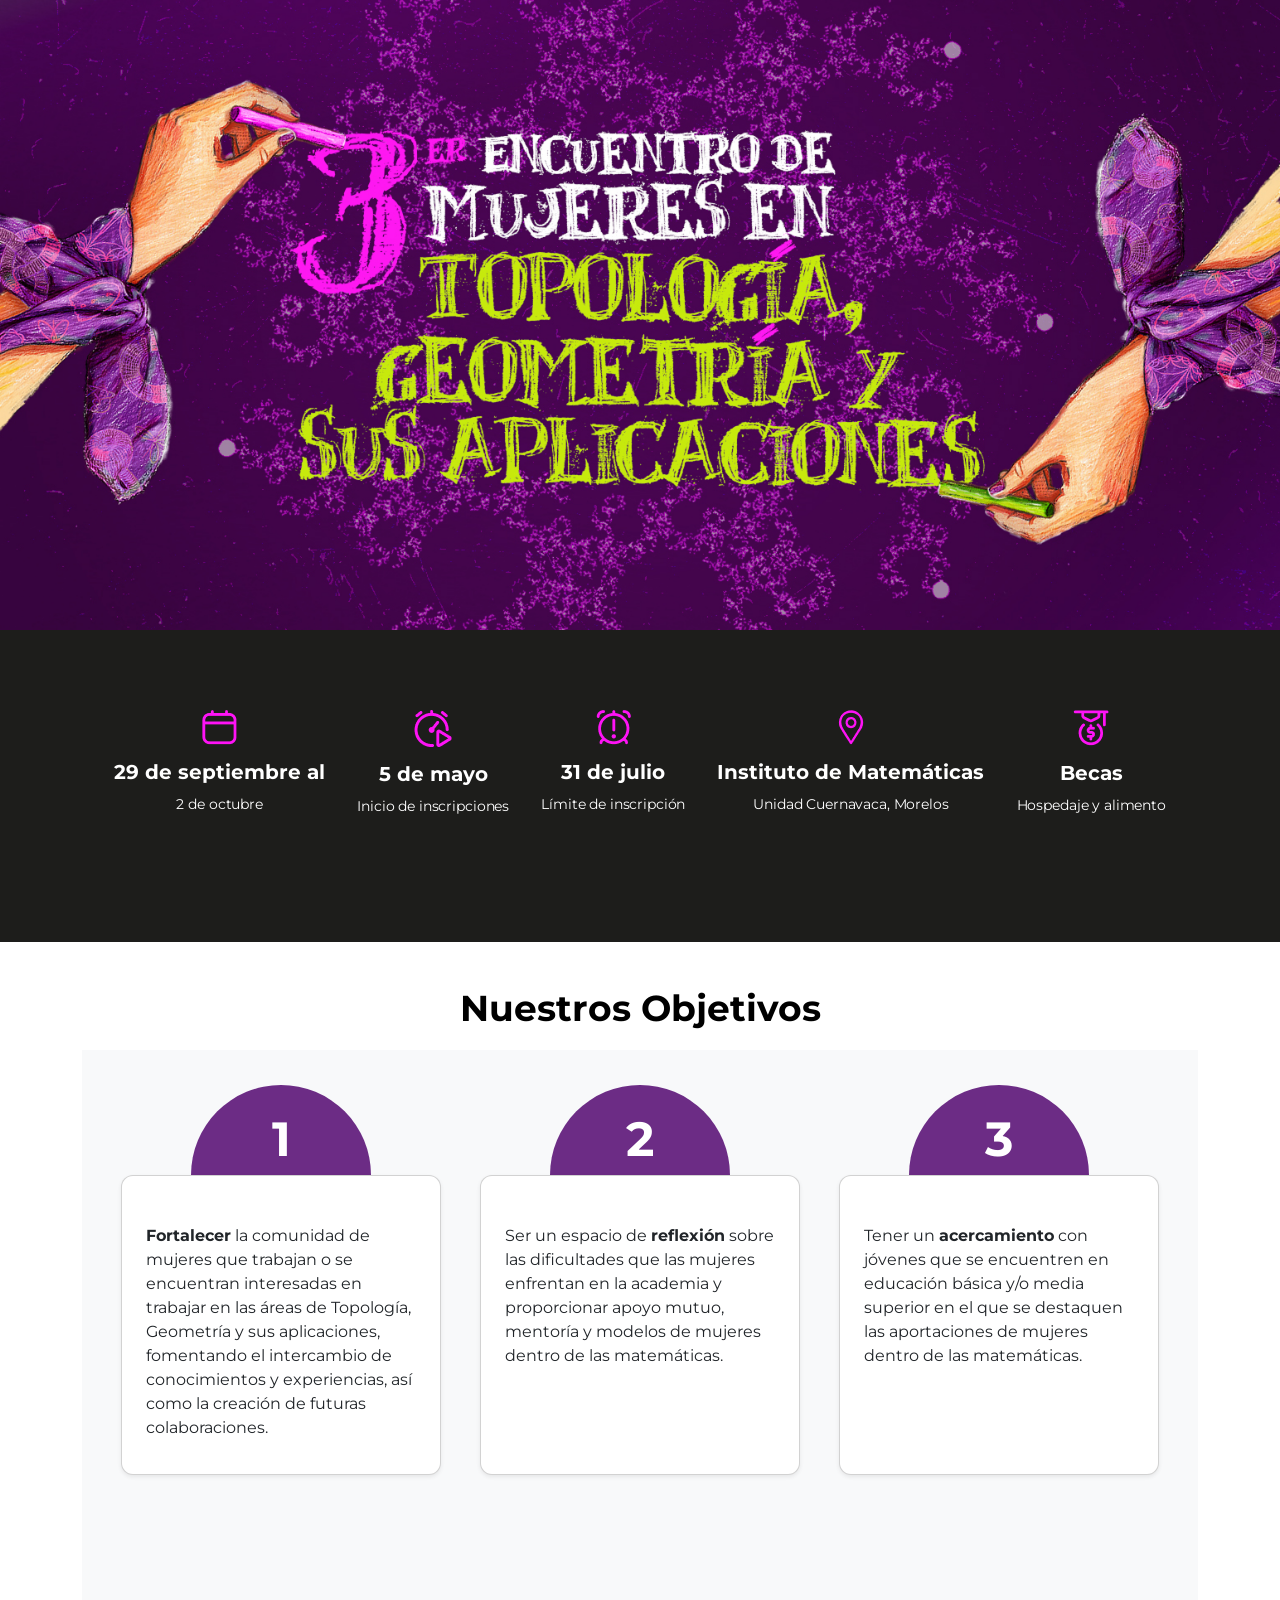
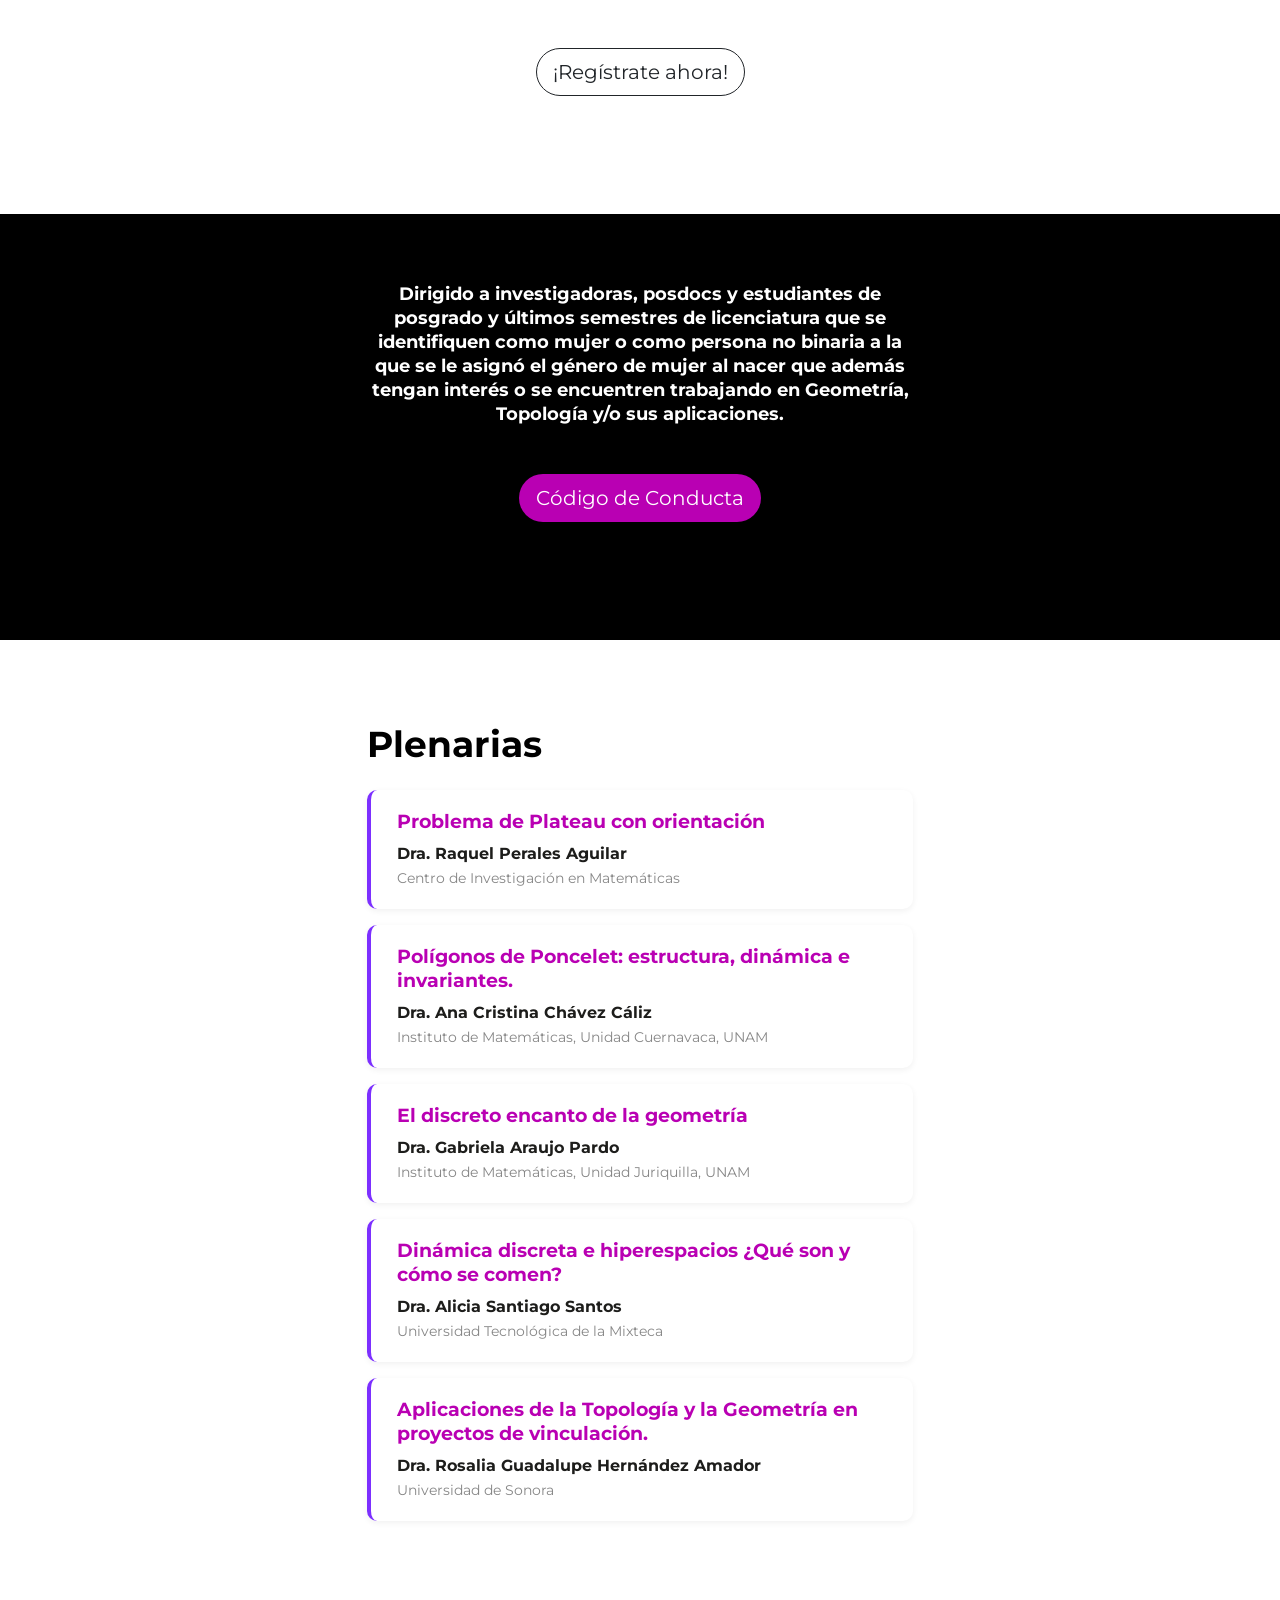
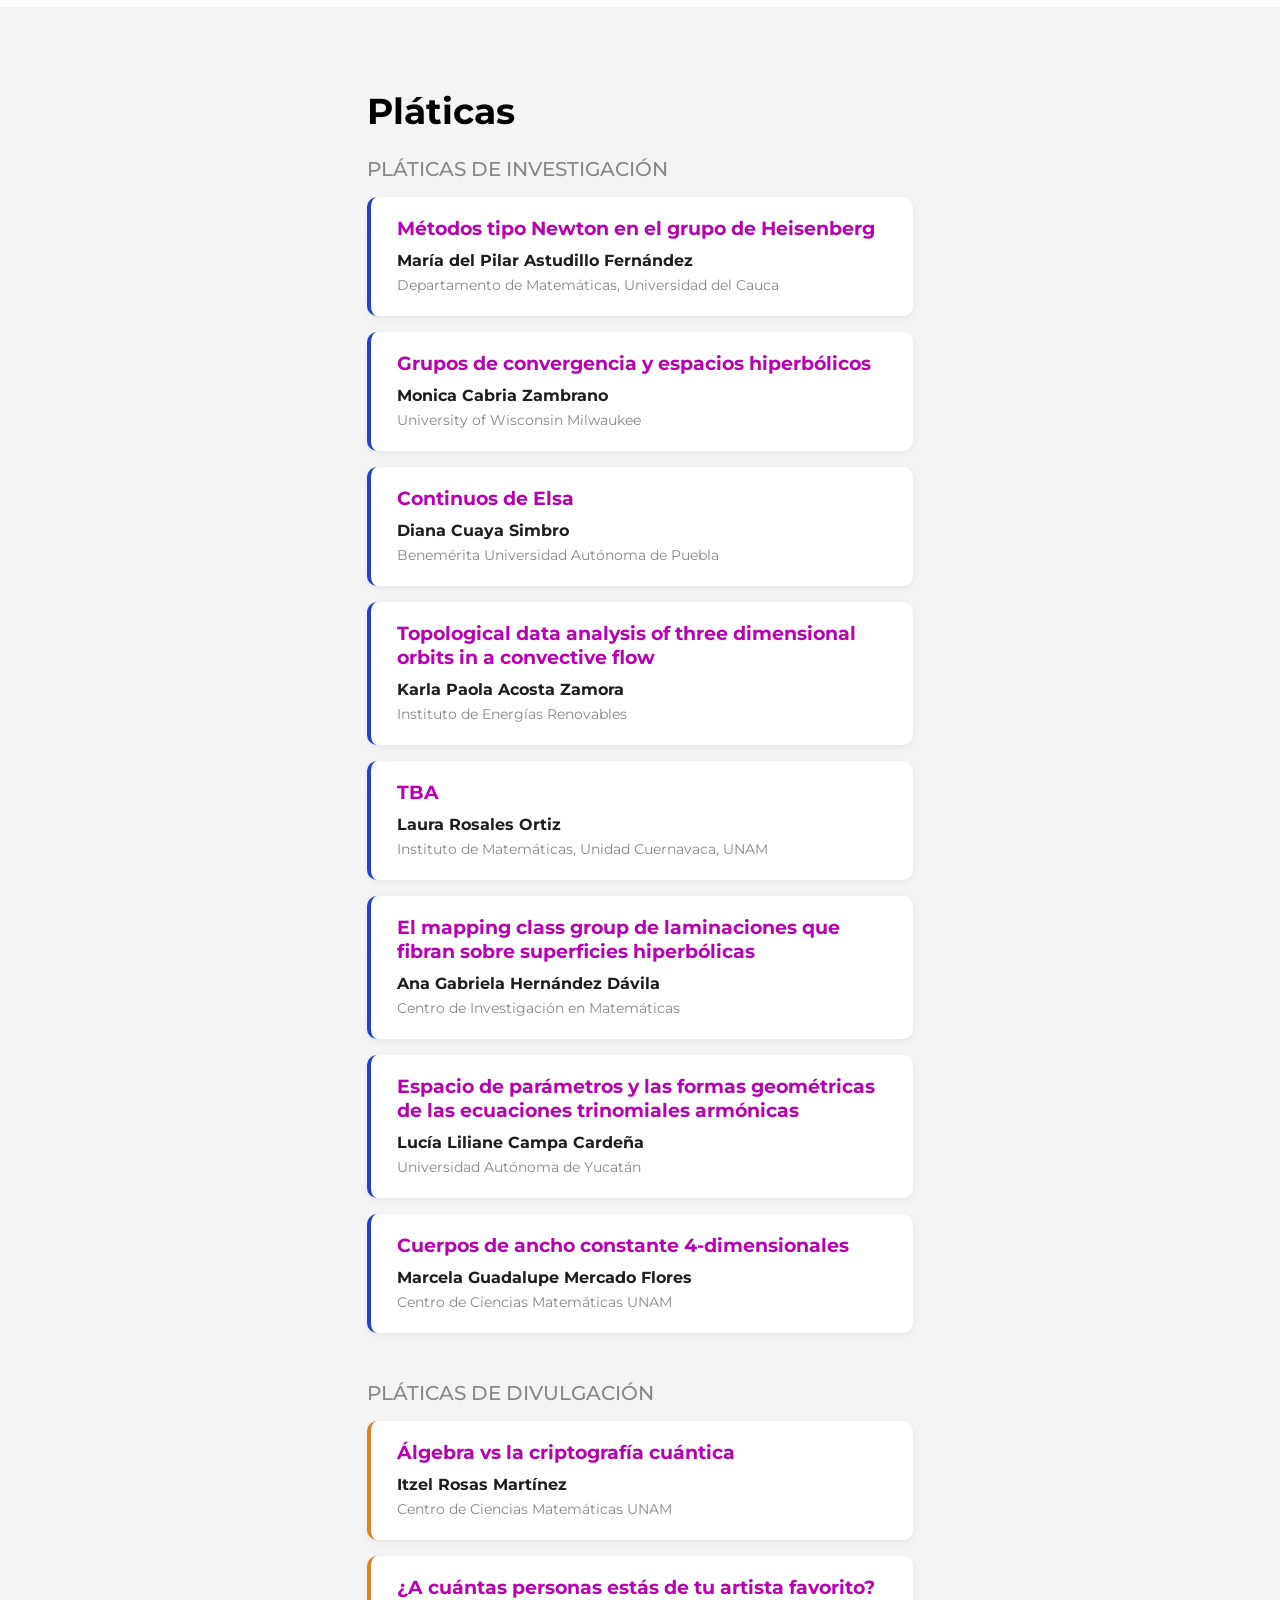
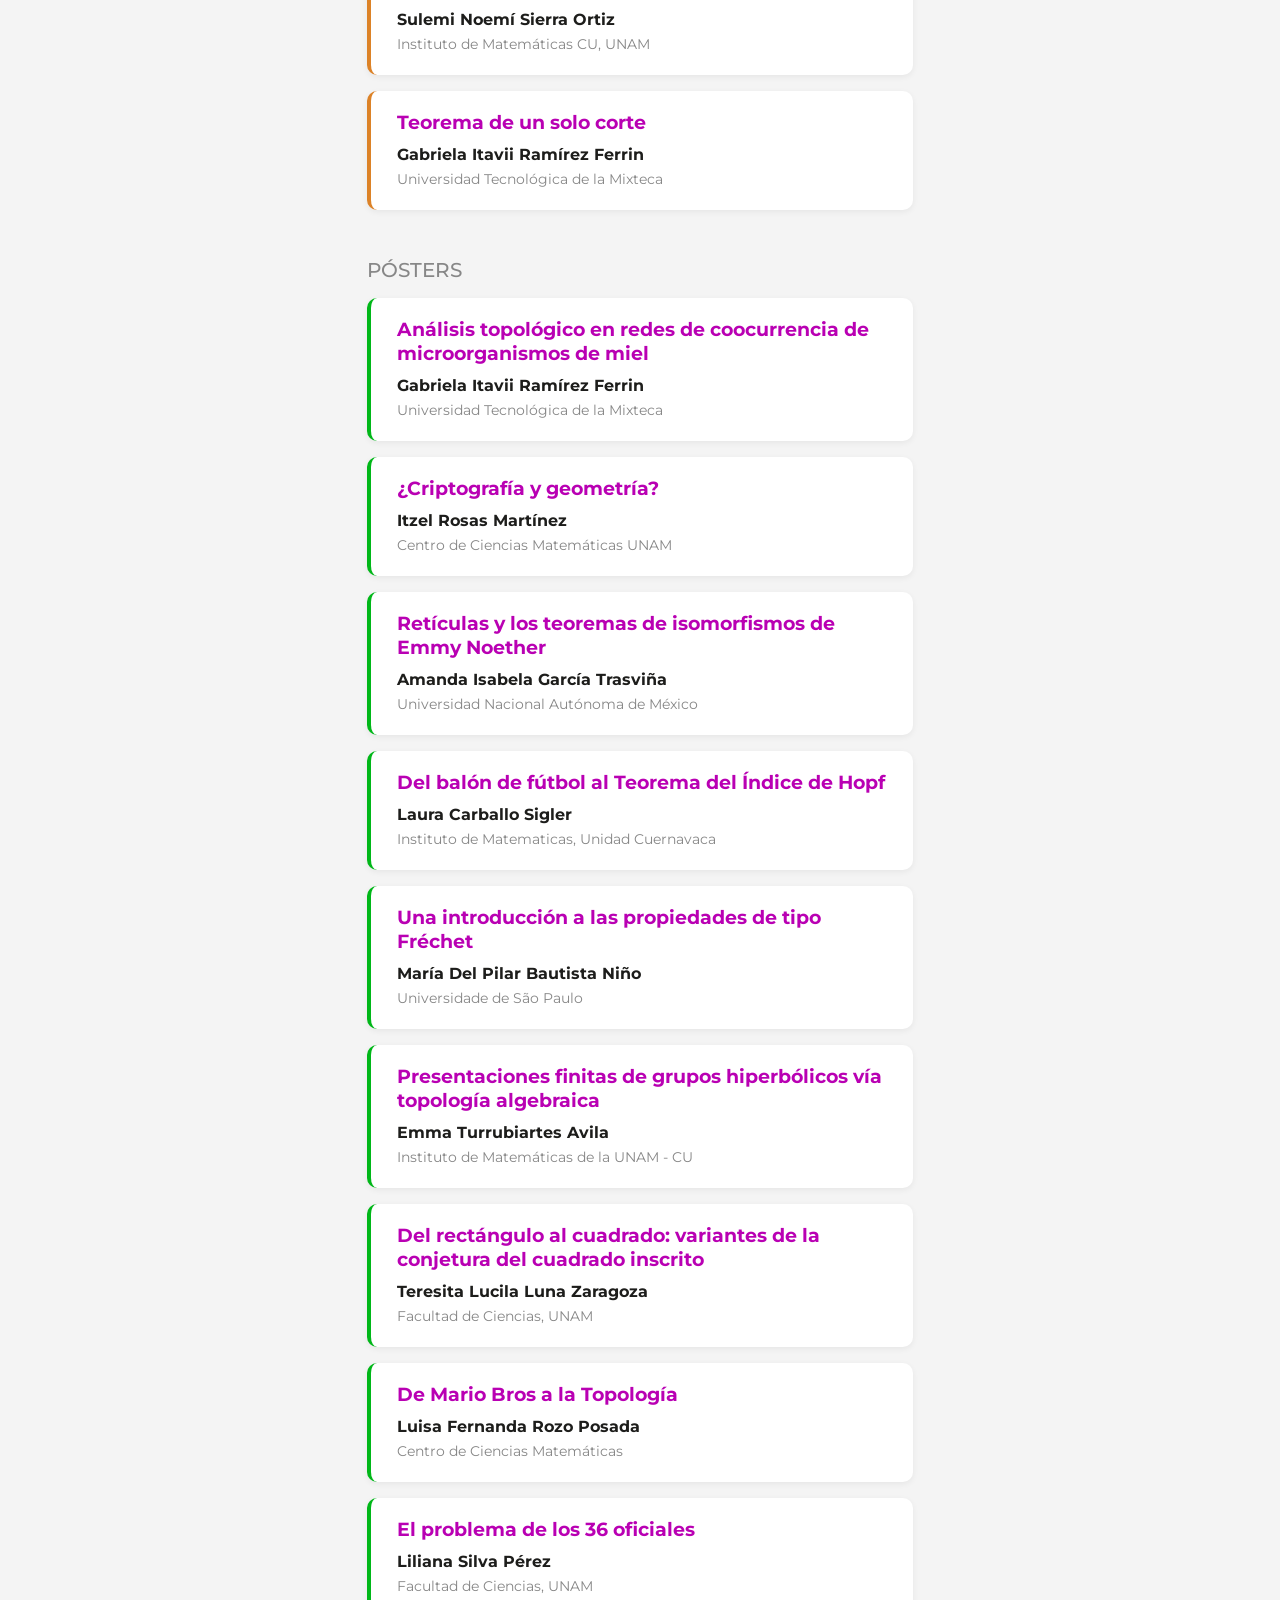
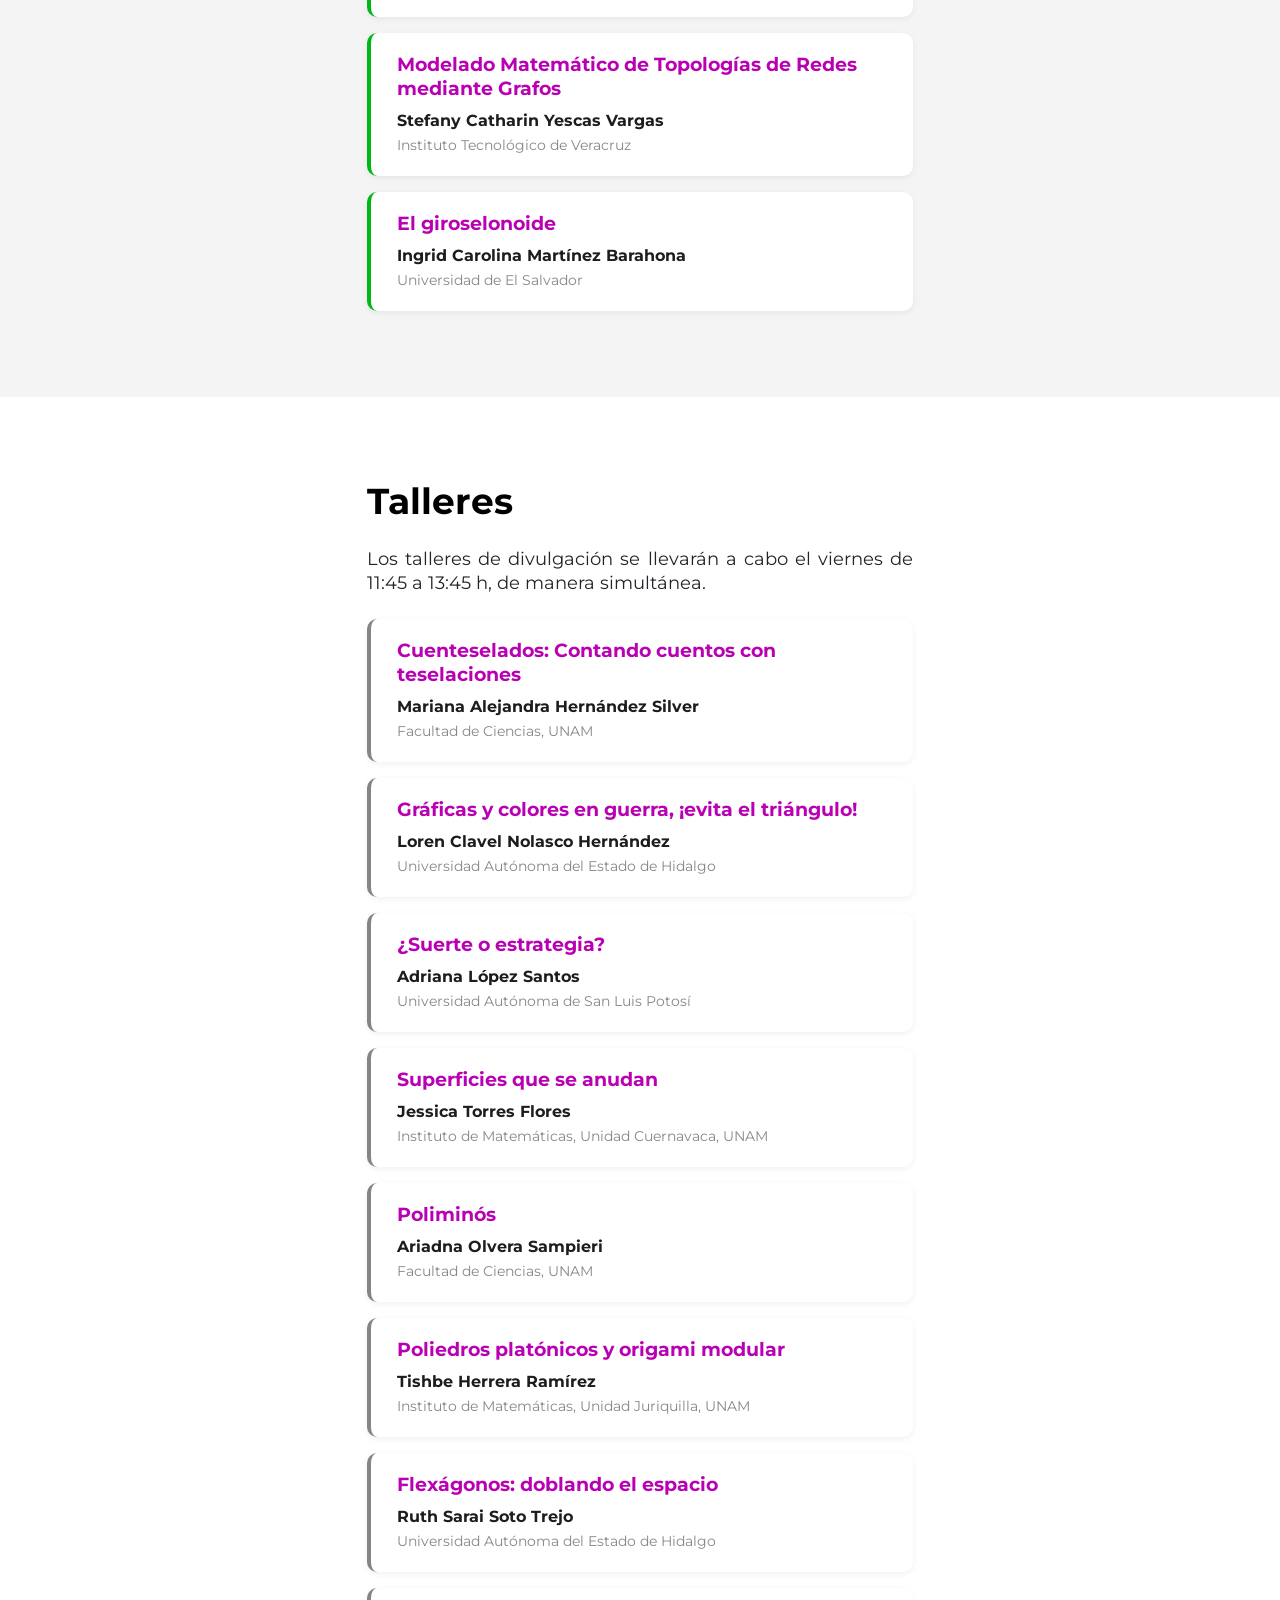
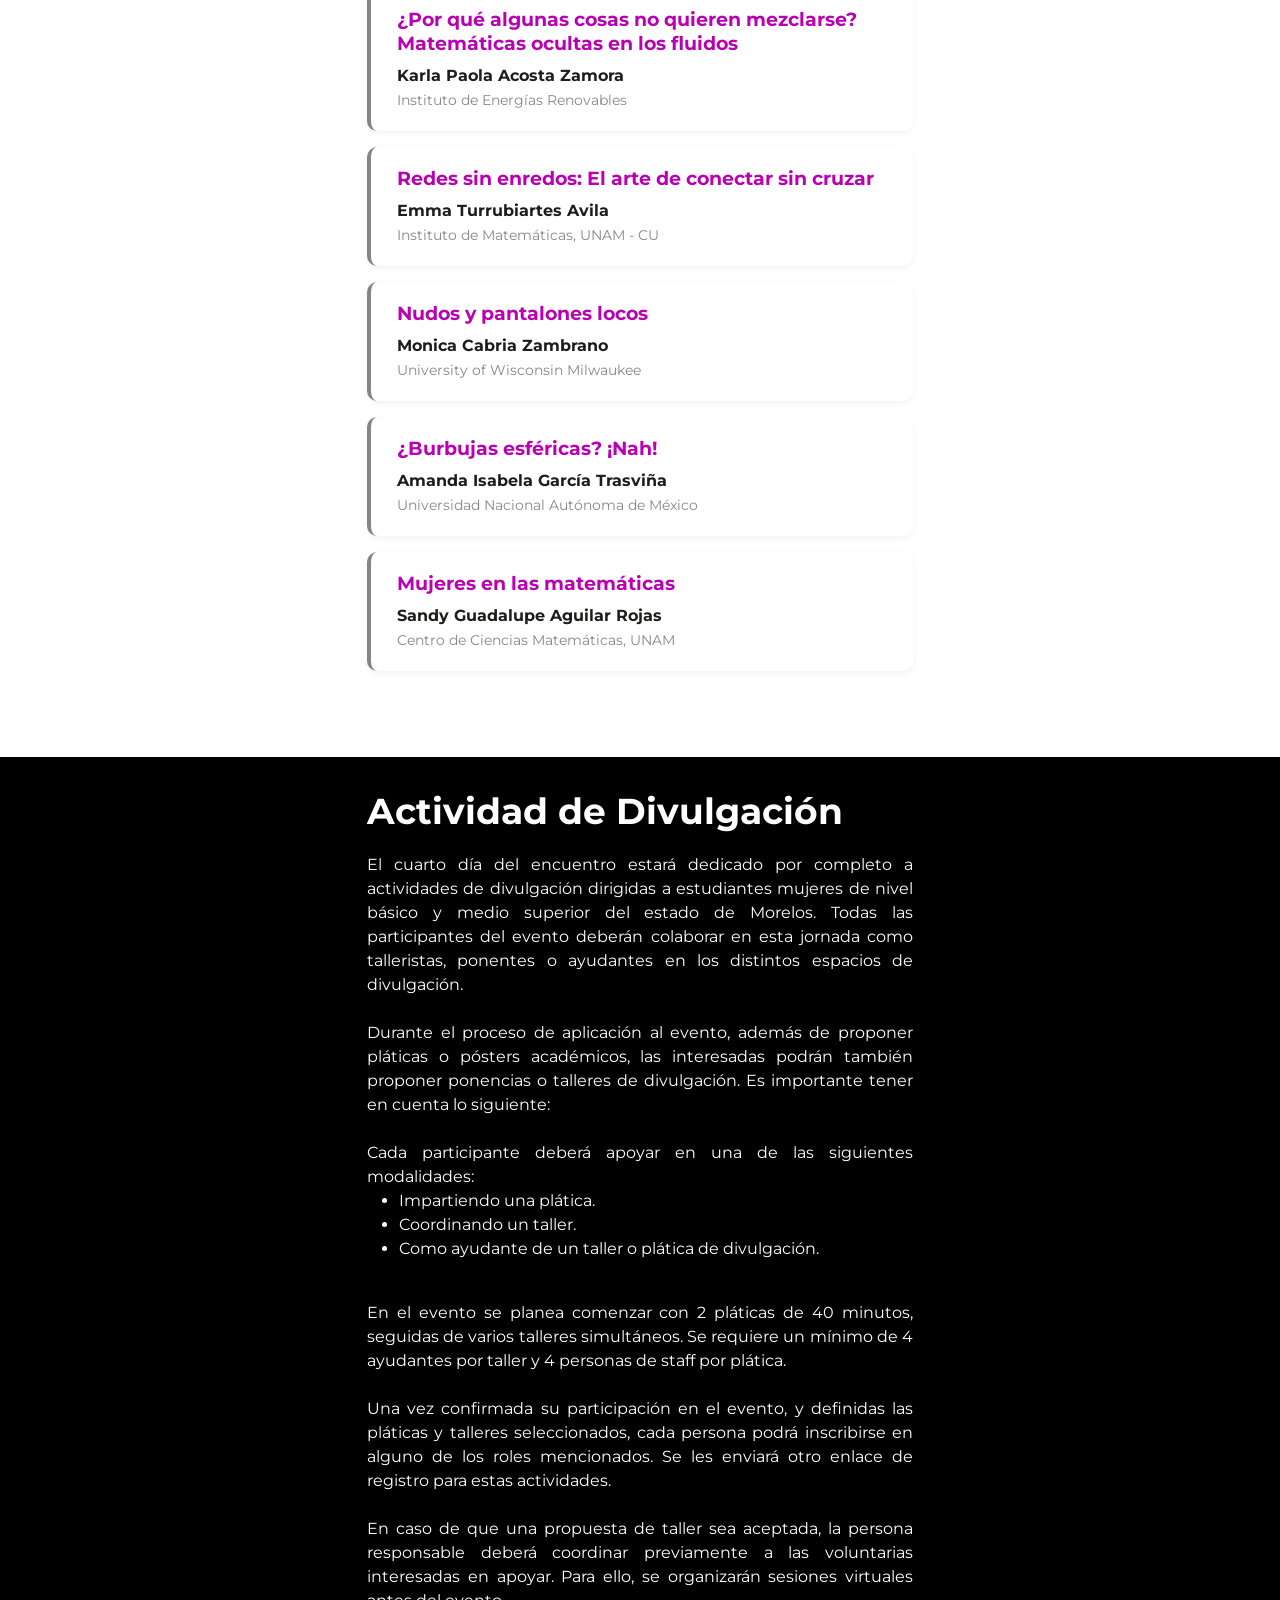
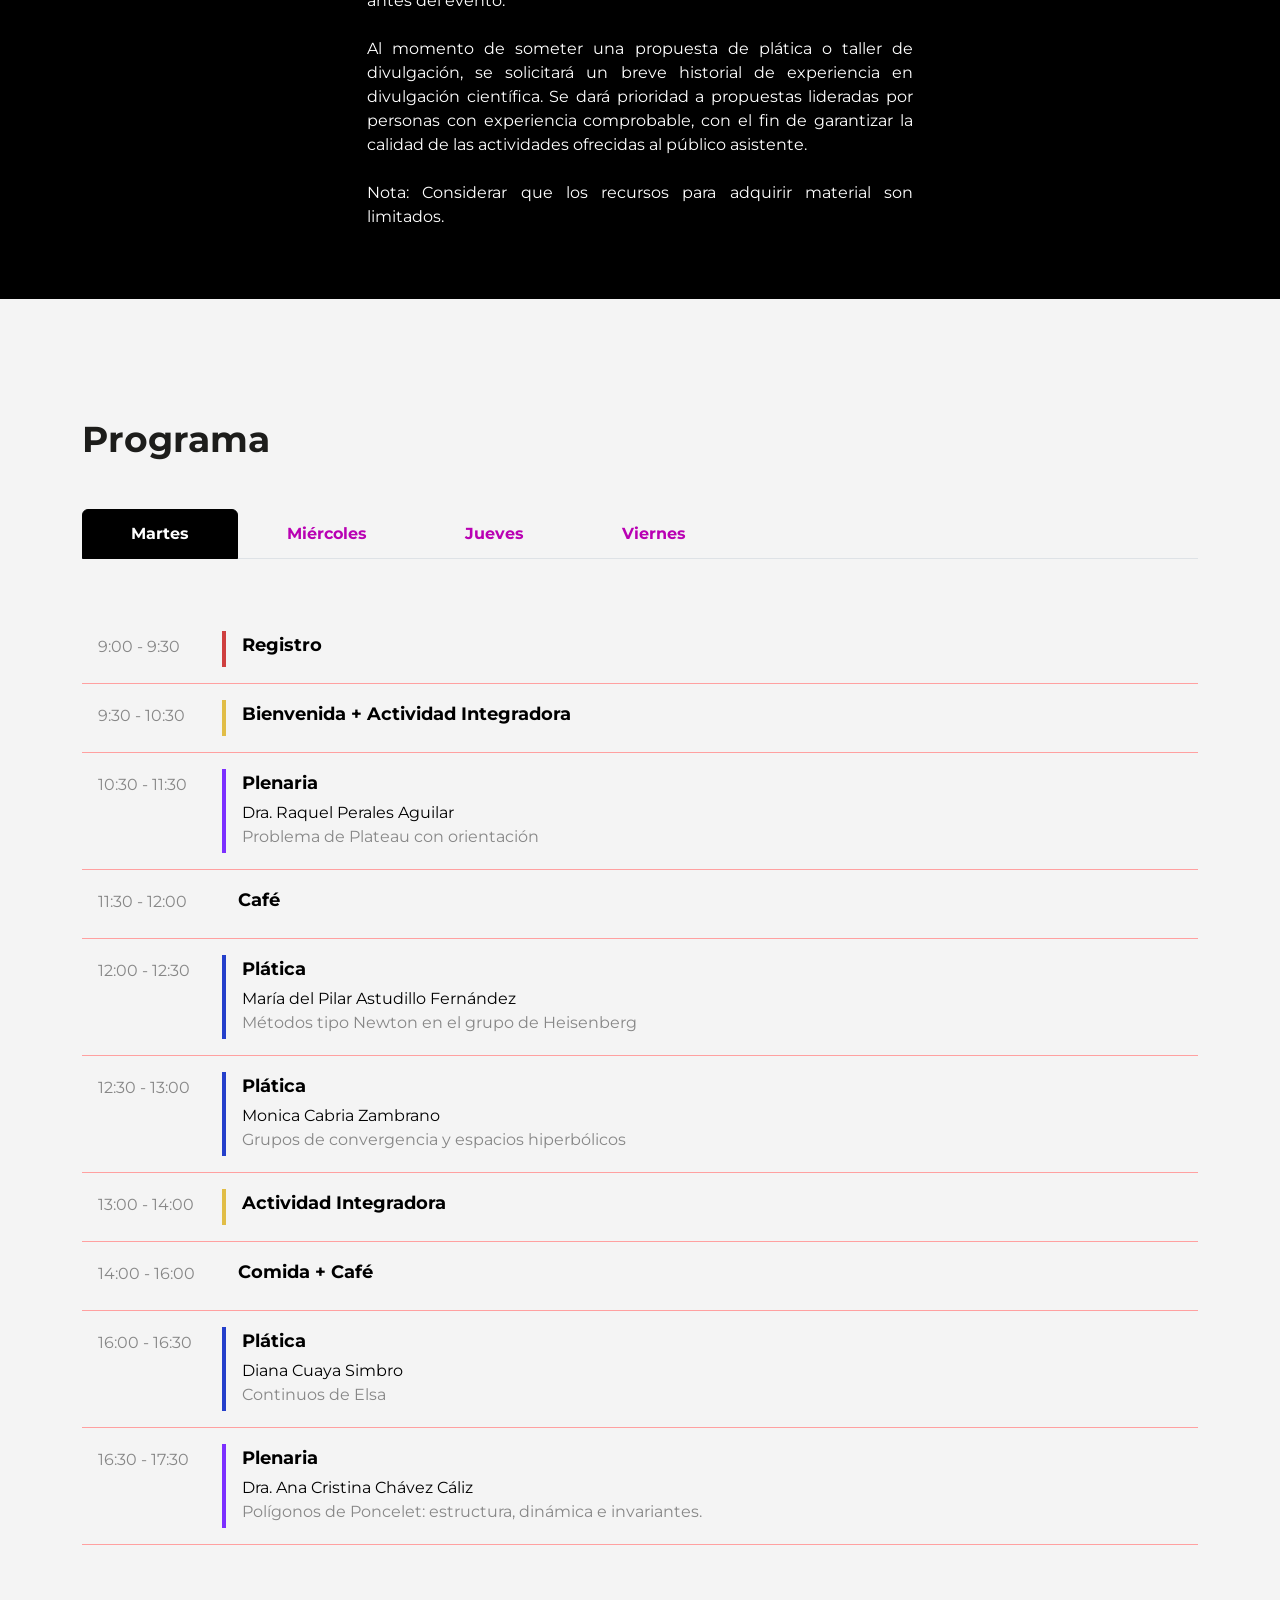
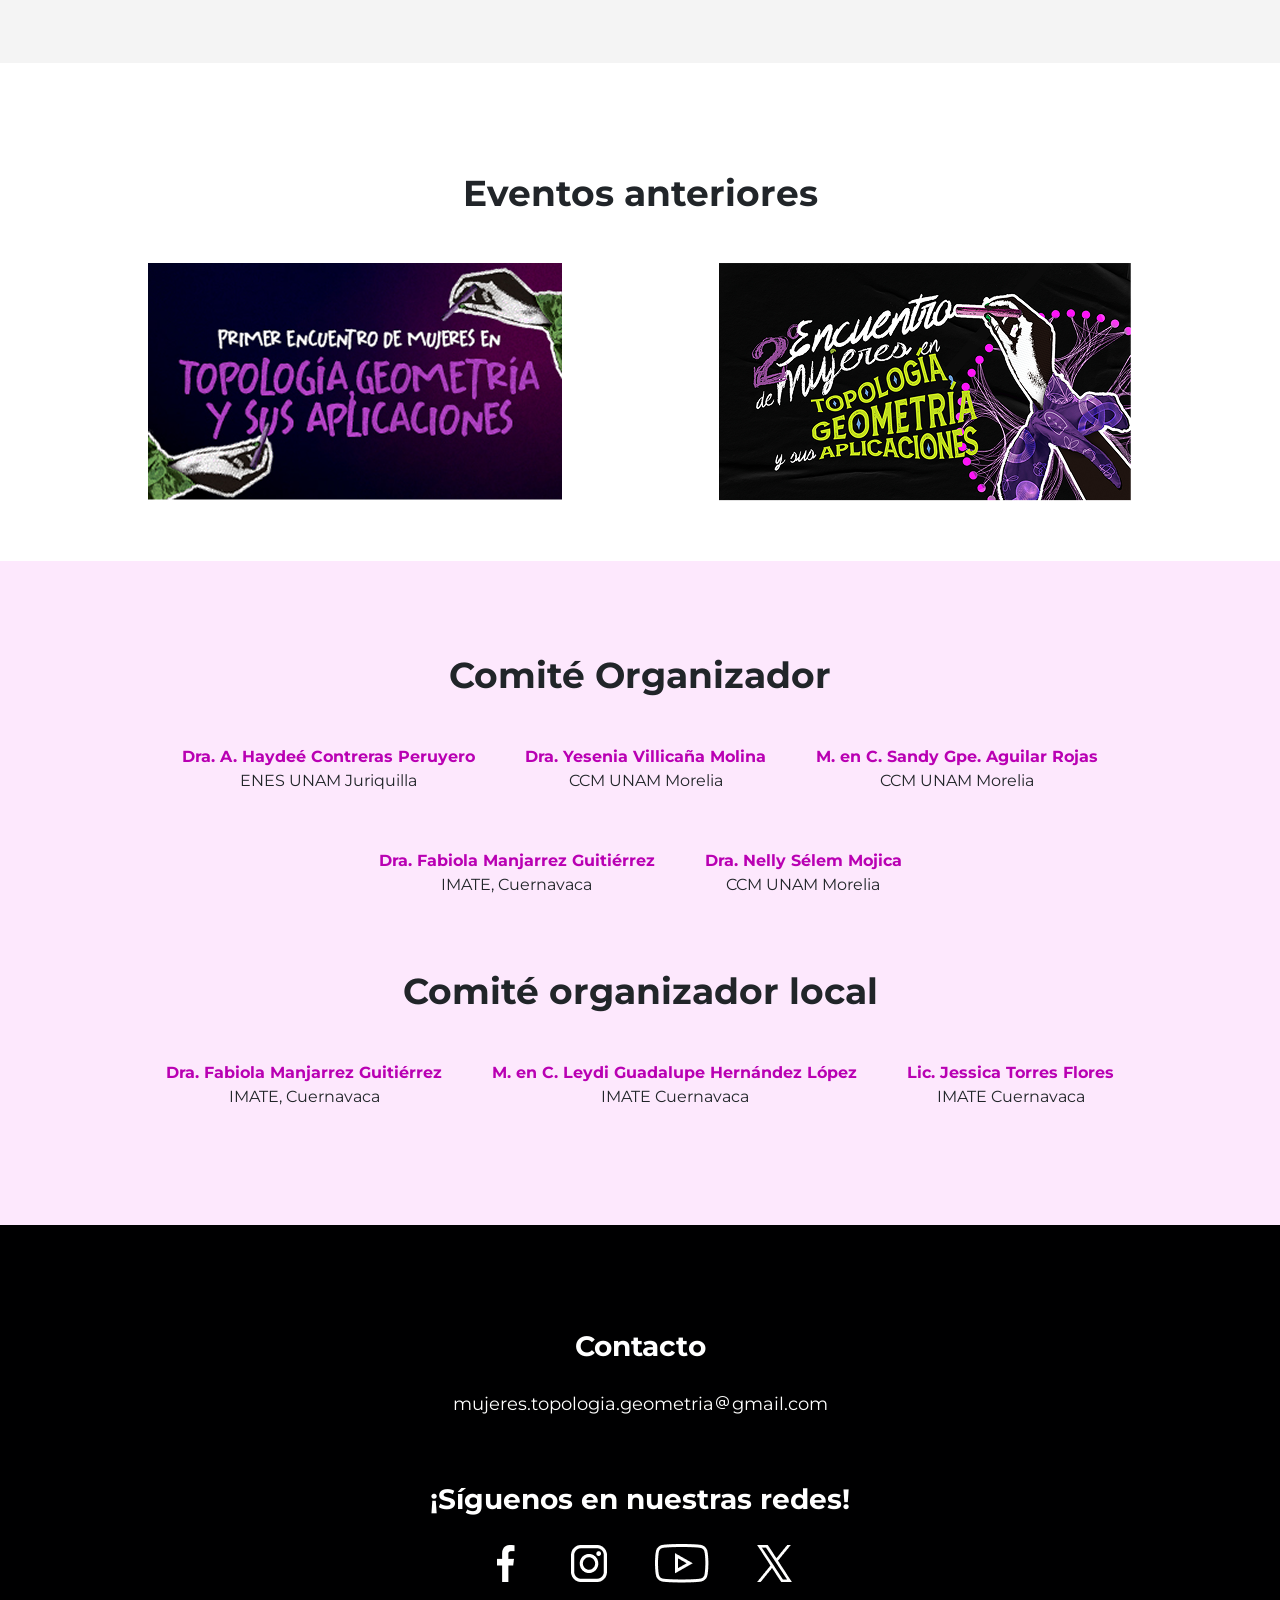
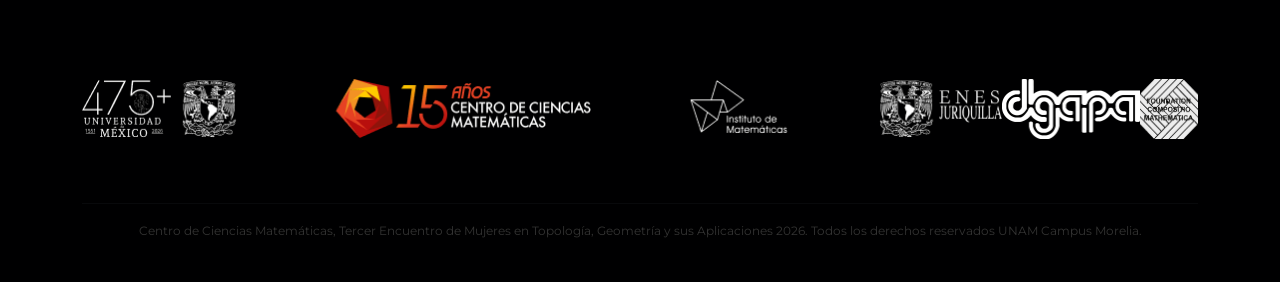
==== commit eeed81a5: "Schedule 2026" ====
--- a/index.html
+++ b/index.html
@@ -534,9 +534,15 @@
             <div class="tab-pane active" id="tabpanel-1" role="tabpanel" aria-labelledby="tab-1">
                 <div class="schedule-day d-flex flex-column">
                     <div class="schedule-event d-flex flex-row">
-                        <div class="schedule-time">10:00 - 10:30</div>
+                        <div class="schedule-time">9:00 - 9:30</div>
                         <div class="schedule-talk schedule-red">
-                            <div class="schedule-title">Registro y bienvenida</div>
+                            <div class="schedule-title">Registro</div>
+                        </div>
+                    </div>
+                    <div class="schedule-event d-flex flex-row">
+                        <div class="schedule-time">9:30 - 10:30</div>
+                        <div class="schedule-talk schedule-yellow">
+                            <div class="schedule-title">Bienvenida + Actividad Integradora</div>
                         </div>
                     </div>
                     <div class="schedule-event d-flex flex-row">
@@ -578,7 +584,7 @@
                     <div class="schedule-event d-flex flex-row">
                         <div class="schedule-time">14:00 - 16:00</div>
                         <div class="schedule-talk">
-                            <div class="schedule-title">Comida</div>
+                            <div class="schedule-title">Comida + Café</div>
                         </div>
                     </div>
                     <div class="schedule-event d-flex flex-row">
@@ -648,7 +654,7 @@
                     <div class="schedule-event d-flex flex-row">
                         <div class="schedule-time">14:00 - 16:00</div>
                         <div class="schedule-talk">
-                            <div class="schedule-title">Comida</div>
+                            <div class="schedule-title">Comida + Café</div>
                         </div>
                     </div>
                     <div class="schedule-event d-flex flex-row">
@@ -659,6 +665,12 @@
                             <div class="schedule-professor">Dinámica discreta e hiperespacios ¿Qué son y cómo se comen?</div>
                         </div>
                     </div>
+                    <div class="schedule-event d-flex flex-row">
+                        <div class="schedule-time">17:00 - 17:30</div>
+                        <div class="schedule-talk schedule-orange">
+                            <div class="schedule-title">Reuniones Talleres</div>
+                        </div>
+                    </div>
                 </div>
             </div>
             <div class="tab-pane" id="tabpanel-3" role="tabpanel" aria-labelledby="tab-3">
@@ -696,7 +708,7 @@
                     <div class="schedule-event d-flex flex-row">
                         <div class="schedule-time">14:00 - 16:00</div>
                         <div class="schedule-talk">
-                            <div class="schedule-title">Comida</div>
+                            <div class="schedule-title">Comida + Café</div>
                         </div>
                     </div>
                     <div class="schedule-event d-flex flex-row py-5">
@@ -718,7 +730,7 @@
                     <div class="schedule-event d-flex flex-row">
                         <div class="schedule-time">9:40 - 10:05</div>
                         <div class="schedule-talk schedule-orange" data-bs-toggle="modal" data-bs-target="#divulgacion-rosas-martinez-modal">
-                            <div class="schedule-title">Plática 1 Divulgación</div>
+                            <div class="schedule-title">Plática D1 Divulgación · Grupo 1</div>
                             <div class="schedule-professor">Itzel Rosas Martínez</div>
                             <div class="schedule-professor">Álgebra vs la criptografía cuántica</div>
                         </div>
@@ -732,29 +744,77 @@
                     <div class="schedule-event d-flex flex-row">
                         <div class="schedule-time">10:15 - 10:40</div>
                         <div class="schedule-talk schedule-orange" data-bs-toggle="modal" data-bs-target="#divulgacion-sierra-ortiz-modal">
-                            <div class="schedule-title">Plática 2 Divulgación</div>
+                            <div class="schedule-title">Plática D2 Divulgación · Grupo 1</div>
                             <div class="schedule-professor">Sulemi Noemí Sierra Ortiz</div>
                             <div class="schedule-professor">¿A cuántas personas estás de tu artista favorito?</div>
                         </div>
                     </div>
                     <div class="schedule-event d-flex flex-row">
-                        <div class="schedule-time">10:40 - 11:10</div>
+                        <div class="schedule-time">10:40 - 10:50</div>
+                        <div class="schedule-talk">
+                            <div class="schedule-title">Descanso</div>
+                        </div>
+                    </div>
+                    <div class="schedule-event d-flex flex-row">
+                        <div class="schedule-time">10:50 - 11:15</div>
+                        <div class="schedule-talk schedule-orange" data-bs-toggle="modal" data-bs-target="#divulgacion-ramirez-ferrin-modal">
+                            <div class="schedule-title">Plática D3 Divulgación · Grupo 1</div>
+                            <div class="schedule-professor">Gabriela Itavii Ramírez Ferrin</div>
+                            <div class="schedule-professor">Teorema de un solo corte</div>
+                        </div>
+                    </div>
+                    <div class="schedule-event d-flex flex-row">
+                        <div class="schedule-time">11:15 - 11:45</div>
                         <div class="schedule-talk">
                             <div class="schedule-title">Lunch</div>
                         </div>
                     </div>
                     <div class="schedule-event d-flex flex-row">
-                        <div class="schedule-time">11:10 - 11:45</div>
+                        <div class="schedule-time">11:45 - 12:10</div>
+                        <div class="schedule-talk schedule-orange" data-bs-toggle="modal" data-bs-target="#divulgacion-rosas-martinez-modal">
+                            <div class="schedule-title">Plática D1 Divulgación · Grupo 2</div>
+                            <div class="schedule-professor">Itzel Rosas Martínez</div>
+                            <div class="schedule-professor">Álgebra vs la criptografía cuántica</div>
+                        </div>
+                    </div>
+                    <div class="schedule-event d-flex flex-row">
+                        <div class="schedule-time">12:10 - 12:20</div>
+                        <div class="schedule-talk">
+                            <div class="schedule-title">Descanso</div>
+                        </div>
+                    </div>
+                    <div class="schedule-event d-flex flex-row">
+                        <div class="schedule-time">12:20 - 12:45</div>
+                        <div class="schedule-talk schedule-orange" data-bs-toggle="modal" data-bs-target="#divulgacion-sierra-ortiz-modal">
+                            <div class="schedule-title">Plática D2 Divulgación · Grupo 2</div>
+                            <div class="schedule-professor">Sulemi Noemí Sierra Ortiz</div>
+                            <div class="schedule-professor">¿A cuántas personas estás de tu artista favorito?</div>
+                        </div>
+                    </div>
+                    <div class="schedule-event d-flex flex-row">
+                        <div class="schedule-time">12:45 - 12:55</div>
+                        <div class="schedule-talk">
+                            <div class="schedule-title">Descanso</div>
+                        </div>
+                    </div>
+                    <div class="schedule-event d-flex flex-row">
+                        <div class="schedule-time">12:55 - 13:20</div>
                         <div class="schedule-talk schedule-orange" data-bs-toggle="modal" data-bs-target="#divulgacion-ramirez-ferrin-modal">
-                            <div class="schedule-title">Plática 3 Divulgación</div>
+                            <div class="schedule-title">Plática D3 Divulgación · Grupo 2</div>
                             <div class="schedule-professor">Gabriela Itavii Ramírez Ferrin</div>
                             <div class="schedule-professor">Teorema de un solo corte</div>
                         </div>
                     </div>
-                    <div class="schedule-event d-flex flex-row py-5">
-                        <div class="schedule-time">11:45 - 13:45</div>
-                        <div class="schedule-talk schedule-grey">
-                            <div class="schedule-title">Talleres de Divulgación</div>
+                    <div class="schedule-event d-flex flex-row">
+                        <div class="schedule-time">13:20 - 14:00</div>
+                        <div class="schedule-talk schedule-orange">
+                            <div class="schedule-title">Clausura Día de Divulgación</div>
+                        </div>
+                    </div>
+                    <div class="schedule-event d-flex flex-row">
+                        <div class="schedule-time">14:00 - 16:00</div>
+                        <div class="schedule-talk">
+                            <div class="schedule-title">Comida + Café</div>
                         </div>
                     </div>
                 </div>
@@ -857,6 +917,8 @@
       <div class="modal-body">
         <p class="professor mb-3">Dra. Ana Cristina Chávez Cáliz — Instituto de Matemáticas, Unidad Cuernavaca, UNAM</p>
         <p>Durante su cautiverio en Saratov (1813–1814), Jean Poncelet redactó su "Traité des propriétés projectives des figures". Entre sus resultados destaca el Porisma de clausura de Poncelet: si existe un polígono simultáneamente inscrito en una cónica y circunscrito a otra, entonces cualquier punto inicial en la cónica exterior genera un polígono cerrado con las mismas propiedades. A esta familia se le conoce como los polígonos de Poncelet.</p>
+        <p>Recientemente (2020), Dan Reznik, Ronaldo García y Jair Koiller identificaron diversos invariantes de estos polígonos mediante experimentos numéricos, lo que motivó nuevas demostraciones debidas a Arseny Akopyan, Richard Schwartz, Serge Tabachnikov, Misha Bialy y Hellmuth Stachel.</p>
+        <p>A pesar de su antigüedad, el Porisma de Poncelet sigue planteando preguntas abiertas. En esta charla presentaré el marco introducido por Phillip Griffiths y Joseph Harris (1978), que permite abordar estos problemas con herramientas contemporáneas de geometría proyectiva y análisis complejo.</p>
       </div>
       <div class="modal-footer">
         <button type="button" class="btn btn-secondary" data-bs-dismiss="modal">Cerrar</button>
@@ -874,6 +936,7 @@
       <div class="modal-body">
         <p class="professor mb-3">Dra. Gabriela Araujo Pardo — Instituto de Matemáticas, Unidad Juriquilla, UNAM</p>
         <p>En esta plática haremos un viaje por el mundo de las geometrías finitas, en especial por los polígonos generalizados, y veremos su estrecha relación con el álgebra, en particular con los campos de Galois.</p>
+        <p>Después, los describiremos como hipergráficas y abordaremos problemas geométricos de coloraciones en los que hemos trabajado durante varios años y recientemente.</p>
       </div>
       <div class="modal-footer">
         <button type="button" class="btn btn-secondary" data-bs-dismiss="modal">Cerrar</button>
@@ -890,7 +953,8 @@
       </div>
       <div class="modal-body">
         <p class="professor mb-3">Dra. Alicia Santiago Santos — Universidad Tecnológica de la Mixteca</p>
-        <p>Un sistema dinámico es una pareja formada por un espacio topológico X y una función continua f de X en X. Así, dado un sistema dinámico</p>
+        <p>Un sistema dinámico es una pareja formada por un espacio topológico X y una función continua f de X en X. Así, dado un sistema dinámico (X, f) este induce un sistema dinámico (H(X), H(f)), donde H(X) es un hiperespacio de X, considerado con la topología de Vietoris, y H(f) es la función inducida por f a H(X). Cuando se estudia el sistema dinámico (X, f) se dice que se analiza la dinámica individual y cuando se estudia el (H(X), H(f)), se dice que se investiga la dinámica colectiva. El objetivo de esta plática es hablarles sobre algunos conceptos básicos en dinámica y sobre un problema que se aborda en esta área, analizar las relaciones entre la dinámica individual y la colectiva.</p>
+        <p>Además, sobre algunos proyectos que estoy realizando en la actualidad referente a estos temas.</p>
       </div>
       <div class="modal-footer">
         <button type="button" class="btn btn-secondary" data-bs-dismiss="modal">Cerrar</button>
@@ -908,6 +972,7 @@
       <div class="modal-body">
         <p class="professor mb-3">Dra. Rosalia Guadalupe Hernández Amador — Universidad de Sonora</p>
         <p>A menudo se piensa en la Topología y la Geometría como disciplinas puramente teóricas. En esta plática compartiré algunas experiencias de vinculación con los sectores público y privado, donde herramientas de la topología y la geometría han sido fundamentales para resolver problemas prácticos del mundo real.</p>
+        <p>Durante la charla describiré proyectos enmarcados en diversos contextos, y explicaré cómo se han aplicado herramientas topológicas y geométricas para comprender la estructura intrínseca de los datos, y traducir dichos hallazgos en soluciones útiles que apoyan la toma de decisiones en entornos sociales y productivos.</p>
       </div>
       <div class="modal-footer">
         <button type="button" class="btn btn-secondary" data-bs-dismiss="modal">Cerrar</button>
@@ -1485,6 +1550,7 @@
       <div class="modal-body">
         <p class="professor mb-3">Amanda Isabela García Trasviña — Universidad Nacional Autónoma de México</p>
         <p>En este taller de divulgación combinamos Matemáticas, burbujas y un poco de teatro. A través de burbujas y películas de jabón mostramos fenómenos sorprendentes relacionados con formas, superficies mínimas y optimización, utilizando distintos marcos y estructuras.</p>
+        <p>No necesitas tener conocimientos previos sobre estos temas; se te capacitaría para realizar las demostraciones y explicar las ideas matemáticas que hay detrás. Se recomienda que quienes participen se sientan cómodas hablando, actuando e improvisando frente a otras personas. Ser un poco extrovertida ayuda mucho. En esta demostración hay tres personajes: Doña Tensión, una profesora y una estudiante "molesta", de acuerdo al personaje que gustes, tendrías que memorizar algunas líneas.</p>
       </div>
       <div class="modal-footer">
         <button type="button" class="btn btn-secondary" data-bs-dismiss="modal">Cerrar</button>
--- a/css/esver.css
+++ b/css/esver.css
@@ -407,6 +407,10 @@
     color: #878787;
 }
 
+.schedule-title + .schedule-professor {
+    color: black;
+}
+
 .schedule-talk:hover .schedule-time {
     color: #01ECFF;
 }
